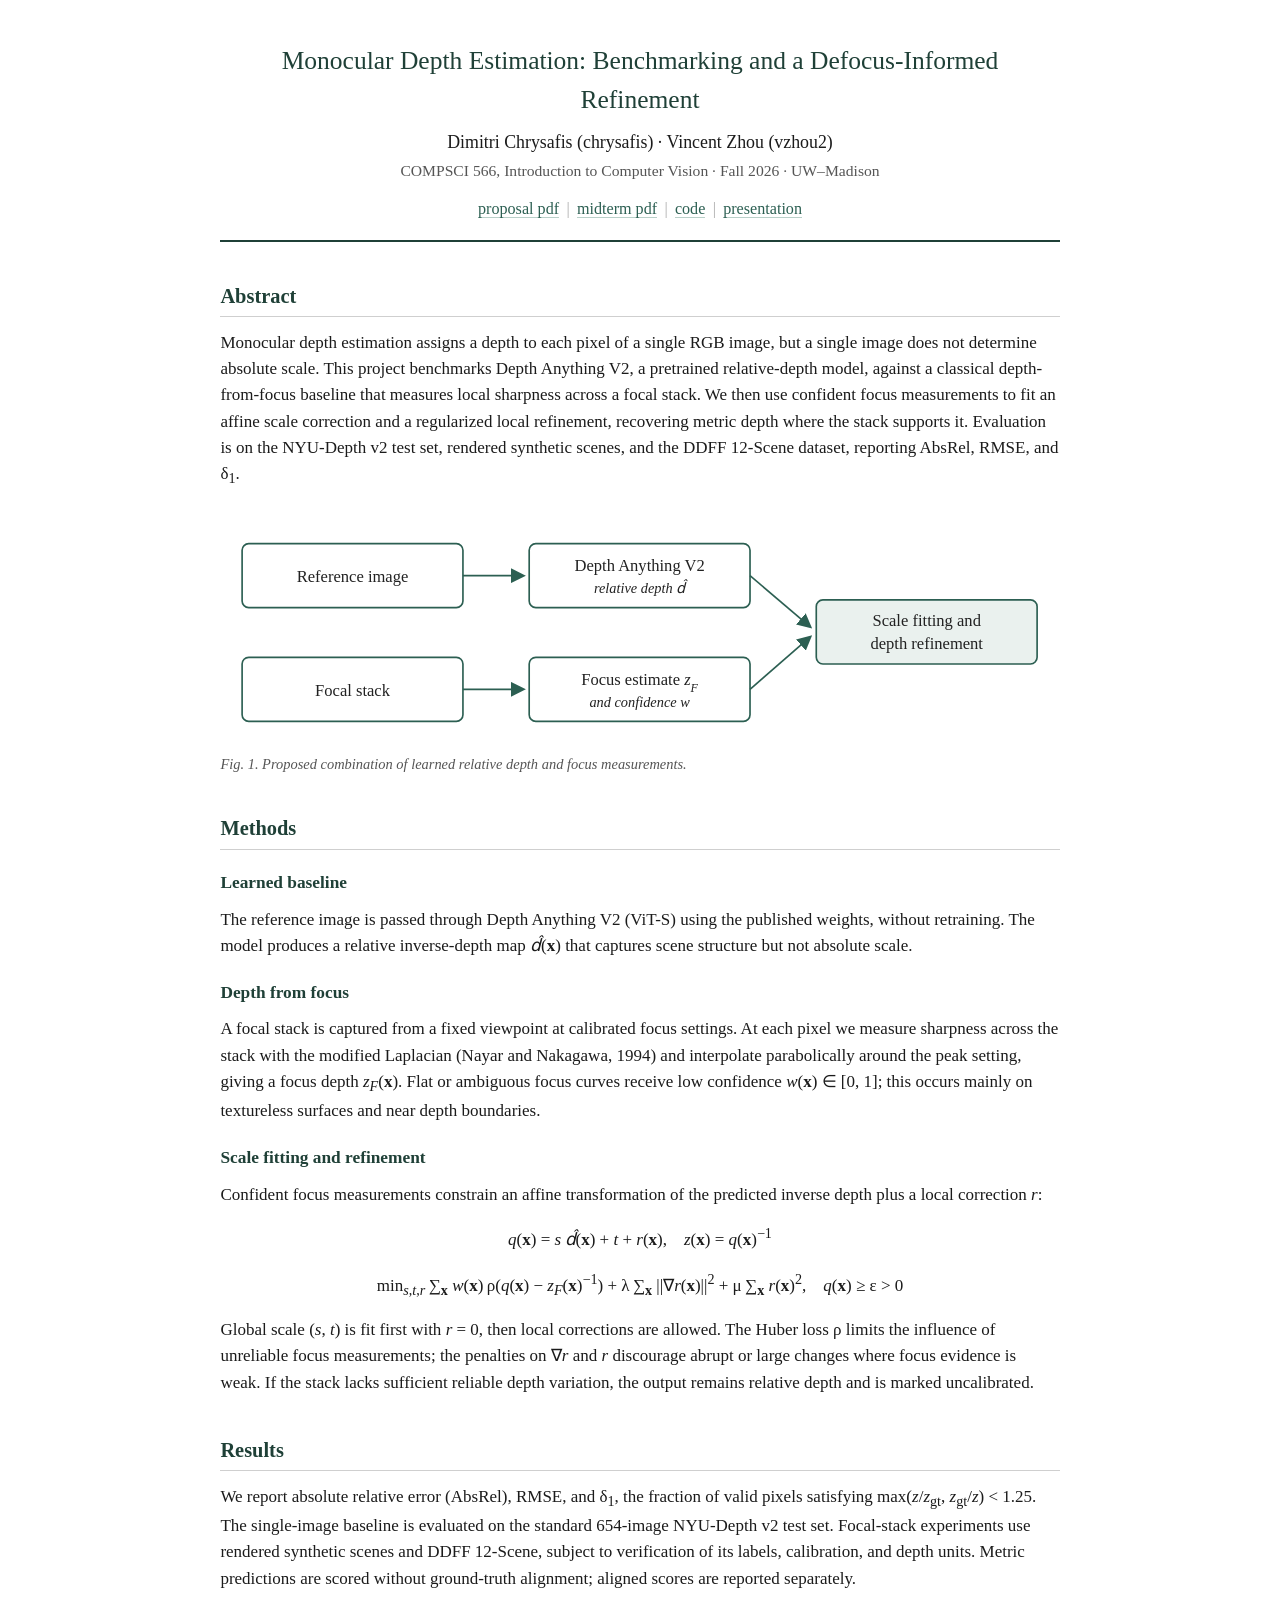
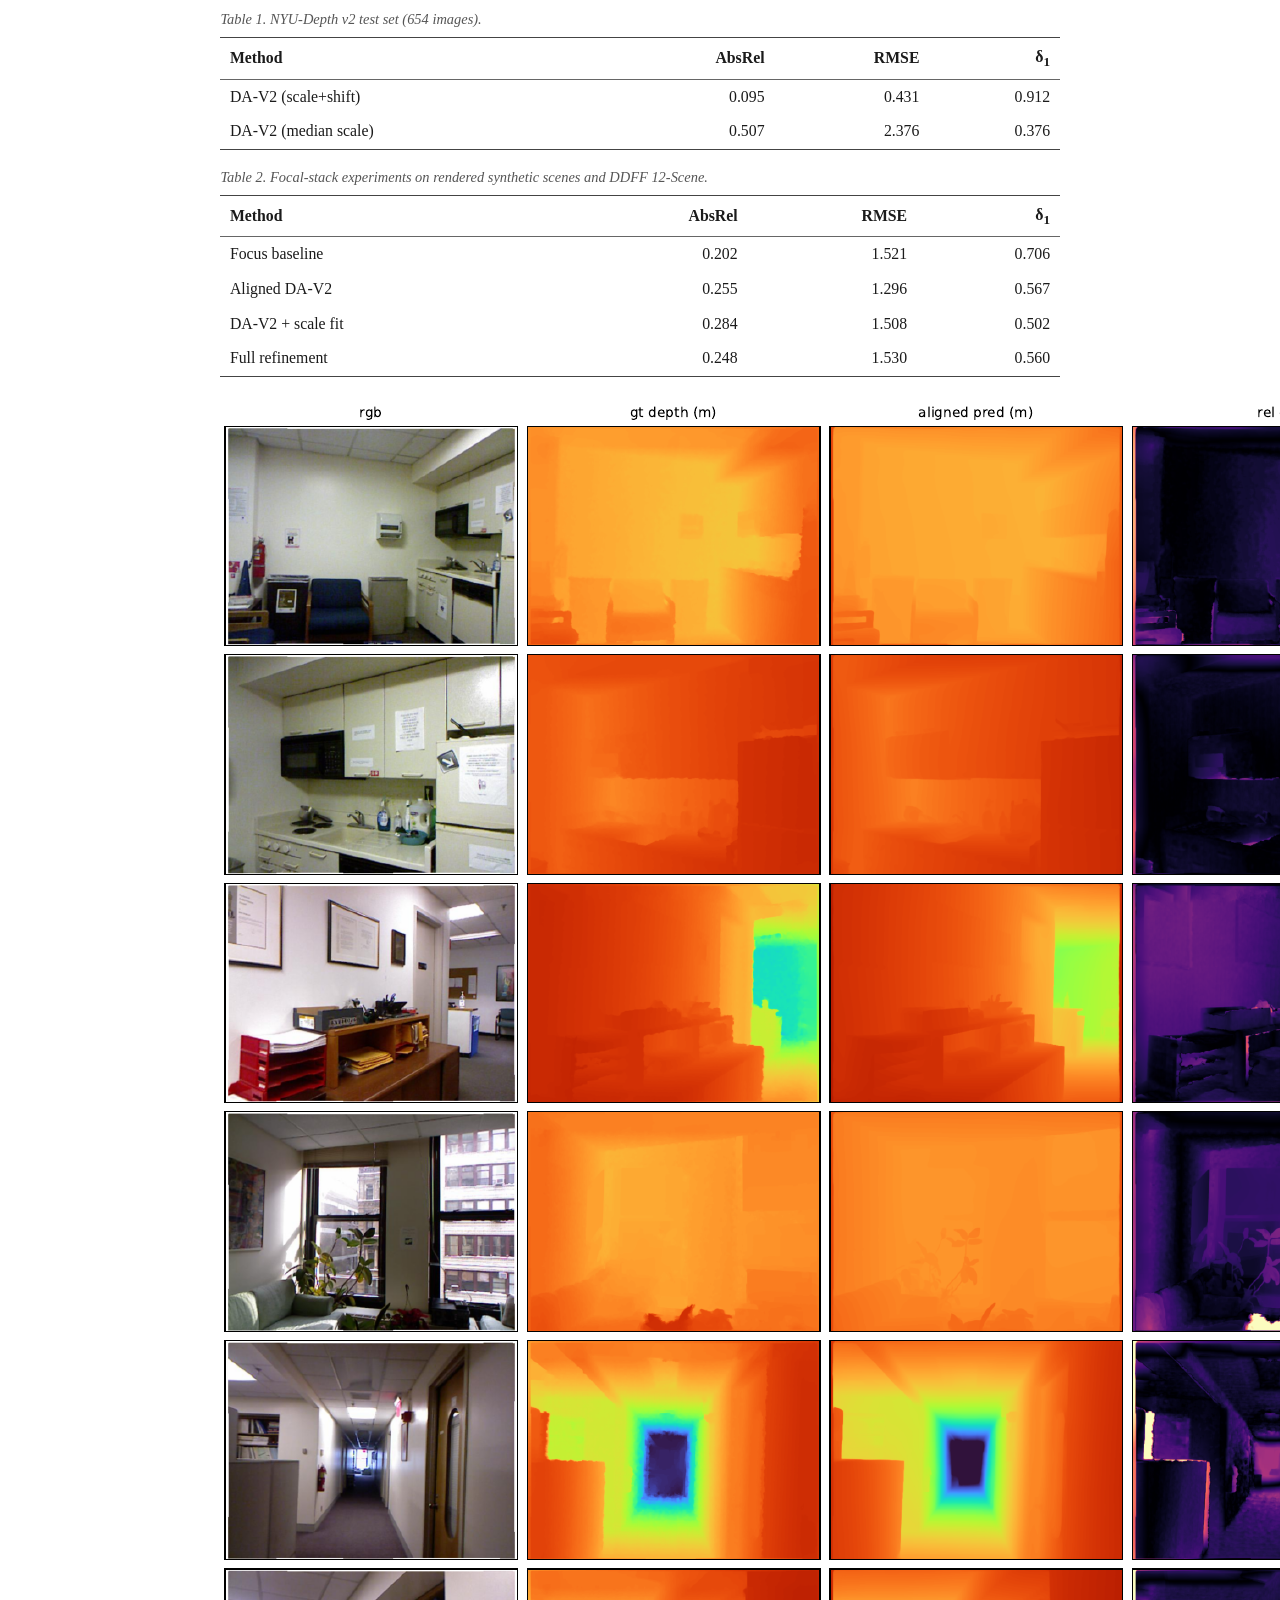
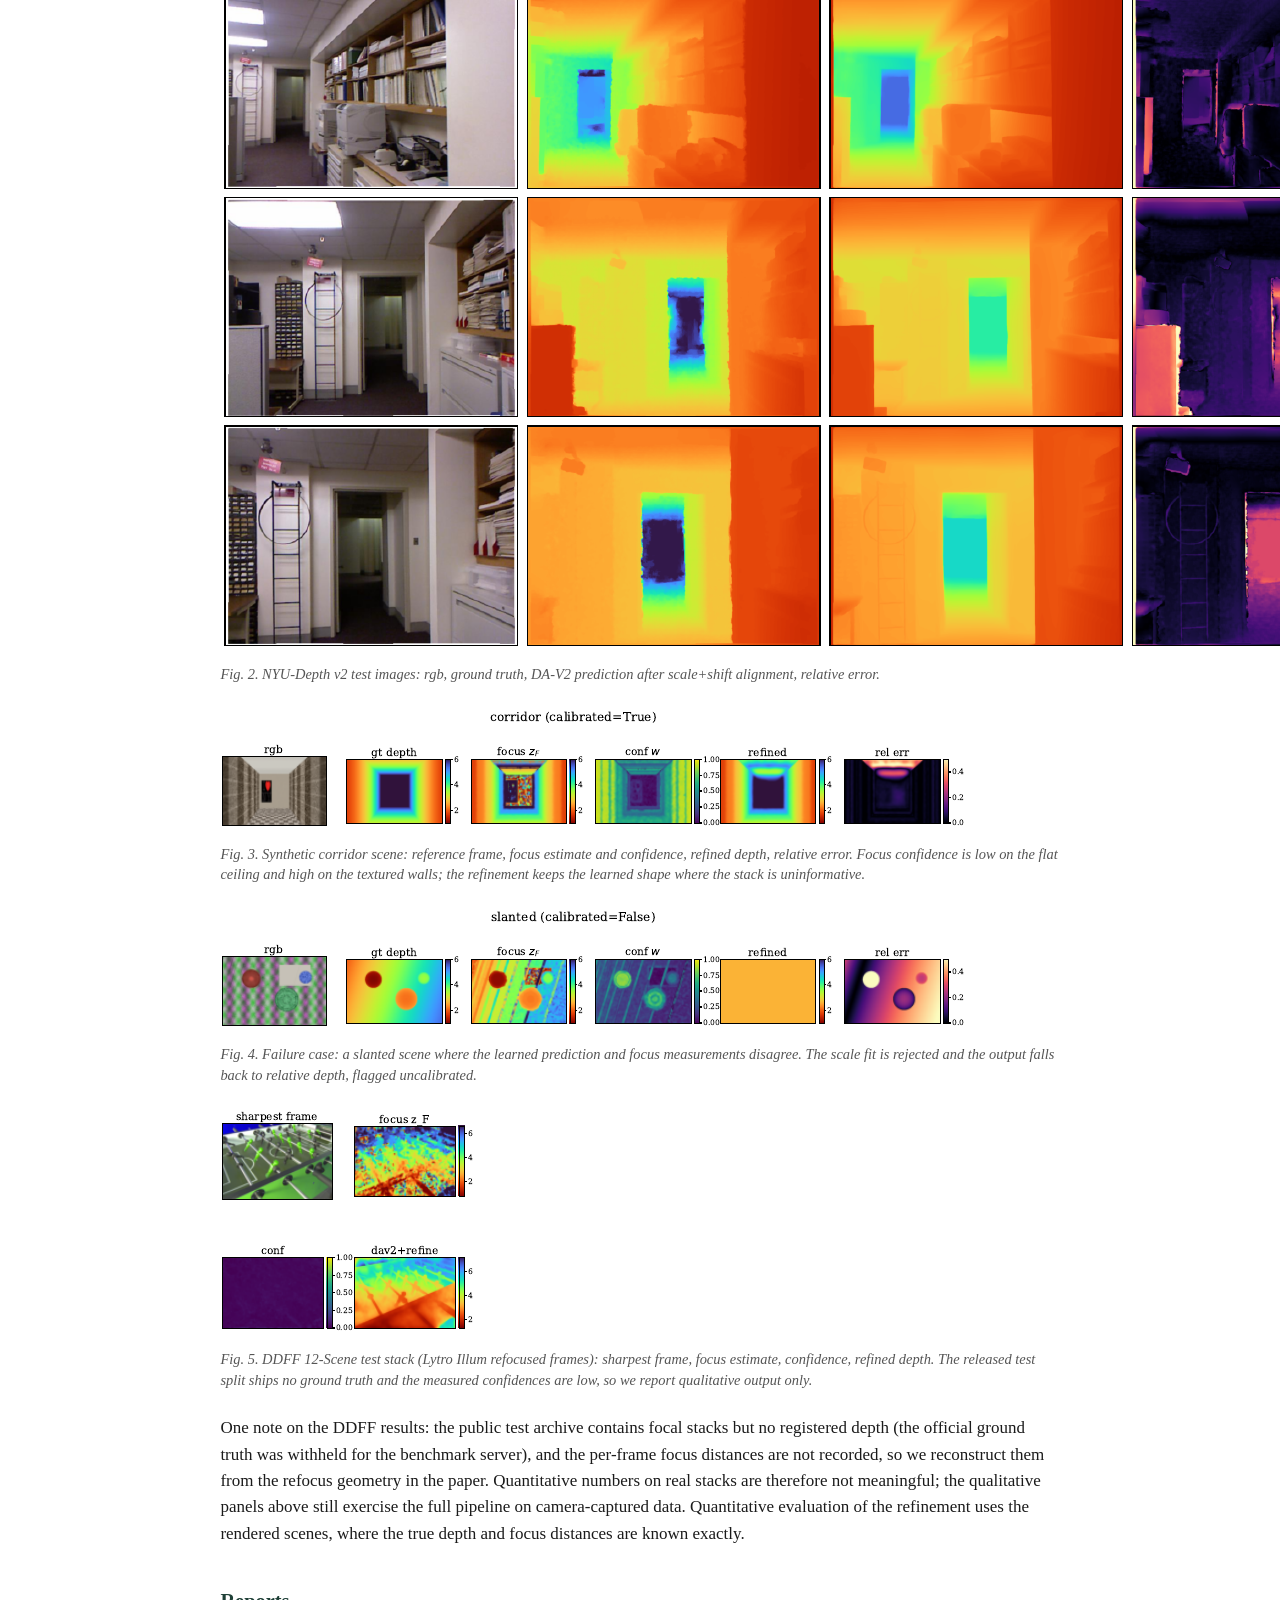
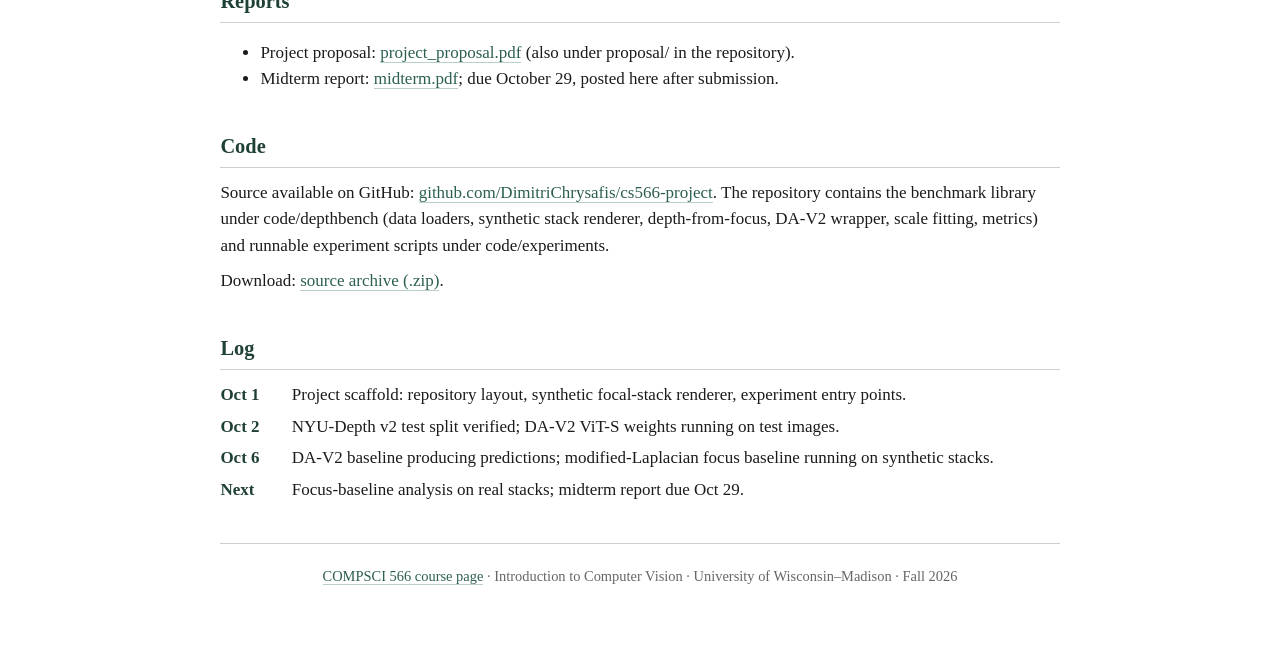
==== index.html @ 7e896501 "project webpage skeleton" ====
<!DOCTYPE html>
<html lang="en">
<head>
<meta charset="utf-8">
<meta name="viewport" content="width=device-width, initial-scale=1">
<title>Monocular Depth Estimation: Benchmarking and a Defocus-Informed Refinement</title>
<link rel="stylesheet" href="style.css">
</head>
<body>

<header>
<h1>Monocular Depth Estimation: Benchmarking and a Defocus-Informed Refinement</h1>
<p class="authors">Dimitri Chrysafis (chrysafis) &middot; Vincent Zhou (vzhou2)</p>
<p class="course">COMPSCI 566, Introduction to Computer Vision &middot; Fall 2026 &middot; UW&ndash;Madison</p>
<nav>
<a href="../proposal/project_proposal.pdf">proposal pdf</a><span class="sep">|</span><a href="assets/midterm.pdf">midterm pdf</a><span class="sep">|</span><a href="https://github.com/DimitriChrysafis/cs566-project">code</a><span class="sep">|</span><a href="assets/presentation.pdf">presentation</a>
</nav>
</header>

<main>

<h2>Abstract</h2>
<p>Monocular depth estimation assigns a depth to each pixel of a single RGB image, but a single image does not determine absolute scale. This project benchmarks Depth Anything V2, a pretrained relative-depth model, against a classical depth-from-focus baseline that measures local sharpness across a focal stack. We then use confident focus measurements to fit an affine scale correction and a regularized local refinement, recovering metric depth where the stack supports it. Evaluation is on the NYU-Depth v2 test set, rendered synthetic scenes, and the DDFF 12-Scene dataset, reporting AbsRel, RMSE, and &delta;<sub>1</sub>.</p>

<figure class="teaser">
<svg viewBox="0 0 760 210" xmlns="http://www.w3.org/2000/svg" role="img" aria-label="Pipeline: reference image feeds Depth Anything V2; focal stack feeds a focus estimate with confidence; both feed scale fitting and depth refinement">
<defs>
<marker id="arr" markerWidth="9" markerHeight="9" refX="7" refY="4.5" orient="auto"><path d="M0 0 L9 4.5 L0 9 z" fill="#2c5f52"/></marker>
</defs>
<g stroke="#2c5f52" stroke-width="1.5" fill="#ffffff">
<rect x="20" y="25" width="200" height="58" rx="6"/>
<rect x="280" y="25" width="200" height="58" rx="6"/>
<rect x="20" y="128" width="200" height="58" rx="6"/>
<rect x="280" y="128" width="200" height="58" rx="6"/>
<rect x="540" y="76" width="200" height="58" rx="6" fill="#eaf1ee"/>
</g>
<line x1="220" y1="54" x2="274" y2="54" stroke="#2c5f52" stroke-width="1.5" marker-end="url(#arr)"/>
<line x1="220" y1="157" x2="274" y2="157" stroke="#2c5f52" stroke-width="1.5" marker-end="url(#arr)"/>
<line x1="480" y1="54" x2="534" y2="100" stroke="#2c5f52" stroke-width="1.5" marker-end="url(#arr)"/>
<line x1="480" y1="157" x2="534" y2="110" stroke="#2c5f52" stroke-width="1.5" marker-end="url(#arr)"/>
<g text-anchor="middle" font-size="15" fill="#222222">
<text x="120" y="60">Reference image</text>
<text x="380" y="50">Depth Anything V2</text>
<text x="380" y="70" font-size="13" font-style="italic">relative depth d&#770;</text>
<text x="120" y="163">Focal stack</text>
<text x="380" y="153">Focus estimate <tspan font-style="italic">z</tspan><tspan baseline-shift="sub" font-size="11" font-style="italic">F</tspan></text>
<text x="380" y="173" font-size="13" font-style="italic">and confidence w</text>
<text x="640" y="100">Scale fitting and</text>
<text x="640" y="120">depth refinement</text>
</g>
</svg>
<figcaption>Fig. 1. Proposed combination of learned relative depth and focus measurements.</figcaption>
</figure>

<h2>Methods</h2>

<h3>Learned baseline</h3>
<p>The reference image is passed through Depth Anything V2 (ViT-S) using the published weights, without retraining. The model produces a relative inverse-depth map <i>d&#770;</i>(<b>x</b>) that captures scene structure but not absolute scale.</p>

<h3>Depth from focus</h3>
<p>A focal stack is captured from a fixed viewpoint at calibrated focus settings. At each pixel we measure sharpness across the stack with the modified Laplacian (Nayar and Nakagawa, 1994) and interpolate parabolically around the peak setting, giving a focus depth <i>z</i><sub><i>F</i></sub>(<b>x</b>). Flat or ambiguous focus curves receive low confidence <i>w</i>(<b>x</b>) &isin; [0, 1]; this occurs mainly on textureless surfaces and near depth boundaries.</p>

<h3>Scale fitting and refinement</h3>
<p>Confident focus measurements constrain an affine transformation of the predicted inverse depth plus a local correction <i>r</i>:</p>
<p class="eq"><i>q</i>(<b>x</b>) = <i>s</i>&thinsp;<i>d&#770;</i>(<b>x</b>) + <i>t</i> + <i>r</i>(<b>x</b>),&emsp;<i>z</i>(<b>x</b>) = <i>q</i>(<b>x</b>)<sup>&minus;1</sup></p>
<p class="eq">min<sub><i>s</i>,<i>t</i>,<i>r</i></sub>&thinsp;&sum;<sub><b>x</b></sub> <i>w</i>(<b>x</b>)&thinsp;&rho;(<i>q</i>(<b>x</b>) &minus; <i>z</i><sub><i>F</i></sub>(<b>x</b>)<sup>&minus;1</sup>) + &lambda;&thinsp;&sum;<sub><b>x</b></sub> ||&nabla;<i>r</i>(<b>x</b>)||<sup>2</sup> + &mu;&thinsp;&sum;<sub><b>x</b></sub> <i>r</i>(<b>x</b>)<sup>2</sup>,&emsp;<i>q</i>(<b>x</b>) &ge; &epsilon; &gt; 0</p>
<p>Global scale (<i>s</i>, <i>t</i>) is fit first with <i>r</i> = 0, then local corrections are allowed. The Huber loss &rho; limits the influence of unreliable focus measurements; the penalties on &nabla;<i>r</i> and <i>r</i> discourage abrupt or large changes where focus evidence is weak. If the stack lacks sufficient reliable depth variation, the output remains relative depth and is marked uncalibrated.</p>

<h2>Results</h2>

<p>We report absolute relative error (AbsRel), RMSE, and &delta;<sub>1</sub>, the fraction of valid pixels satisfying max(<i>z</i>/<i>z</i><sub>gt</sub>, <i>z</i><sub>gt</sub>/<i>z</i>) &lt; 1.25. The single-image baseline is evaluated on the standard 654-image NYU-Depth v2 test set. Focal-stack experiments use rendered synthetic scenes and DDFF 12-Scene, subject to verification of its labels, calibration, and depth units. Metric predictions are scored without ground-truth alignment; aligned scores are reported separately.</p>

<p class="tabcap">Table 1. NYU-Depth v2 test set (654 images).</p>
<table>
<thead><tr><th>Method</th><th class="num">AbsRel</th><th class="num">RMSE</th><th class="num">&delta;<sub>1</sub></th></tr></thead>
<tbody>
<!--RESULTS:NYU-->
<tr><td>DA-V2 (scale+shift)</td><td class="num">0.095</td><td class="num">0.431</td><td class="num">0.912</td></tr>
<tr><td>DA-V2 (median scale)</td><td class="num">0.507</td><td class="num">2.376</td><td class="num">0.376</td></tr>
<!--/RESULTS:NYU-->
</tbody>
</table>

<p class="tabcap">Table 2. Focal-stack experiments on rendered synthetic scenes and DDFF 12-Scene.</p>
<table>
<thead><tr><th>Method</th><th class="num">AbsRel</th><th class="num">RMSE</th><th class="num">&delta;<sub>1</sub></th></tr></thead>
<tbody>
<!--RESULTS:SYNTH-->
<tr><td>Focus baseline</td><td class="num">0.202</td><td class="num">1.521</td><td class="num">0.706</td></tr>
<tr><td>Aligned DA-V2</td><td class="num">0.255</td><td class="num">1.296</td><td class="num">0.567</td></tr>
<tr><td>DA-V2 + scale fit</td><td class="num">0.284</td><td class="num">1.508</td><td class="num">0.502</td></tr>
<tr><td>Full refinement</td><td class="num">0.248</td><td class="num">1.530</td><td class="num">0.560</td></tr>
<!--/RESULTS:SYNTH-->
</tbody>
</table>

<figure>
<img src="assets/nyu_qualitative.png" alt="NYUv2 qualitative comparison">
<figcaption>Fig. 2. NYU-Depth v2 test images: rgb, ground truth, DA-V2 prediction after scale+shift alignment, relative error.</figcaption>
</figure>

<figure>
<img src="assets/synth_refinement.png" alt="Synthetic focal-stack refinement">
<figcaption>Fig. 3. Synthetic corridor scene: reference frame, focus estimate and confidence, refined depth, relative error. Focus confidence is low on the flat ceiling and high on the textured walls; the refinement keeps the learned shape where the stack is uninformative.</figcaption>
</figure>

<figure>
<img src="assets/failure_cases.png" alt="Failure cases">
<figcaption>Fig. 4. Failure case: a slanted scene where the learned prediction and focus measurements disagree. The scale fit is rejected and the output falls back to relative depth, flagged uncalibrated.</figcaption>
</figure>

<figure>
<img src="assets/ddff_qualitative.png" alt="DDFF real focal stack result">
<figcaption>Fig. 5. DDFF 12-Scene test stack (Lytro Illum refocused frames): sharpest frame, focus estimate, confidence, refined depth. The released test split ships no ground truth and the measured confidences are low, so we report qualitative output only.</figcaption>
</figure>

<p>One note on the DDFF results: the public test archive contains focal stacks but no registered depth (the official ground truth was withheld for the benchmark server), and the per-frame focus distances are not recorded, so we reconstruct them from the refocus geometry in the paper. Quantitative numbers on real stacks are therefore not meaningful; the qualitative panels above still exercise the full pipeline on camera-captured data. Quantitative evaluation of the refinement uses the rendered scenes, where the true depth and focus distances are known exactly.</p>

<h2>Reports</h2>
<ul>
<li>Project proposal: <a href="../proposal/project_proposal.pdf">project_proposal.pdf</a> (also under proposal/ in the repository).</li>
<li>Midterm report: <a href="assets/midterm.pdf">midterm.pdf</a>; due October 29, posted here after submission.</li>
</ul>

<h2>Code</h2>
<p>Source available on GitHub: <a href="https://github.com/DimitriChrysafis/cs566-project">github.com/DimitriChrysafis/cs566-project</a>. The repository contains the benchmark library under code/depthbench (data loaders, synthetic stack renderer, depth-from-focus, DA-V2 wrapper, scale fitting, metrics) and runnable experiment scripts under code/experiments.</p>
<p>Download: <a href="https://github.com/DimitriChrysafis/cs566-project/archive/refs/heads/main.zip">source archive (.zip)</a>.</p>

<h2>Log</h2>
<ul class="log">
<li><span class="date">Oct 1</span>Project scaffold: repository layout, synthetic focal-stack renderer, experiment entry points.</li>
<li><span class="date">Oct 2</span>NYU-Depth v2 test split verified; DA-V2 ViT-S weights running on test images.</li>
<li><span class="date">Oct 6</span>DA-V2 baseline producing predictions; modified-Laplacian focus baseline running on synthetic stacks.</li>
<li><span class="date">Next</span>Focus-baseline analysis on real stacks; midterm report due Oct 29.</li>
</ul>

</main>

<footer>
<p><a href="https://pages.cs.wisc.edu/~mohitg/courses/CS566/">COMPSCI 566 course page</a> &middot; Introduction to Computer Vision &middot; University of Wisconsin&ndash;Madison &middot; Fall 2026</p>
</footer>

</body>
</html>
---- style.css ----
* {
  box-sizing: border-box;
}

body {
  max-width: 880px;
  margin: 0 auto;
  padding: 2.4em 1.2em 3em;
  font-family: Georgia, "Times New Roman", Times, serif;
  font-size: 17px;
  line-height: 1.55;
  color: #1b1b1b;
  background: #ffffff;
}

h1 {
  font-size: 1.5em;
  font-weight: normal;
  text-align: center;
  margin: 0 0 0.35em;
  color: #1f4037;
}

h2 {
  font-size: 1.2em;
  font-weight: 600;
  color: #1f4037;
  margin: 1.9em 0 0.6em;
  padding-bottom: 0.2em;
  border-bottom: 1px solid #cfcfcf;
}

h3 {
  font-size: 1.02em;
  color: #1f4037;
  margin: 1.2em 0 0.25em;
}

p {
  margin: 0.55em 0;
}

a {
  color: #2c5f52;
  text-decoration: none;
  border-bottom: 1px solid #b9d0c9;
}

a:hover {
  border-bottom-color: #2c5f52;
}

header {
  text-align: center;
  padding-bottom: 1.1em;
  margin-bottom: 1.6em;
  border-bottom: 2px solid #1f4037;
}

header .authors {
  font-size: 1.05em;
  margin: 0.15em 0;
}

header .course {
  color: #555555;
  font-size: 0.92em;
  margin: 0.15em 0;
}

header nav {
  margin-top: 0.8em;
  font-size: 0.95em;
}

header nav a {
  margin: 0 0.45em;
}

header nav .sep {
  color: #aaaaaa;
}

figure {
  margin: 1.5em 0;
}

figcaption,
.tabcap {
  font-size: 0.85em;
  font-style: italic;
  color: #555555;
  line-height: 1.4;
}

figcaption {
  margin-top: 0.4em;
}

.tabcap {
  margin: 1.2em 0 0.25em;
}

.teaser svg {
  display: block;
  width: 100%;
  height: auto;
}

img.placeholder {
  display: block;
  width: 100%;
  min-height: 260px;
  background: #eeeeee;
  border: 1px dashed #c2c2c2;
  color: #8a8a8a;
  font-size: 0.85em;
  font-style: italic;
}

table {
  width: 100%;
  border-collapse: collapse;
  margin: 0.5em 0 0.4em;
  border-top: 1.6px solid #444444;
  border-bottom: 1.6px solid #444444;
  font-size: 0.93em;
}

thead th {
  text-align: left;
  font-weight: 600;
  padding: 0.4em 0.6em;
  border-bottom: 1px solid #666666;
}

tbody td {
  padding: 0.32em 0.6em;
}

th.num,
td.num {
  text-align: right;
  font-variant-numeric: tabular-nums;
}

.eq {
  text-align: center;
  margin: 0.9em 0;
}

.log {
  list-style: none;
  padding: 0;
  margin: 0.5em 0;
}

.log li {
  margin: 0.3em 0;
}

.log .date {
  display: inline-block;
  min-width: 4.2em;
  font-weight: 600;
  color: #1f4037;
}

footer {
  margin-top: 2.8em;
  padding-top: 0.9em;
  border-top: 1px solid #cfcfcf;
  text-align: center;
  font-size: 0.85em;
  color: #666666;
}

@media (max-width: 640px) {
  body {
    font-size: 16px;
  }
}
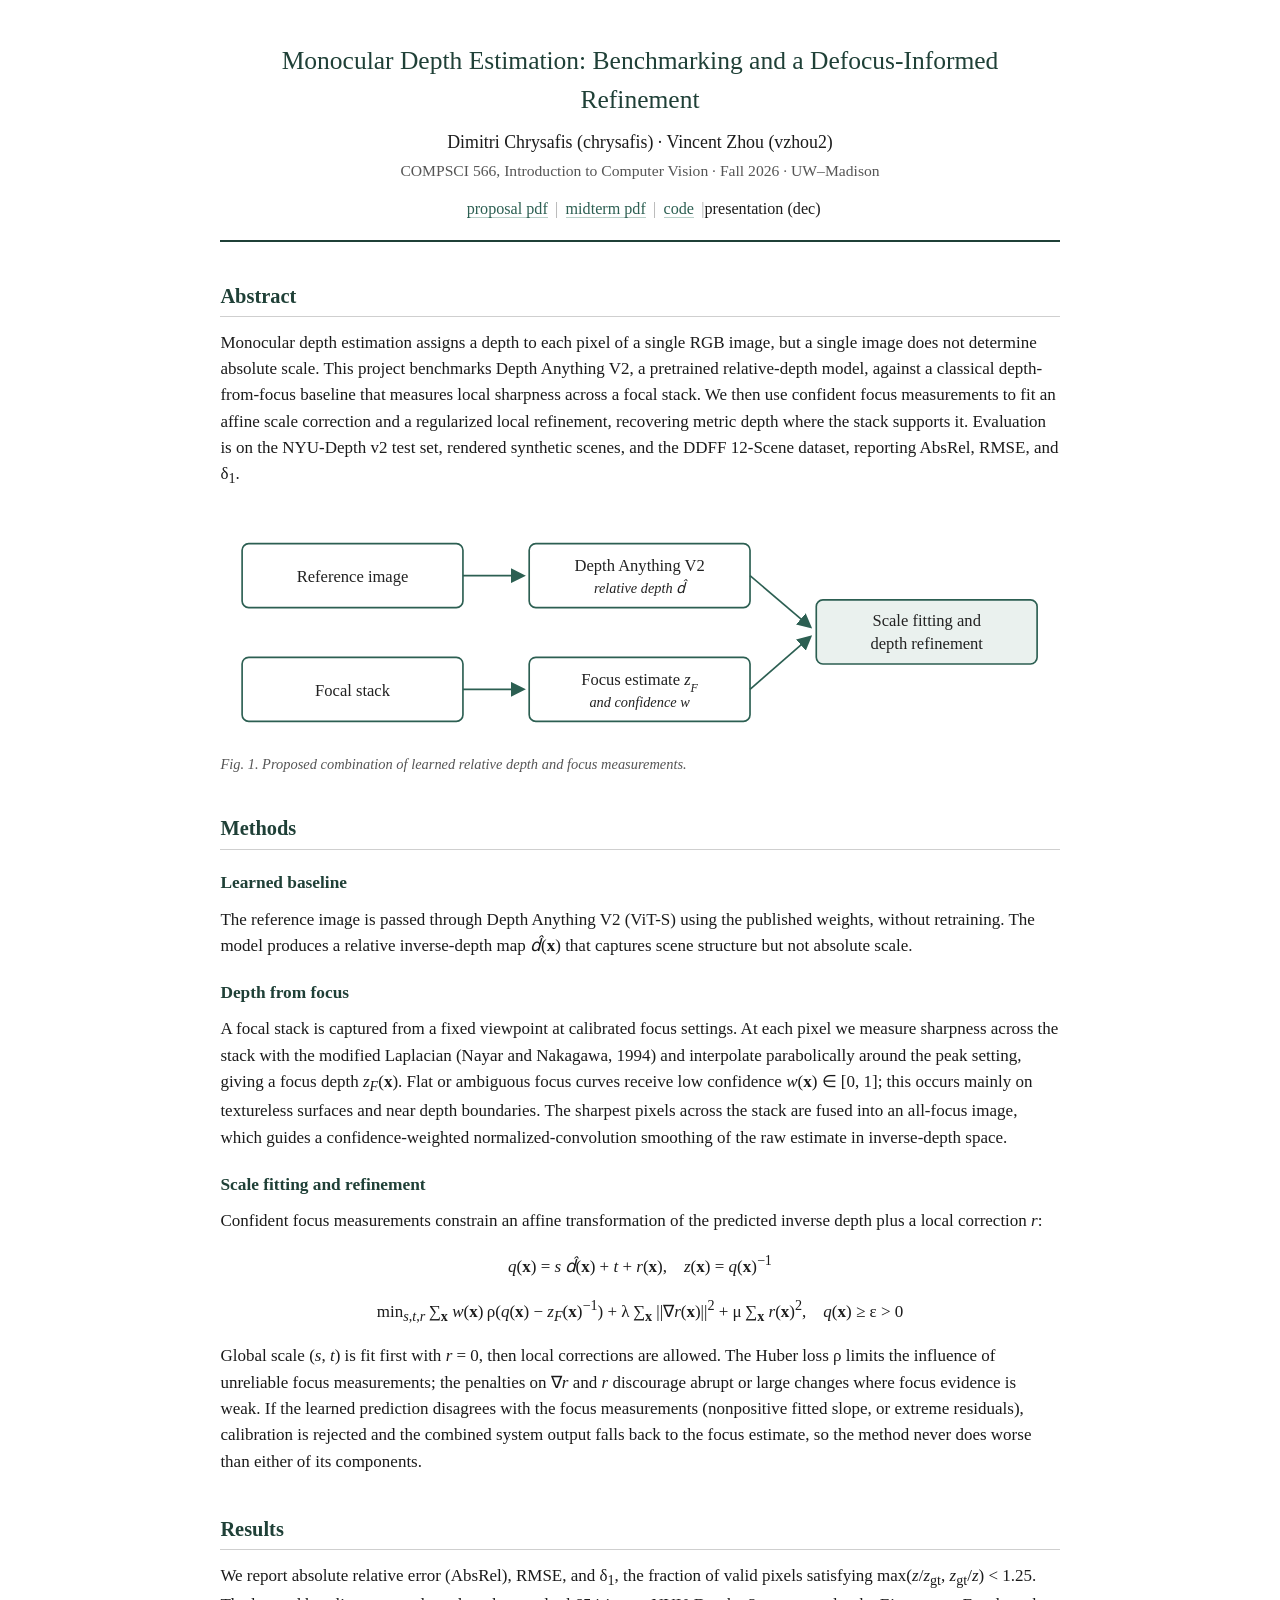
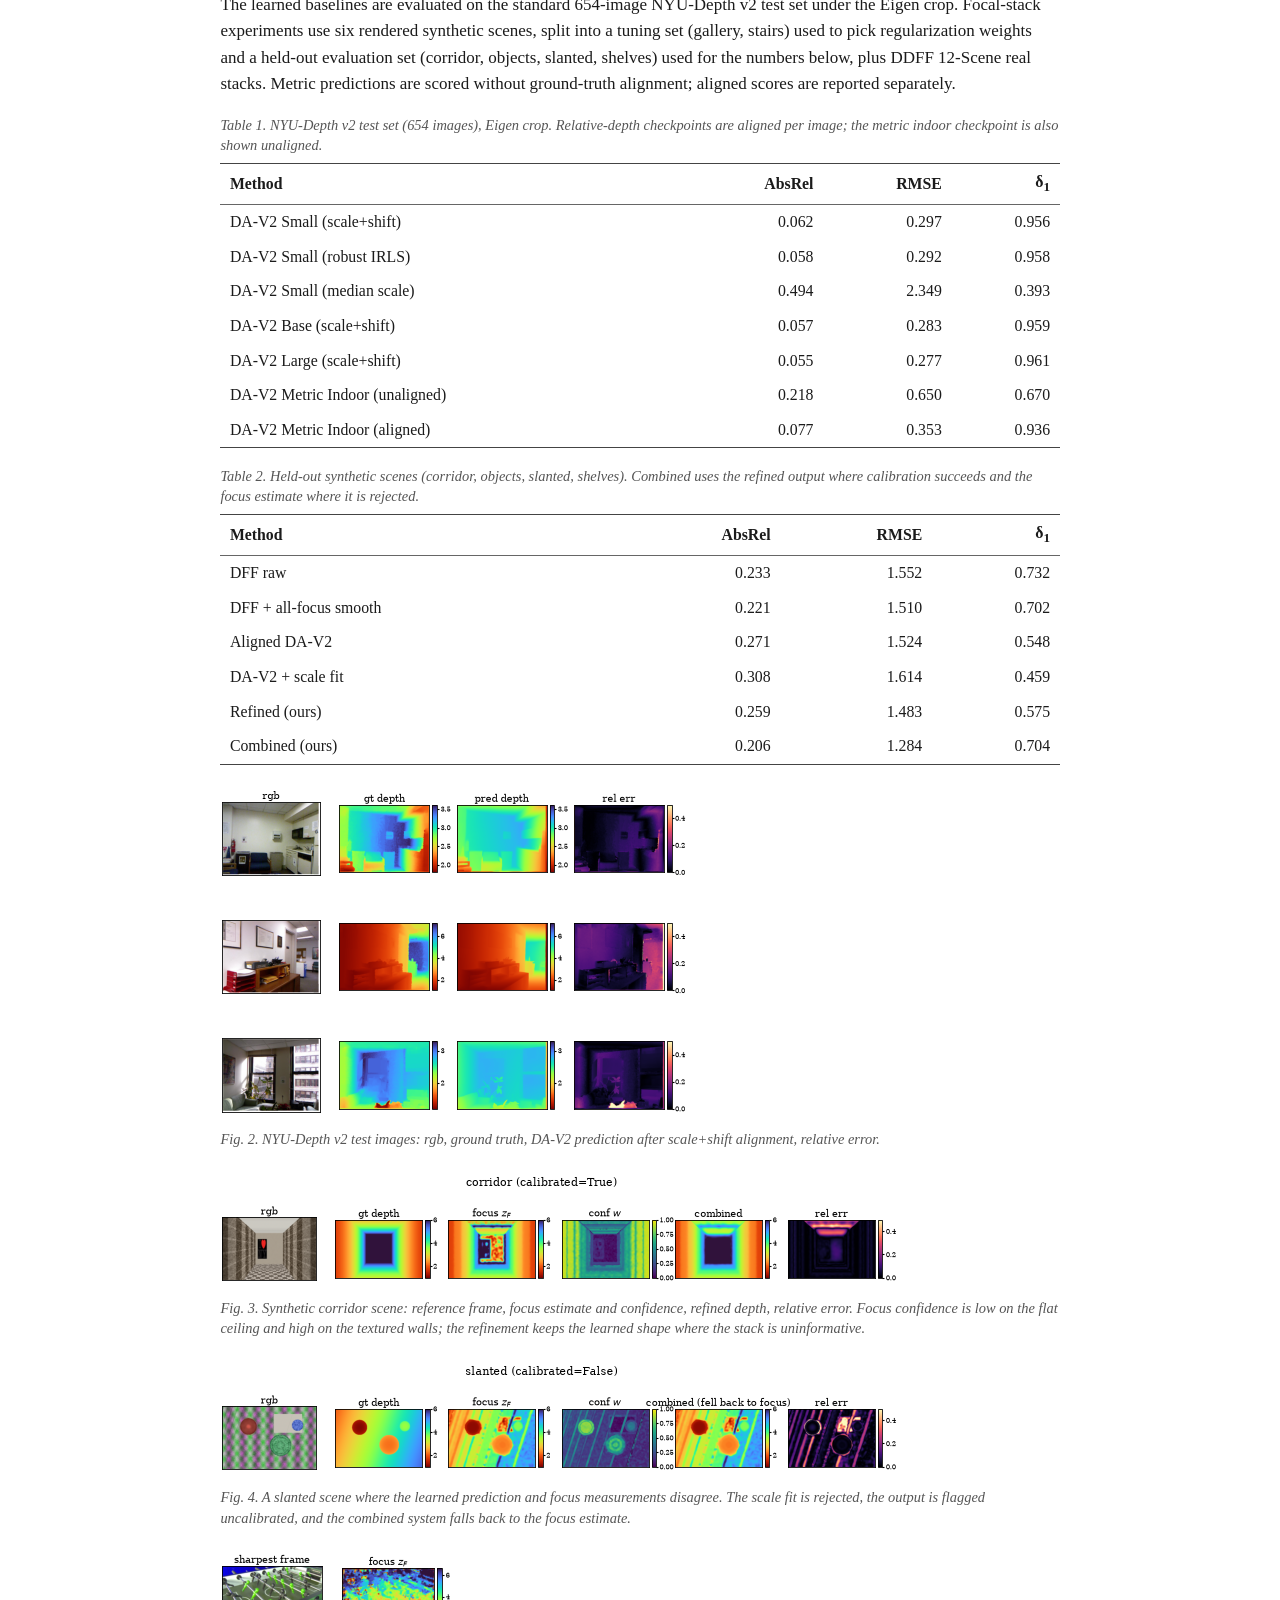
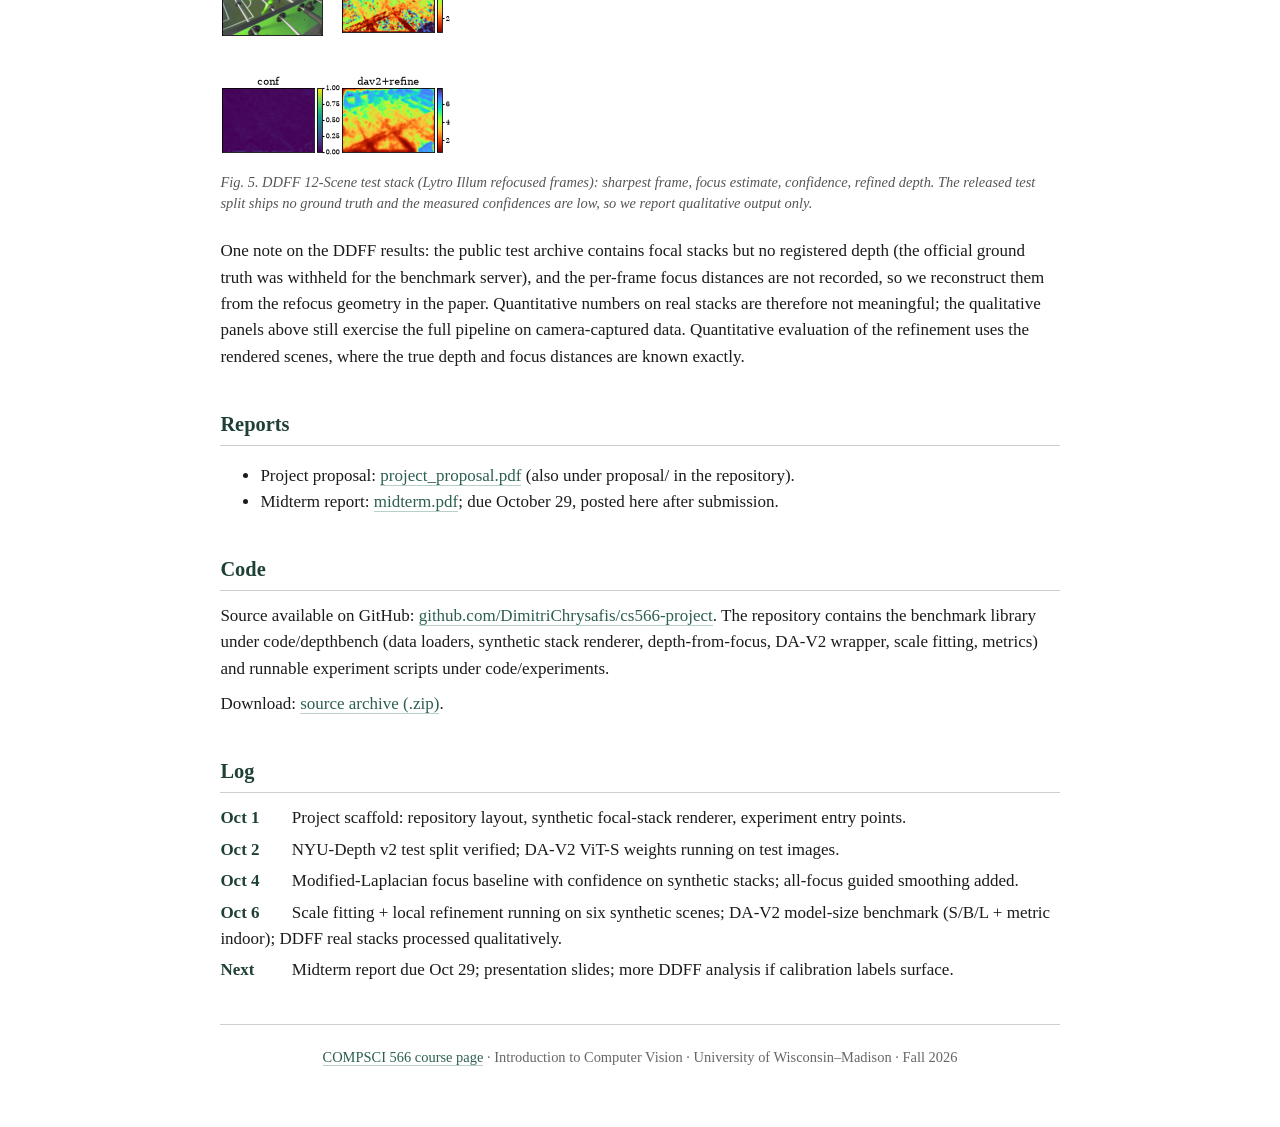
==== commit fa316f25: "site + midterm: real numbers, qualitative figs" ====
--- a/index.html
+++ b/index.html
@@ -13,7 +13,7 @@
 <p class="authors">Dimitri Chrysafis (chrysafis) &middot; Vincent Zhou (vzhou2)</p>
 <p class="course">COMPSCI 566, Introduction to Computer Vision &middot; Fall 2026 &middot; UW&ndash;Madison</p>
 <nav>
-<a href="../proposal/project_proposal.pdf">proposal pdf</a><span class="sep">|</span><a href="assets/midterm.pdf">midterm pdf</a><span class="sep">|</span><a href="https://github.com/DimitriChrysafis/cs566-project">code</a><span class="sep">|</span><a href="assets/presentation.pdf">presentation</a>
+<a href="../proposal/project_proposal.pdf">proposal pdf</a><span class="sep">|</span><a href="assets/midterm.pdf">midterm pdf</a><span class="sep">|</span><a href="https://github.com/DimitriChrysafis/cs566-project">code</a><span class="sep">|</span><span>presentation (dec)</span>
 </nav>
 </header>
 
@@ -58,38 +58,45 @@
 <p>The reference image is passed through Depth Anything V2 (ViT-S) using the published weights, without retraining. The model produces a relative inverse-depth map <i>d&#770;</i>(<b>x</b>) that captures scene structure but not absolute scale.</p>
 
 <h3>Depth from focus</h3>
-<p>A focal stack is captured from a fixed viewpoint at calibrated focus settings. At each pixel we measure sharpness across the stack with the modified Laplacian (Nayar and Nakagawa, 1994) and interpolate parabolically around the peak setting, giving a focus depth <i>z</i><sub><i>F</i></sub>(<b>x</b>). Flat or ambiguous focus curves receive low confidence <i>w</i>(<b>x</b>) &isin; [0, 1]; this occurs mainly on textureless surfaces and near depth boundaries.</p>
+<p>A focal stack is captured from a fixed viewpoint at calibrated focus settings. At each pixel we measure sharpness across the stack with the modified Laplacian (Nayar and Nakagawa, 1994) and interpolate parabolically around the peak setting, giving a focus depth <i>z</i><sub><i>F</i></sub>(<b>x</b>). Flat or ambiguous focus curves receive low confidence <i>w</i>(<b>x</b>) &isin; [0, 1]; this occurs mainly on textureless surfaces and near depth boundaries. The sharpest pixels across the stack are fused into an all-focus image, which guides a confidence-weighted normalized-convolution smoothing of the raw estimate in inverse-depth space.</p>
 
 <h3>Scale fitting and refinement</h3>
 <p>Confident focus measurements constrain an affine transformation of the predicted inverse depth plus a local correction <i>r</i>:</p>
 <p class="eq"><i>q</i>(<b>x</b>) = <i>s</i>&thinsp;<i>d&#770;</i>(<b>x</b>) + <i>t</i> + <i>r</i>(<b>x</b>),&emsp;<i>z</i>(<b>x</b>) = <i>q</i>(<b>x</b>)<sup>&minus;1</sup></p>
 <p class="eq">min<sub><i>s</i>,<i>t</i>,<i>r</i></sub>&thinsp;&sum;<sub><b>x</b></sub> <i>w</i>(<b>x</b>)&thinsp;&rho;(<i>q</i>(<b>x</b>) &minus; <i>z</i><sub><i>F</i></sub>(<b>x</b>)<sup>&minus;1</sup>) + &lambda;&thinsp;&sum;<sub><b>x</b></sub> ||&nabla;<i>r</i>(<b>x</b>)||<sup>2</sup> + &mu;&thinsp;&sum;<sub><b>x</b></sub> <i>r</i>(<b>x</b>)<sup>2</sup>,&emsp;<i>q</i>(<b>x</b>) &ge; &epsilon; &gt; 0</p>
-<p>Global scale (<i>s</i>, <i>t</i>) is fit first with <i>r</i> = 0, then local corrections are allowed. The Huber loss &rho; limits the influence of unreliable focus measurements; the penalties on &nabla;<i>r</i> and <i>r</i> discourage abrupt or large changes where focus evidence is weak. If the stack lacks sufficient reliable depth variation, the output remains relative depth and is marked uncalibrated.</p>
+<p>Global scale (<i>s</i>, <i>t</i>) is fit first with <i>r</i> = 0, then local corrections are allowed. The Huber loss &rho; limits the influence of unreliable focus measurements; the penalties on &nabla;<i>r</i> and <i>r</i> discourage abrupt or large changes where focus evidence is weak. If the learned prediction disagrees with the focus measurements (nonpositive fitted slope, or extreme residuals), calibration is rejected and the combined system output falls back to the focus estimate, so the method never does worse than either of its components.</p>
 
 <h2>Results</h2>
 
-<p>We report absolute relative error (AbsRel), RMSE, and &delta;<sub>1</sub>, the fraction of valid pixels satisfying max(<i>z</i>/<i>z</i><sub>gt</sub>, <i>z</i><sub>gt</sub>/<i>z</i>) &lt; 1.25. The single-image baseline is evaluated on the standard 654-image NYU-Depth v2 test set. Focal-stack experiments use rendered synthetic scenes and DDFF 12-Scene, subject to verification of its labels, calibration, and depth units. Metric predictions are scored without ground-truth alignment; aligned scores are reported separately.</p>
+<p>We report absolute relative error (AbsRel), RMSE, and &delta;<sub>1</sub>, the fraction of valid pixels satisfying max(<i>z</i>/<i>z</i><sub>gt</sub>, <i>z</i><sub>gt</sub>/<i>z</i>) &lt; 1.25. The learned baselines are evaluated on the standard 654-image NYU-Depth v2 test set under the Eigen crop. Focal-stack experiments use six rendered synthetic scenes, split into a tuning set (gallery, stairs) used to pick regularization weights and a held-out evaluation set (corridor, objects, slanted, shelves) used for the numbers below, plus DDFF 12-Scene real stacks. Metric predictions are scored without ground-truth alignment; aligned scores are reported separately.</p>
 
-<p class="tabcap">Table 1. NYU-Depth v2 test set (654 images).</p>
+<p class="tabcap">Table 1. NYU-Depth v2 test set (654 images), Eigen crop. Relative-depth checkpoints are aligned per image; the metric indoor checkpoint is also shown unaligned.</p>
 <table>
 <thead><tr><th>Method</th><th class="num">AbsRel</th><th class="num">RMSE</th><th class="num">&delta;<sub>1</sub></th></tr></thead>
 <tbody>
 <!--RESULTS:NYU-->
-<tr><td>DA-V2 (scale+shift)</td><td class="num">0.095</td><td class="num">0.431</td><td class="num">0.912</td></tr>
-<tr><td>DA-V2 (median scale)</td><td class="num">0.507</td><td class="num">2.376</td><td class="num">0.376</td></tr>
+<tr><td>DA-V2 Small (scale+shift)</td><td class="num">0.062</td><td class="num">0.297</td><td class="num">0.956</td></tr>
+<tr><td>DA-V2 Small (robust IRLS)</td><td class="num">0.058</td><td class="num">0.292</td><td class="num">0.958</td></tr>
+<tr><td>DA-V2 Small (median scale)</td><td class="num">0.494</td><td class="num">2.349</td><td class="num">0.393</td></tr>
+<tr><td>DA-V2 Base (scale+shift)</td><td class="num">0.057</td><td class="num">0.283</td><td class="num">0.959</td></tr>
+<tr><td>DA-V2 Large (scale+shift)</td><td class="num">0.055</td><td class="num">0.277</td><td class="num">0.961</td></tr>
+<tr><td>DA-V2 Metric Indoor (unaligned)</td><td class="num">0.218</td><td class="num">0.650</td><td class="num">0.670</td></tr>
+<tr><td>DA-V2 Metric Indoor (aligned)</td><td class="num">0.077</td><td class="num">0.353</td><td class="num">0.936</td></tr>
 <!--/RESULTS:NYU-->
 </tbody>
 </table>
 
-<p class="tabcap">Table 2. Focal-stack experiments on rendered synthetic scenes and DDFF 12-Scene.</p>
+<p class="tabcap">Table 2. Held-out synthetic scenes (corridor, objects, slanted, shelves). <i>Combined</i> uses the refined output where calibration succeeds and the focus estimate where it is rejected.</p>
 <table>
 <thead><tr><th>Method</th><th class="num">AbsRel</th><th class="num">RMSE</th><th class="num">&delta;<sub>1</sub></th></tr></thead>
 <tbody>
 <!--RESULTS:SYNTH-->
-<tr><td>Focus baseline</td><td class="num">0.202</td><td class="num">1.521</td><td class="num">0.706</td></tr>
-<tr><td>Aligned DA-V2</td><td class="num">0.255</td><td class="num">1.296</td><td class="num">0.567</td></tr>
-<tr><td>DA-V2 + scale fit</td><td class="num">0.284</td><td class="num">1.508</td><td class="num">0.502</td></tr>
-<tr><td>Full refinement</td><td class="num">0.248</td><td class="num">1.530</td><td class="num">0.560</td></tr>
+<tr><td>DFF raw</td><td class="num">0.233</td><td class="num">1.552</td><td class="num">0.732</td></tr>
+<tr><td>DFF + all-focus smooth</td><td class="num">0.221</td><td class="num">1.510</td><td class="num">0.702</td></tr>
+<tr><td>Aligned DA-V2</td><td class="num">0.271</td><td class="num">1.524</td><td class="num">0.548</td></tr>
+<tr><td>DA-V2 + scale fit</td><td class="num">0.308</td><td class="num">1.614</td><td class="num">0.459</td></tr>
+<tr><td>Refined (ours)</td><td class="num">0.259</td><td class="num">1.483</td><td class="num">0.575</td></tr>
+<tr><td>Combined (ours)</td><td class="num">0.206</td><td class="num">1.284</td><td class="num">0.704</td></tr>
 <!--/RESULTS:SYNTH-->
 </tbody>
 </table>
@@ -106,7 +113,7 @@
 
 <figure>
 <img src="assets/failure_cases.png" alt="Failure cases">
-<figcaption>Fig. 4. Failure case: a slanted scene where the learned prediction and focus measurements disagree. The scale fit is rejected and the output falls back to relative depth, flagged uncalibrated.</figcaption>
+<figcaption>Fig. 4. A slanted scene where the learned prediction and focus measurements disagree. The scale fit is rejected, the output is flagged uncalibrated, and the combined system falls back to the focus estimate.</figcaption>
 </figure>
 
 <figure>
@@ -130,8 +137,9 @@
 <ul class="log">
 <li><span class="date">Oct 1</span>Project scaffold: repository layout, synthetic focal-stack renderer, experiment entry points.</li>
 <li><span class="date">Oct 2</span>NYU-Depth v2 test split verified; DA-V2 ViT-S weights running on test images.</li>
-<li><span class="date">Oct 6</span>DA-V2 baseline producing predictions; modified-Laplacian focus baseline running on synthetic stacks.</li>
-<li><span class="date">Next</span>Focus-baseline analysis on real stacks; midterm report due Oct 29.</li>
+<li><span class="date">Oct 4</span>Modified-Laplacian focus baseline with confidence on synthetic stacks; all-focus guided smoothing added.</li>
+<li><span class="date">Oct 6</span>Scale fitting + local refinement running on six synthetic scenes; DA-V2 model-size benchmark (S/B/L + metric indoor); DDFF real stacks processed qualitatively.</li>
+<li><span class="date">Next</span>Midterm report due Oct 29; presentation slides; more DDFF analysis if calibration labels surface.</li>
 </ul>
 
 </main>
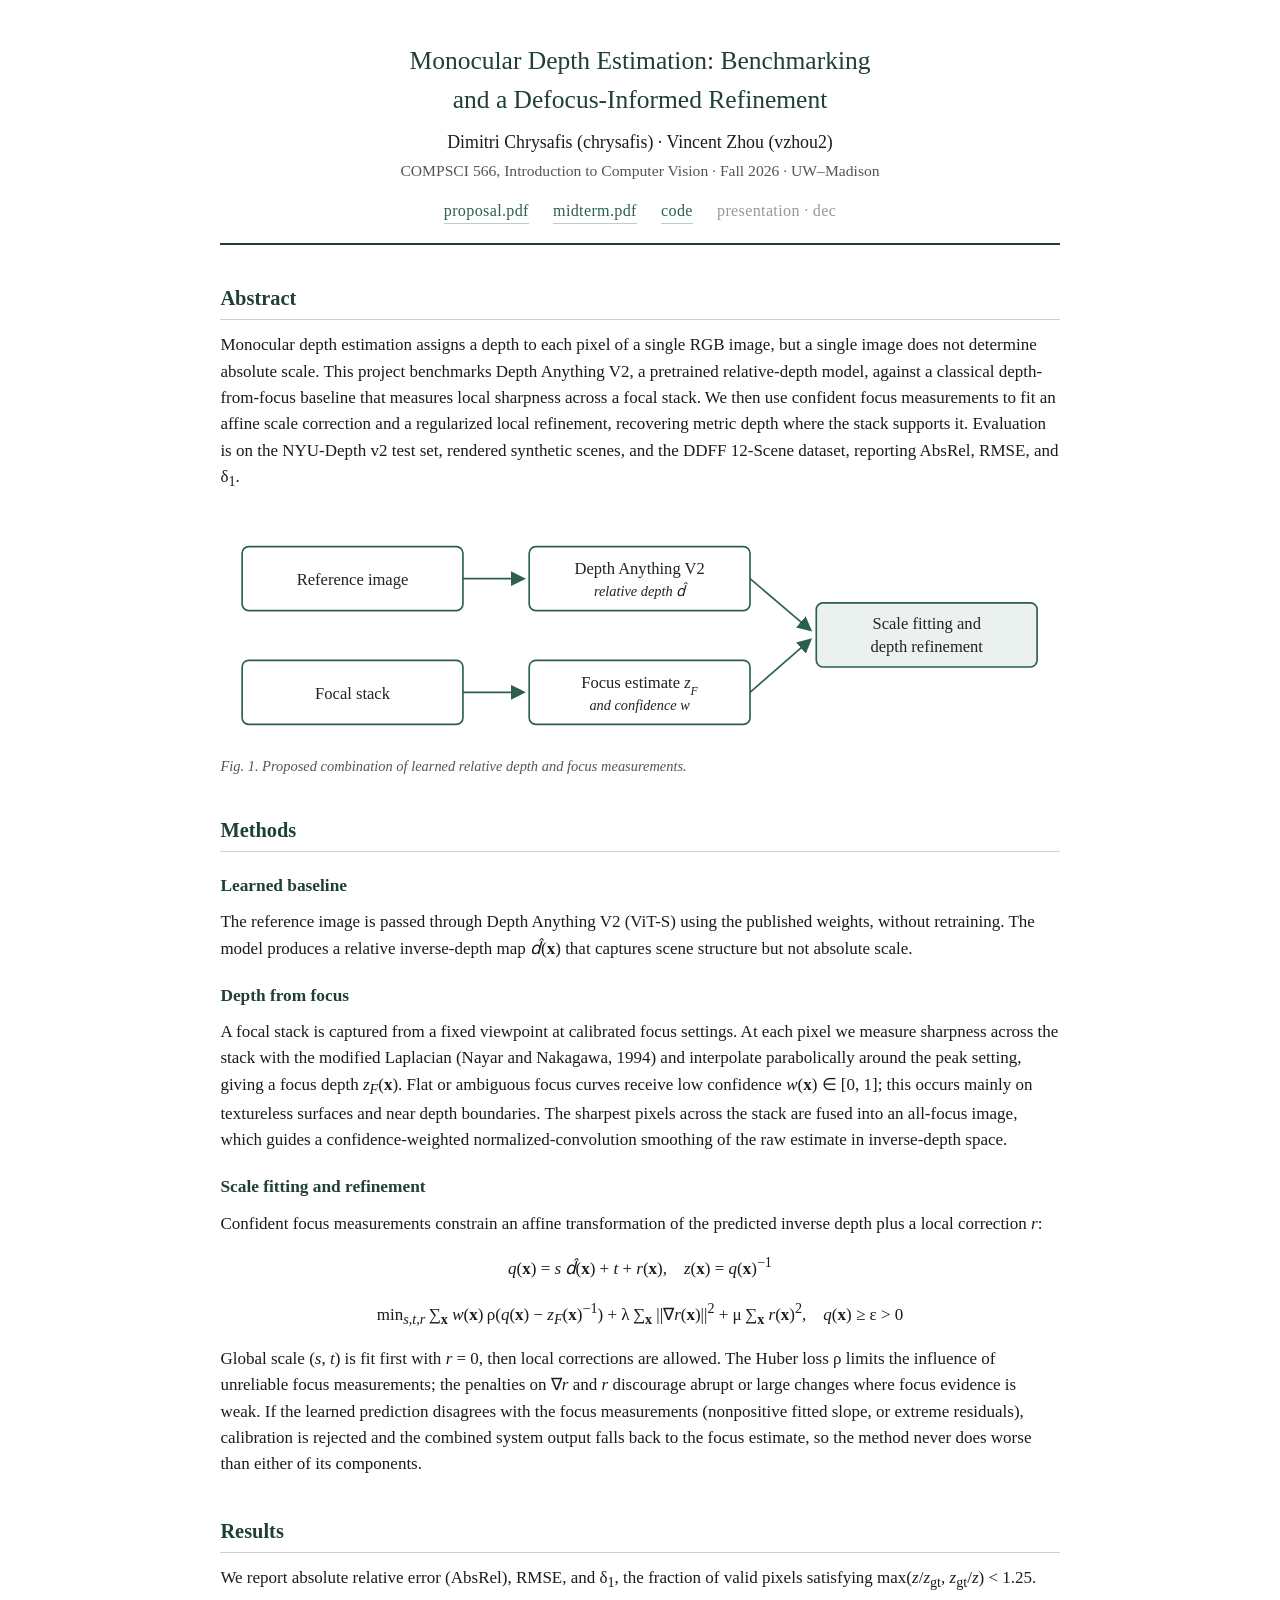
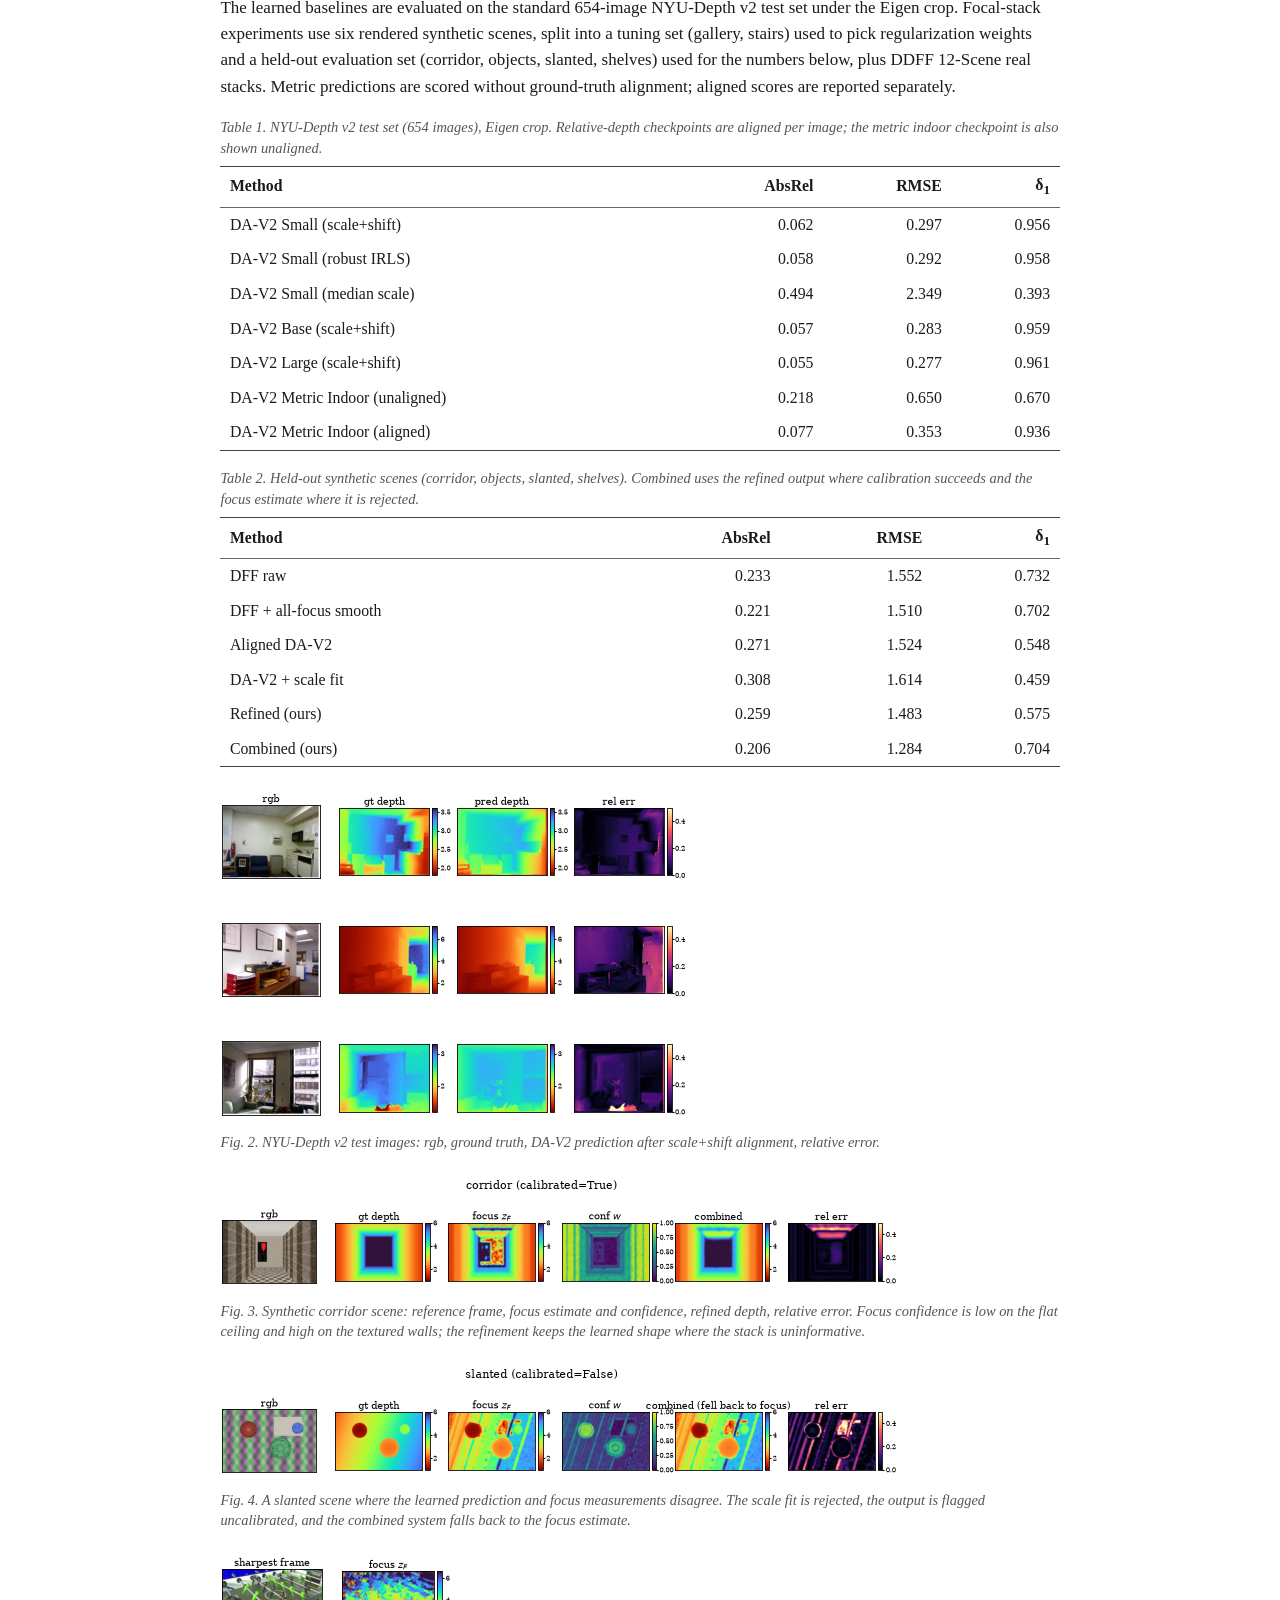
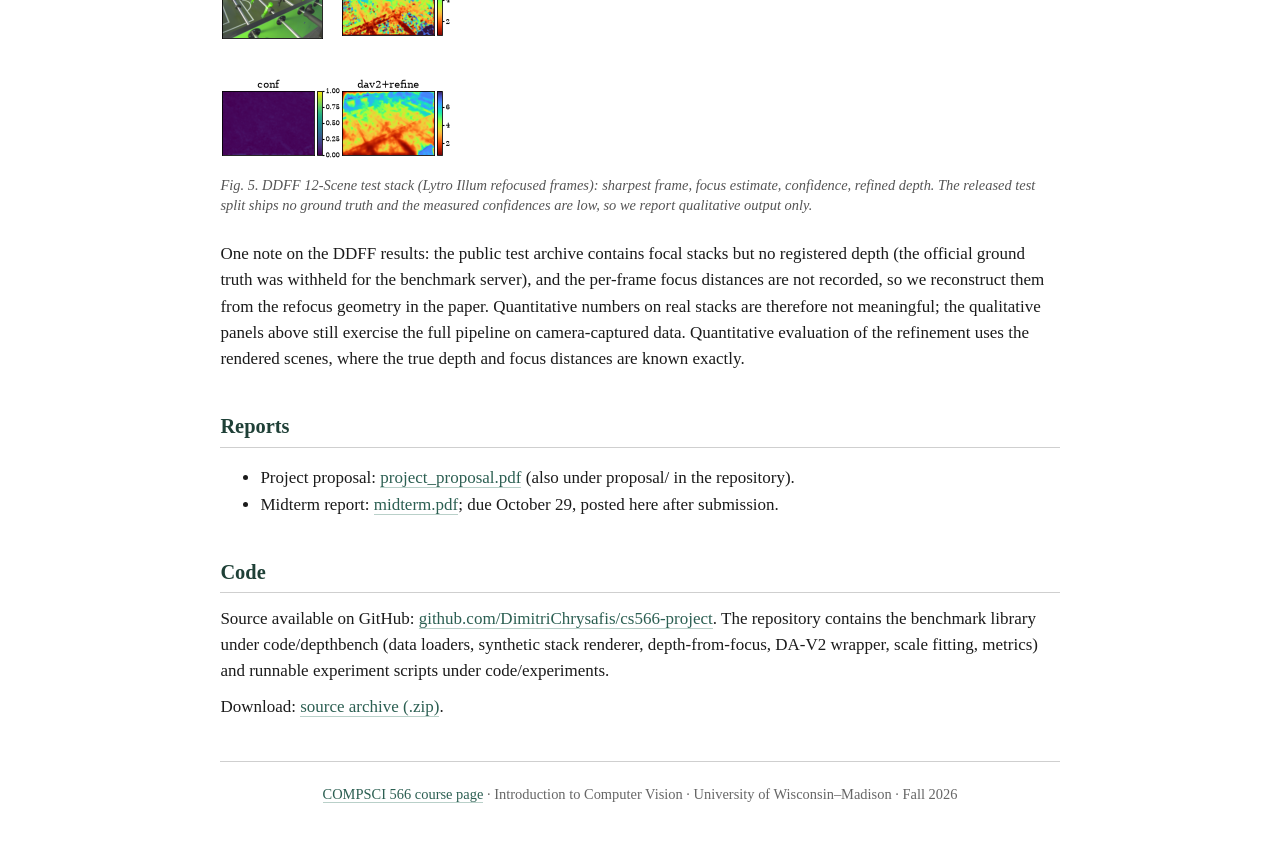
==== commit 6d440be1: "site: drop dev log, space out header nav" ====
--- a/index.html
+++ b/index.html
@@ -13,7 +13,10 @@
 <p class="authors">Dimitri Chrysafis (chrysafis) &middot; Vincent Zhou (vzhou2)</p>
 <p class="course">COMPSCI 566, Introduction to Computer Vision &middot; Fall 2026 &middot; UW&ndash;Madison</p>
 <nav>
-<a href="../proposal/project_proposal.pdf">proposal pdf</a><span class="sep">|</span><a href="assets/midterm.pdf">midterm pdf</a><span class="sep">|</span><a href="https://github.com/DimitriChrysafis/cs566-project">code</a><span class="sep">|</span><span>presentation (dec)</span>
+<a href="../proposal/project_proposal.pdf">proposal.pdf</a>
+<a href="assets/midterm.pdf">midterm.pdf</a>
+<a href="https://github.com/DimitriChrysafis/cs566-project">code</a>
+<span class="soon">presentation &middot; dec</span>
 </nav>
 </header>
 
@@ -133,15 +136,6 @@
 <p>Source available on GitHub: <a href="https://github.com/DimitriChrysafis/cs566-project">github.com/DimitriChrysafis/cs566-project</a>. The repository contains the benchmark library under code/depthbench (data loaders, synthetic stack renderer, depth-from-focus, DA-V2 wrapper, scale fitting, metrics) and runnable experiment scripts under code/experiments.</p>
 <p>Download: <a href="https://github.com/DimitriChrysafis/cs566-project/archive/refs/heads/main.zip">source archive (.zip)</a>.</p>
 
-<h2>Log</h2>
-<ul class="log">
-<li><span class="date">Oct 1</span>Project scaffold: repository layout, synthetic focal-stack renderer, experiment entry points.</li>
-<li><span class="date">Oct 2</span>NYU-Depth v2 test split verified; DA-V2 ViT-S weights running on test images.</li>
-<li><span class="date">Oct 4</span>Modified-Laplacian focus baseline with confidence on synthetic stacks; all-focus guided smoothing added.</li>
-<li><span class="date">Oct 6</span>Scale fitting + local refinement running on six synthetic scenes; DA-V2 model-size benchmark (S/B/L + metric indoor); DDFF real stacks processed qualitatively.</li>
-<li><span class="date">Next</span>Midterm report due Oct 29; presentation slides; more DDFF analysis if calibration labels surface.</li>
-</ul>
-
 </main>
 
 <footer>
--- a/style.css
+++ b/style.css
@@ -17,6 +17,7 @@
   font-size: 1.5em;
   font-weight: normal;
   text-align: center;
+  text-wrap: balance;
   margin: 0 0 0.35em;
   color: #1f4037;
 }
@@ -69,16 +70,17 @@
 }
 
 header nav {
-  margin-top: 0.8em;
+  margin-top: 0.9em;
+  display: flex;
+  justify-content: center;
+  flex-wrap: wrap;
+  gap: 0.4em 1.5em;
   font-size: 0.95em;
+  letter-spacing: 0.02em;
 }
 
-header nav a {
-  margin: 0 0.45em;
-}
-
-header nav .sep {
-  color: #aaaaaa;
+header nav .soon {
+  color: #999999;
 }
 
 figure {
@@ -149,22 +151,6 @@
   margin: 0.9em 0;
 }
 
-.log {
-  list-style: none;
-  padding: 0;
-  margin: 0.5em 0;
-}
-
-.log li {
-  margin: 0.3em 0;
-}
-
-.log .date {
-  display: inline-block;
-  min-width: 4.2em;
-  font-weight: 600;
-  color: #1f4037;
-}
 
 footer {
   margin-top: 2.8em;
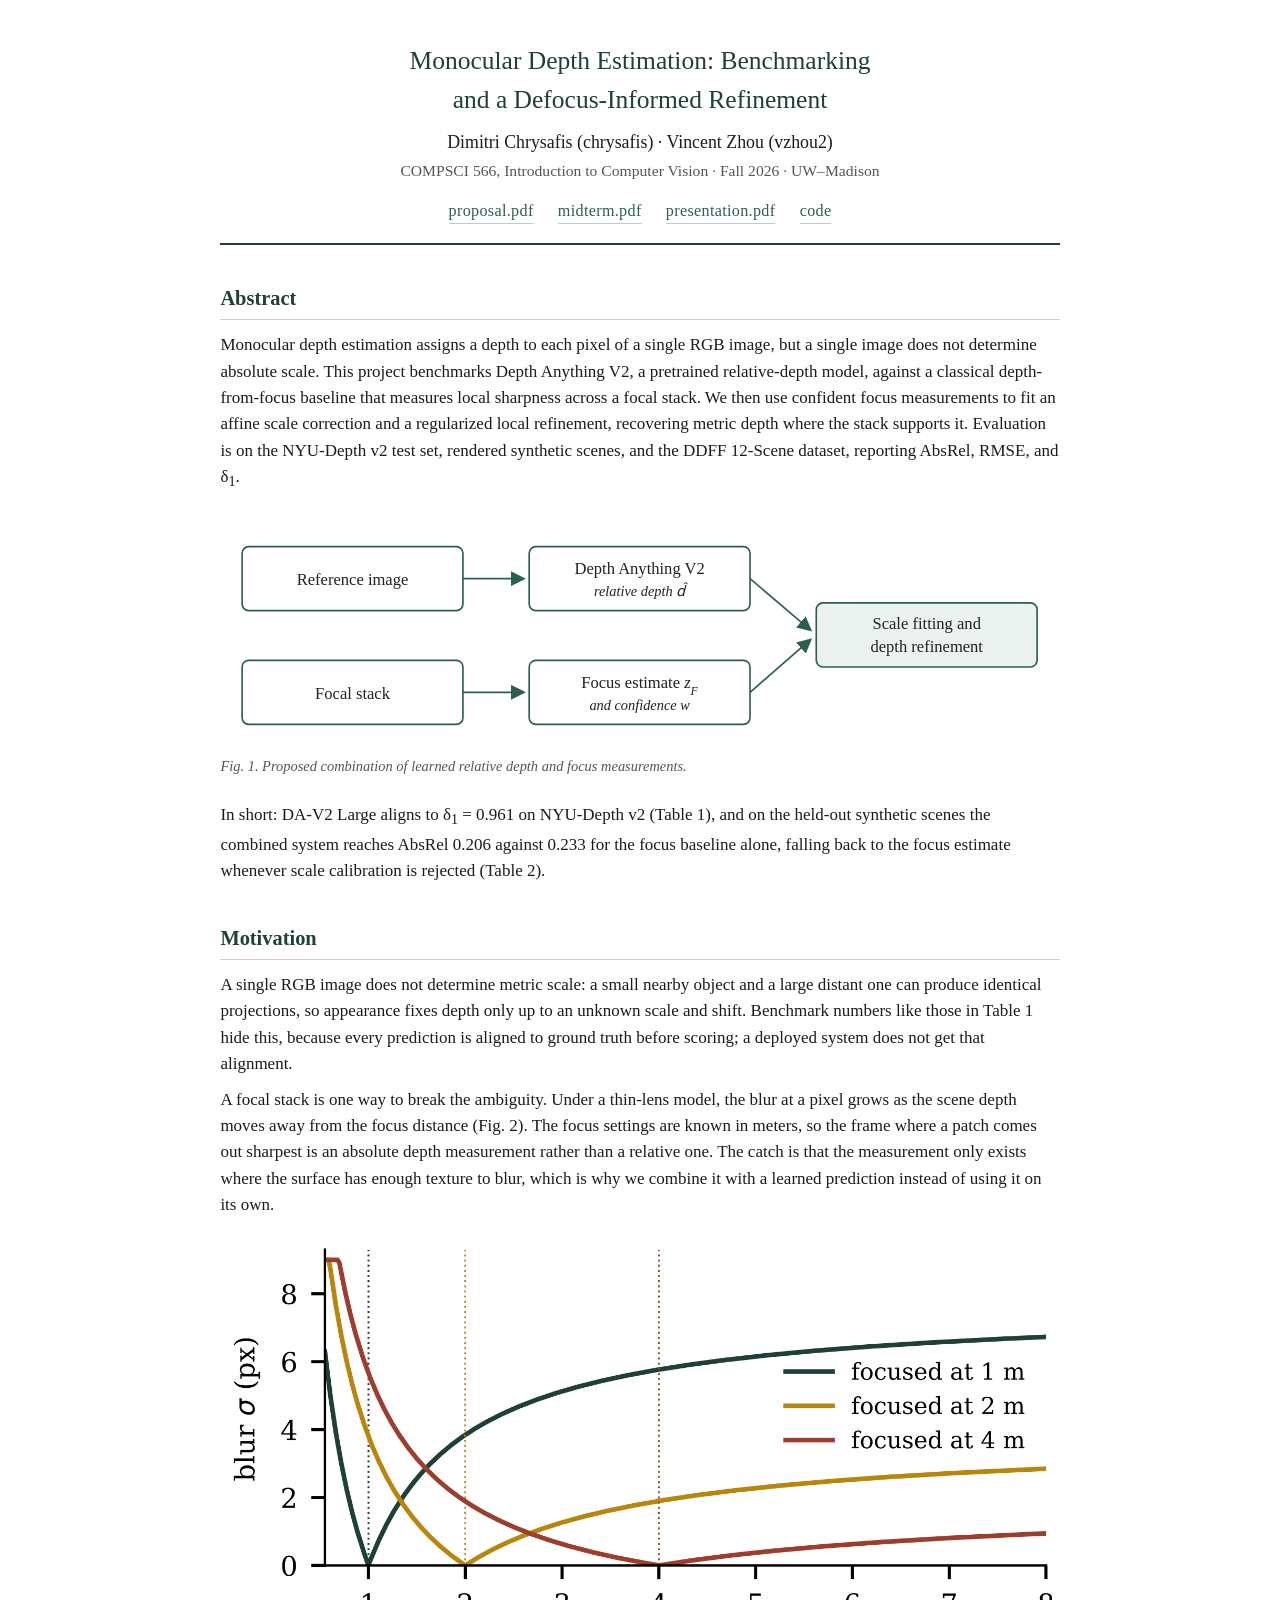
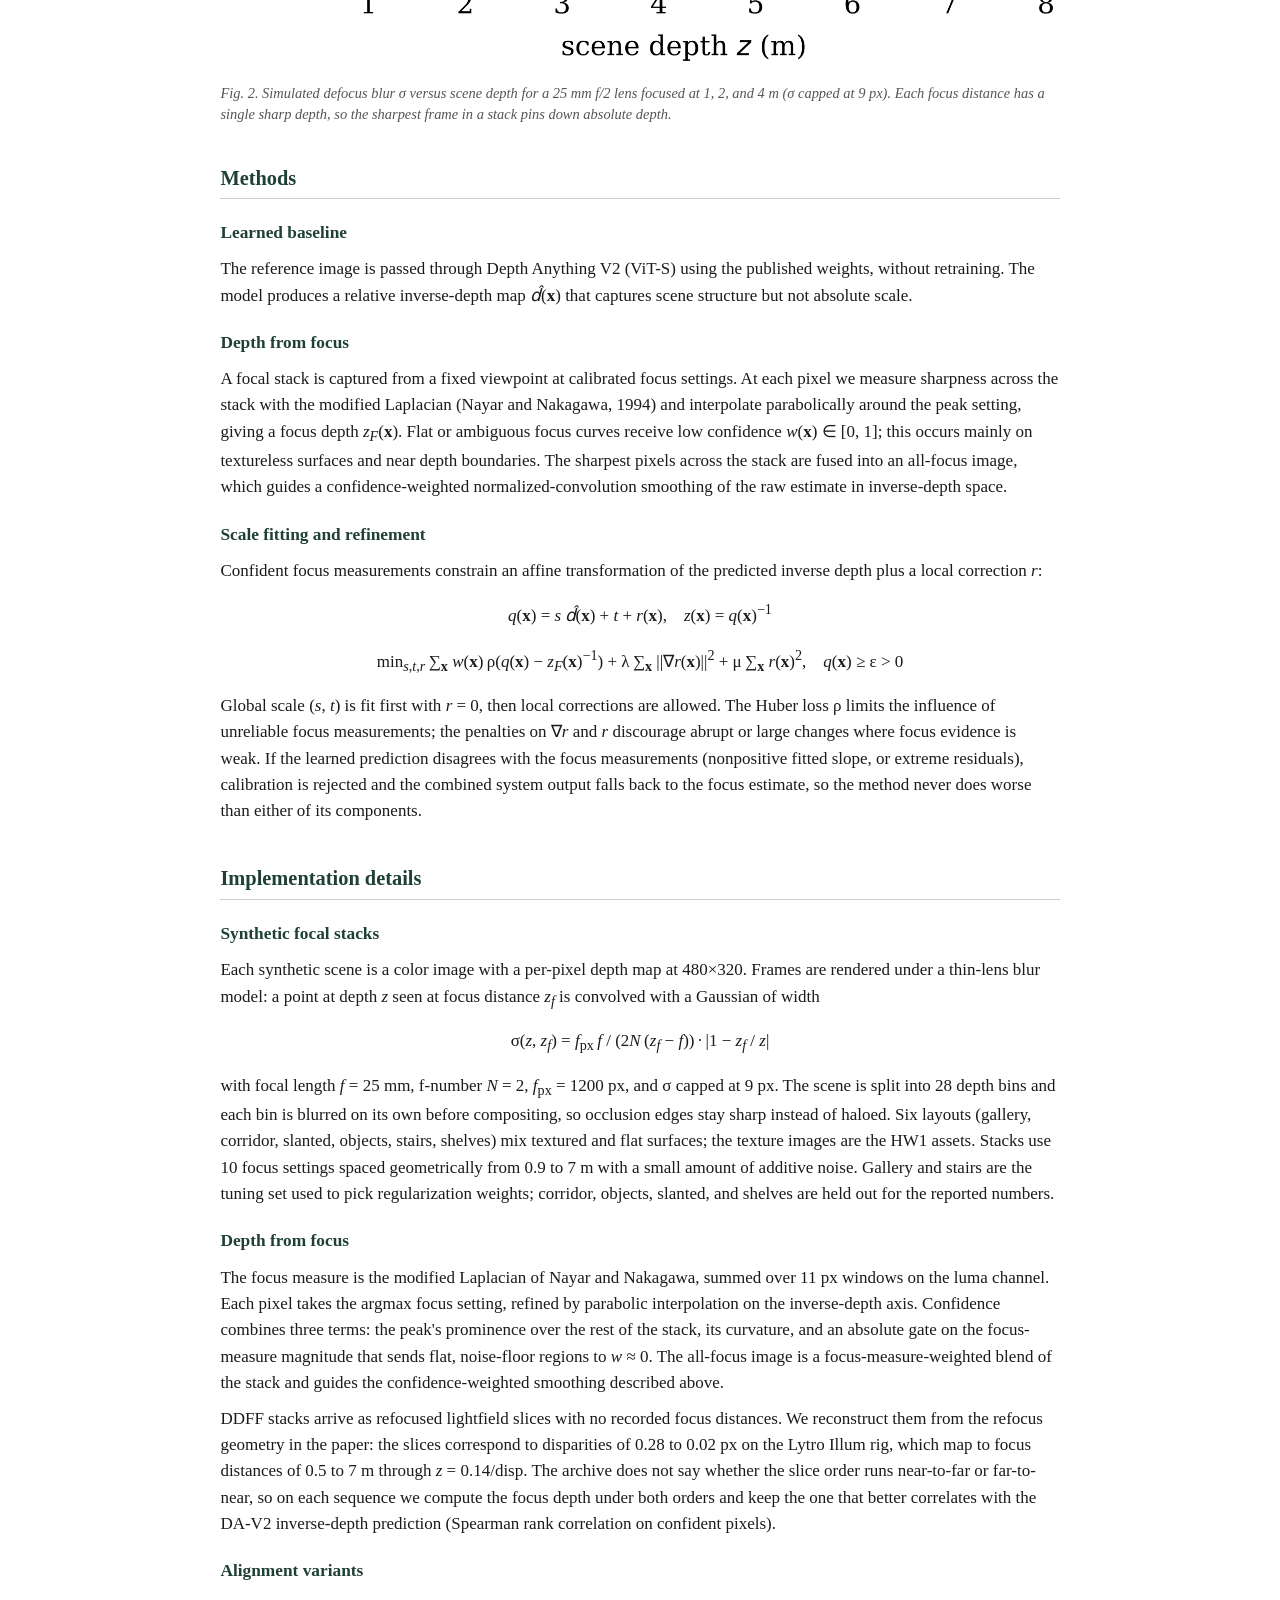
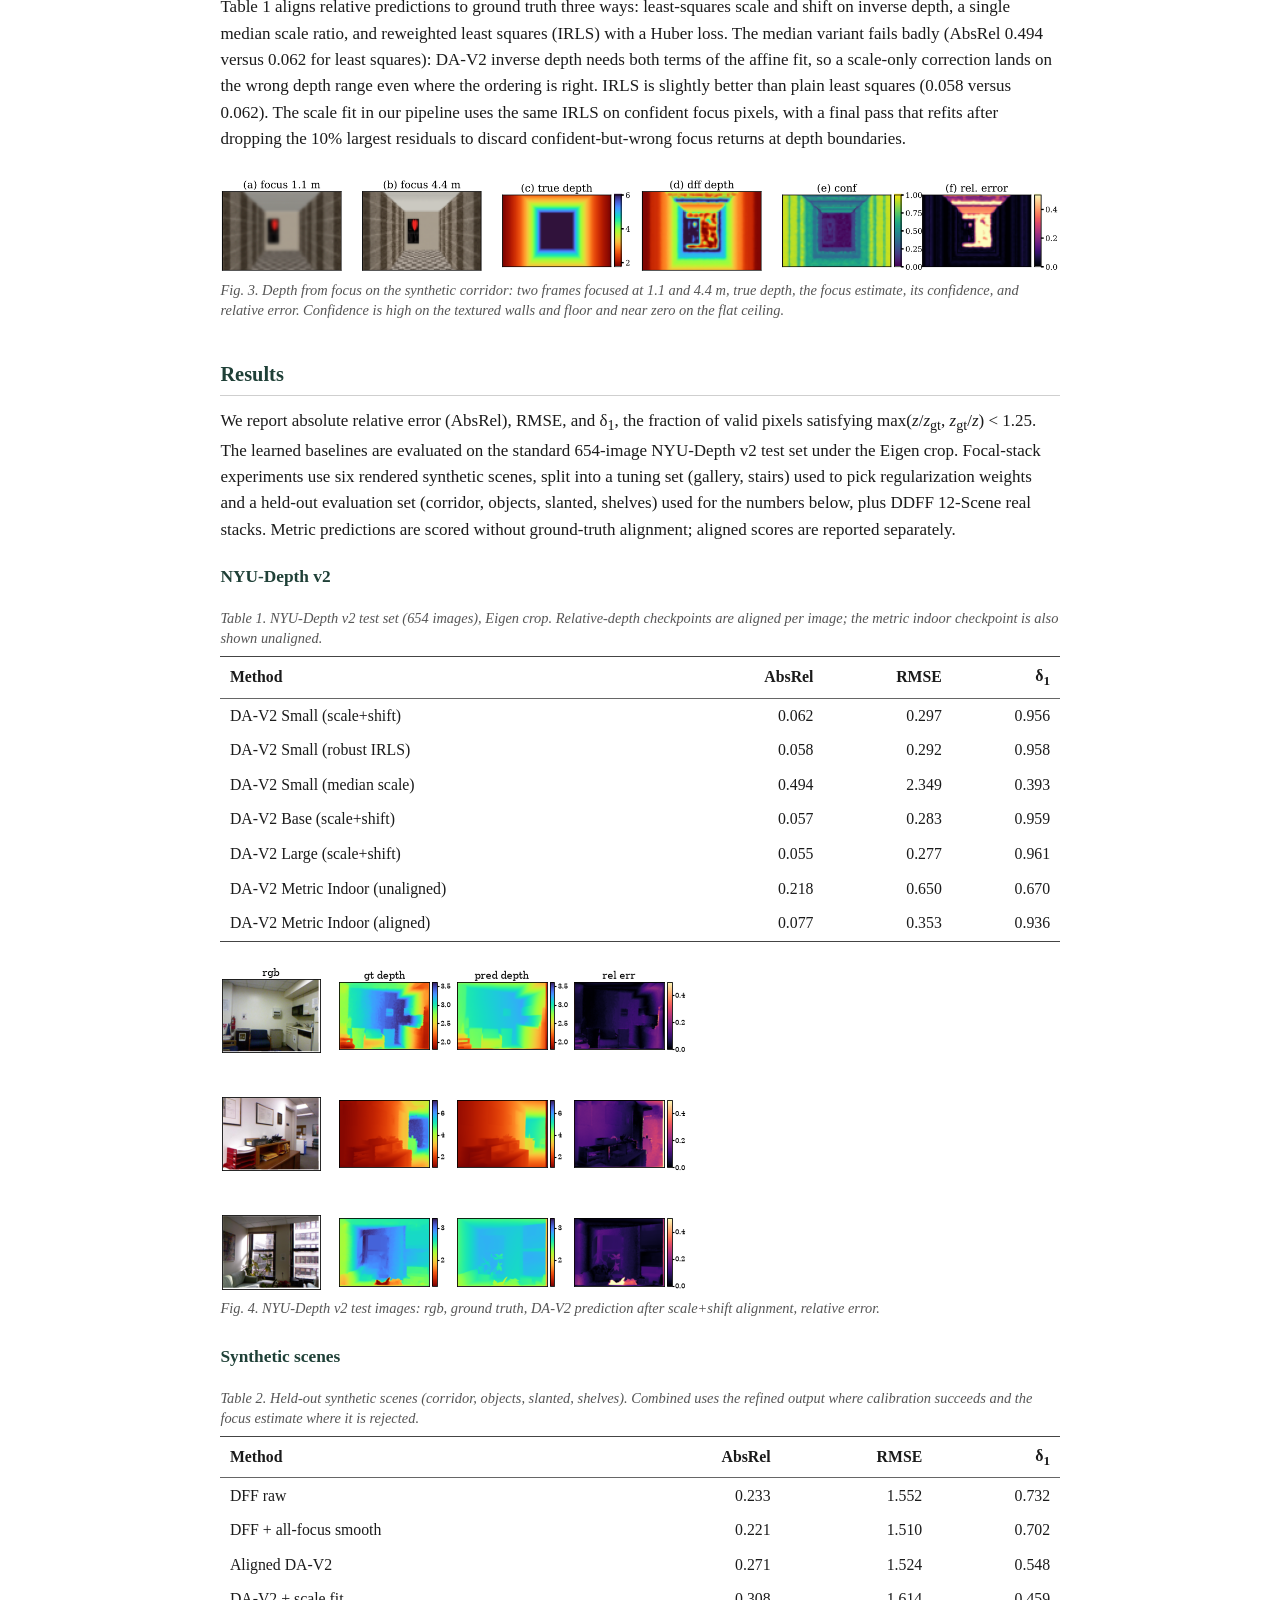
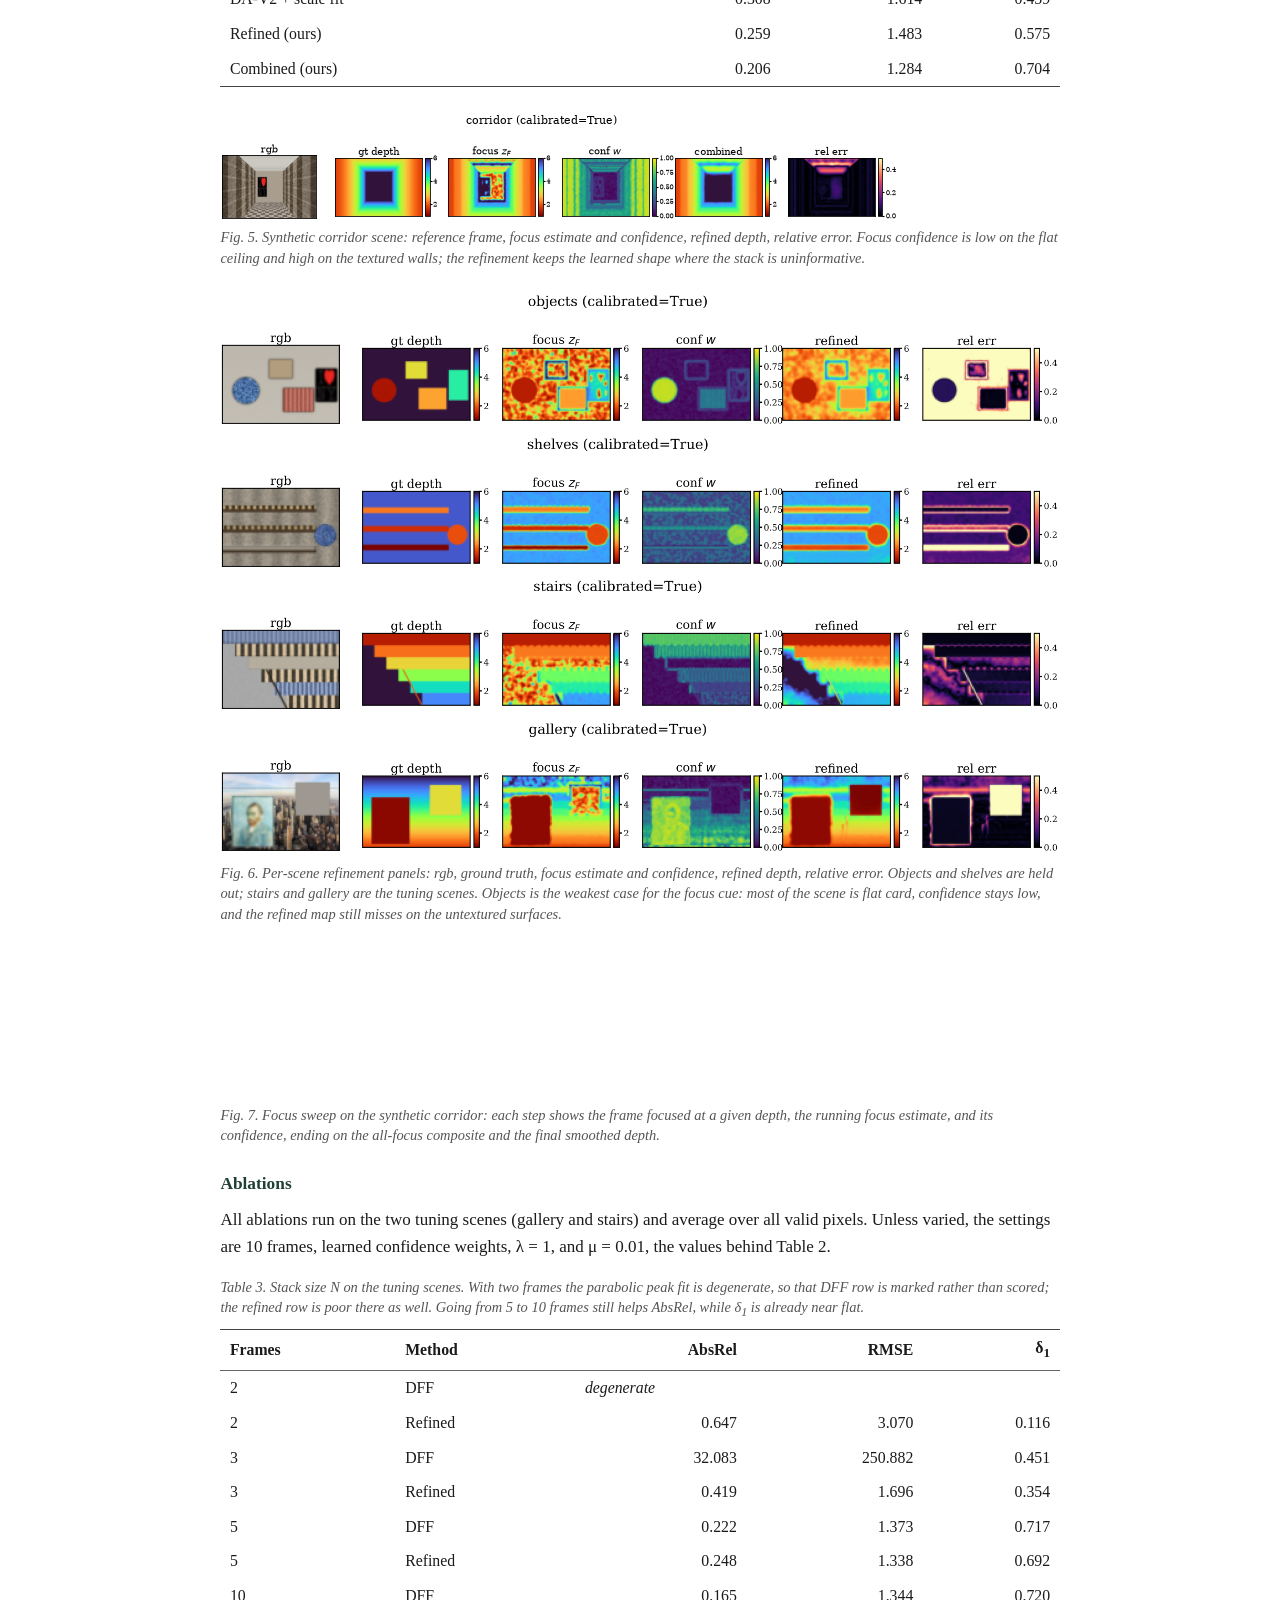
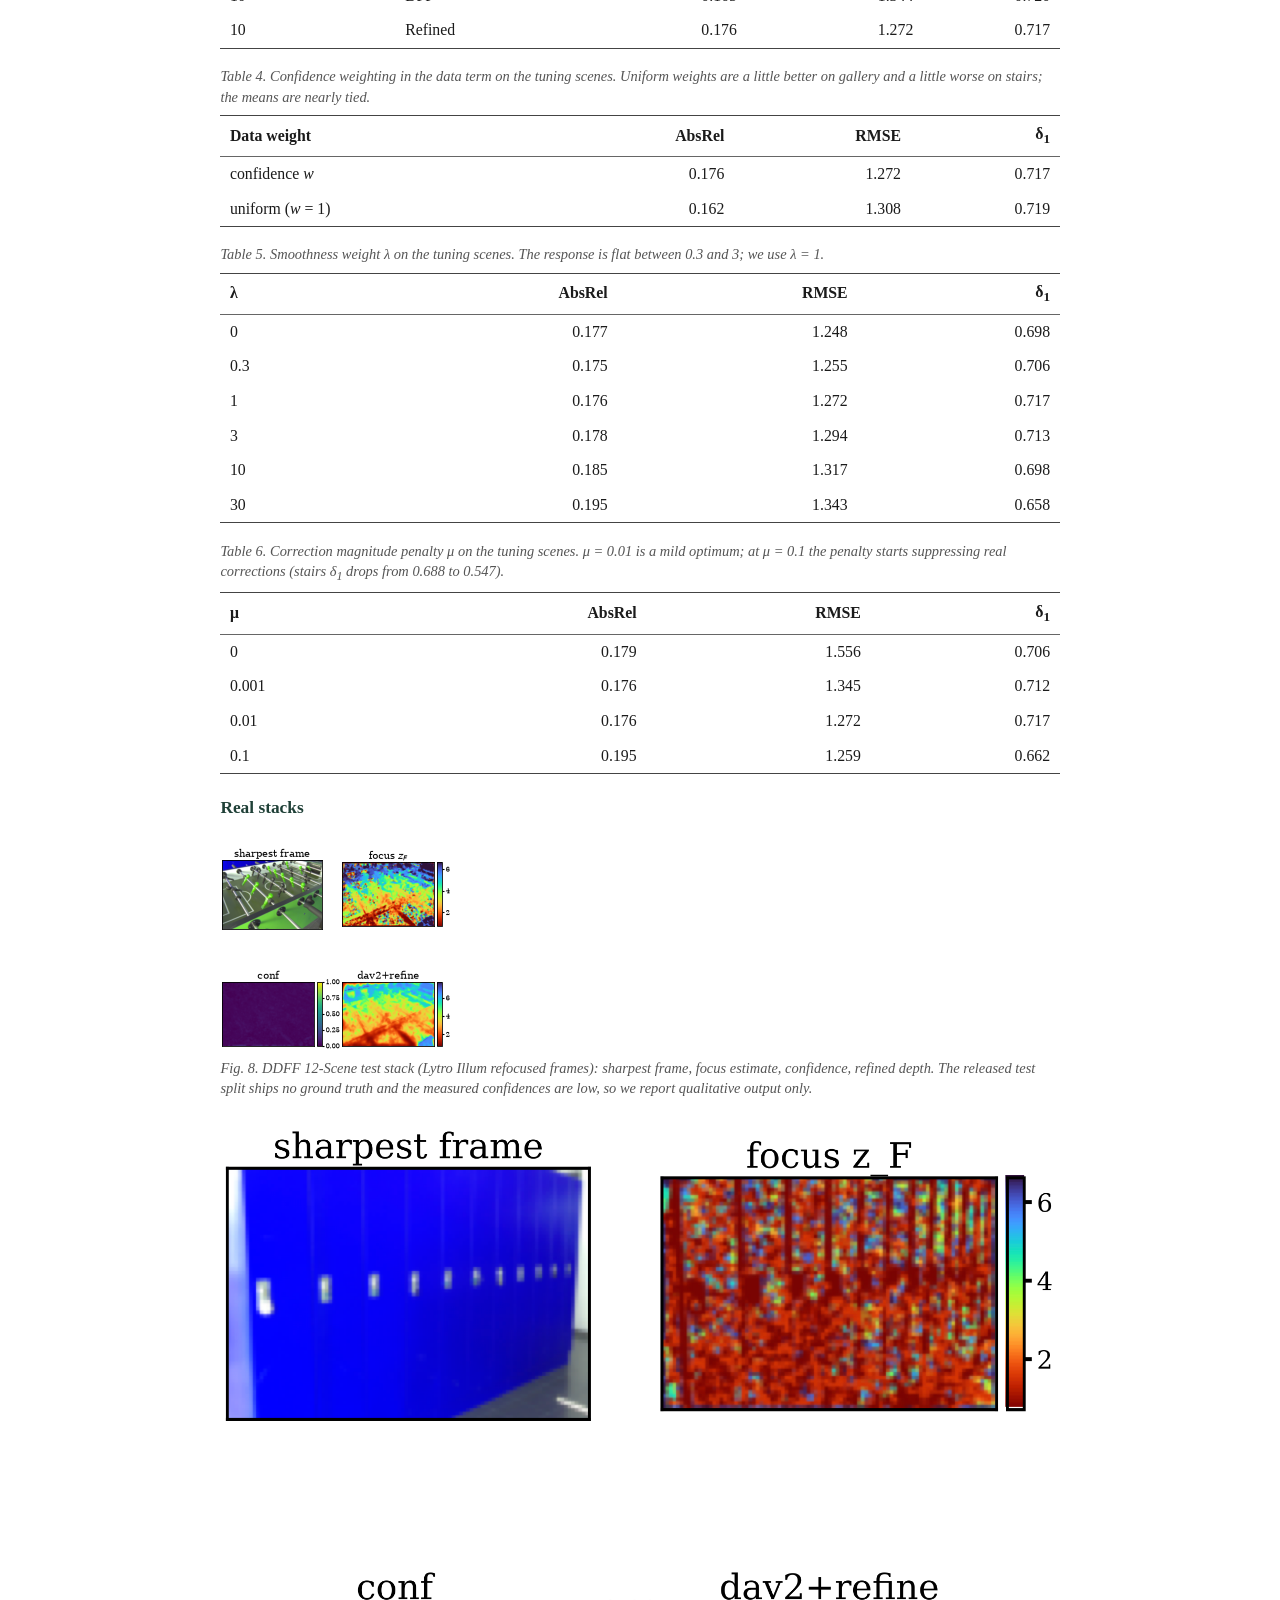
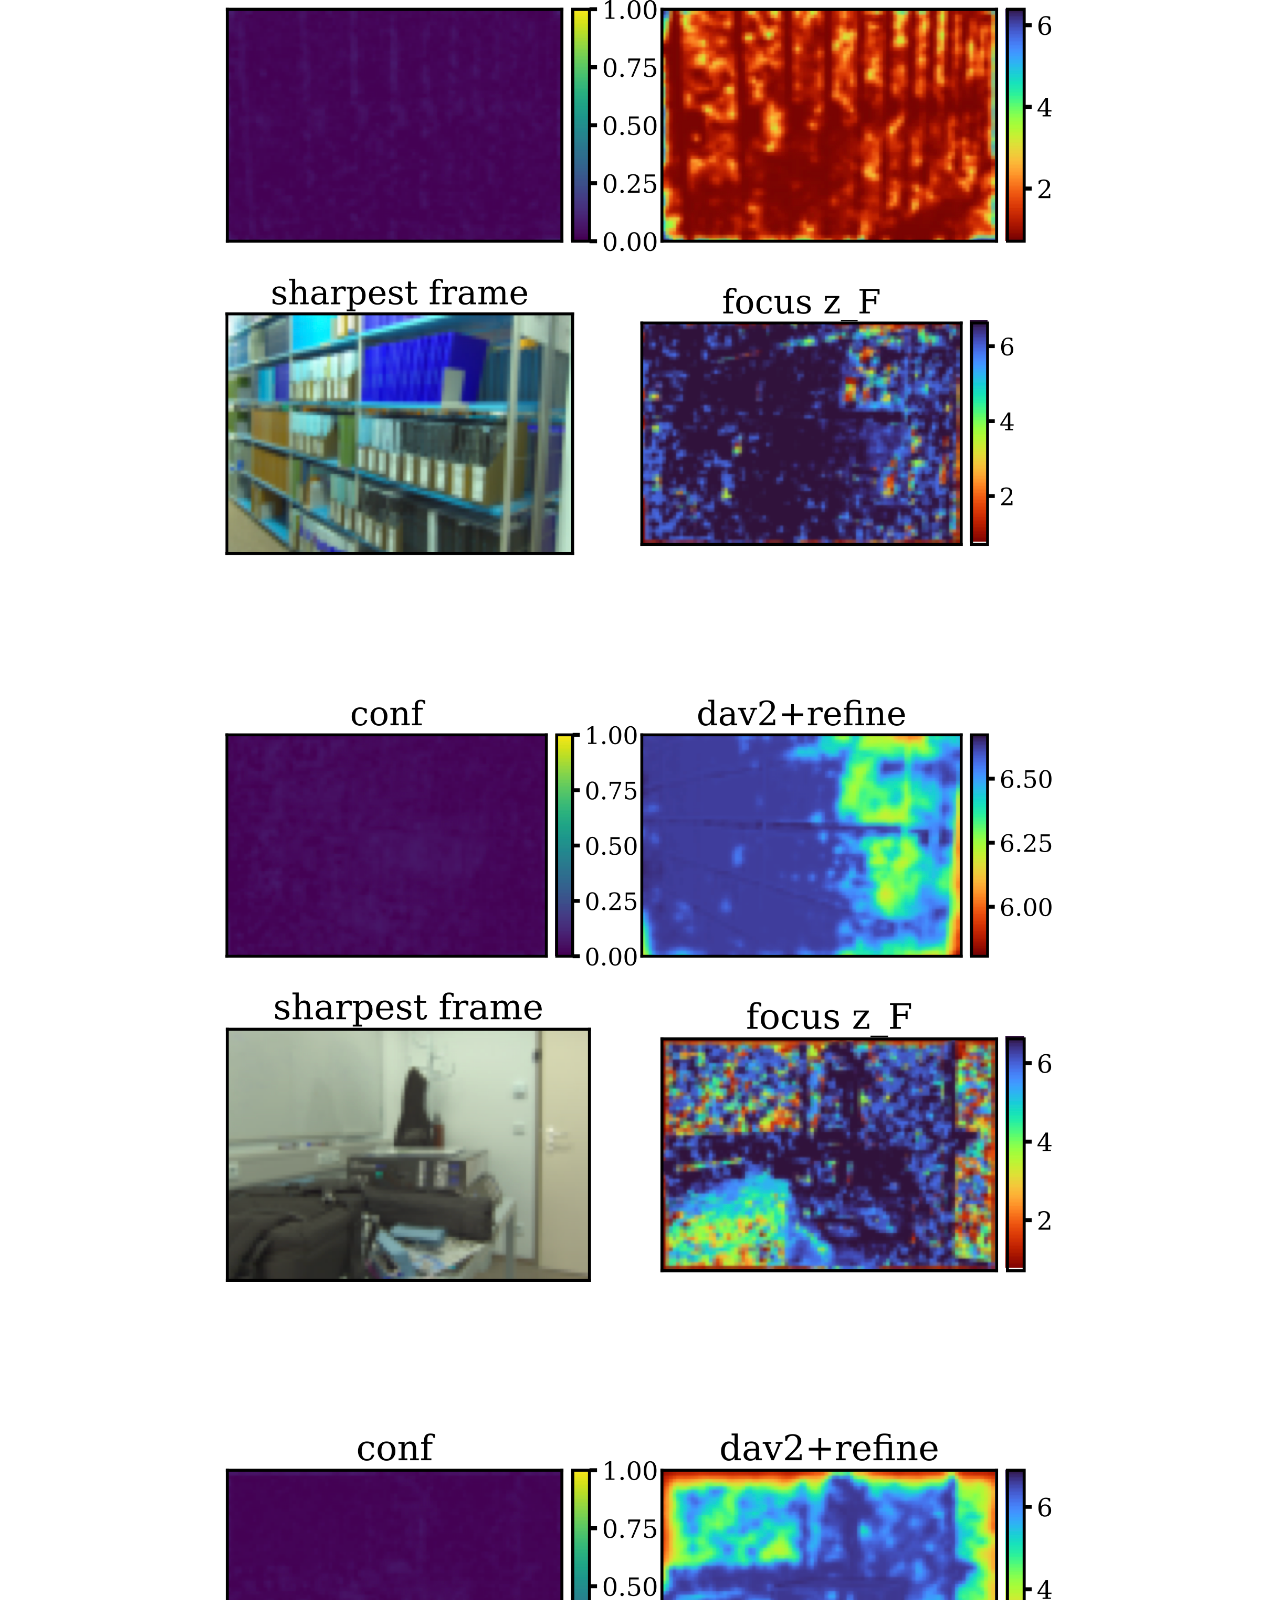
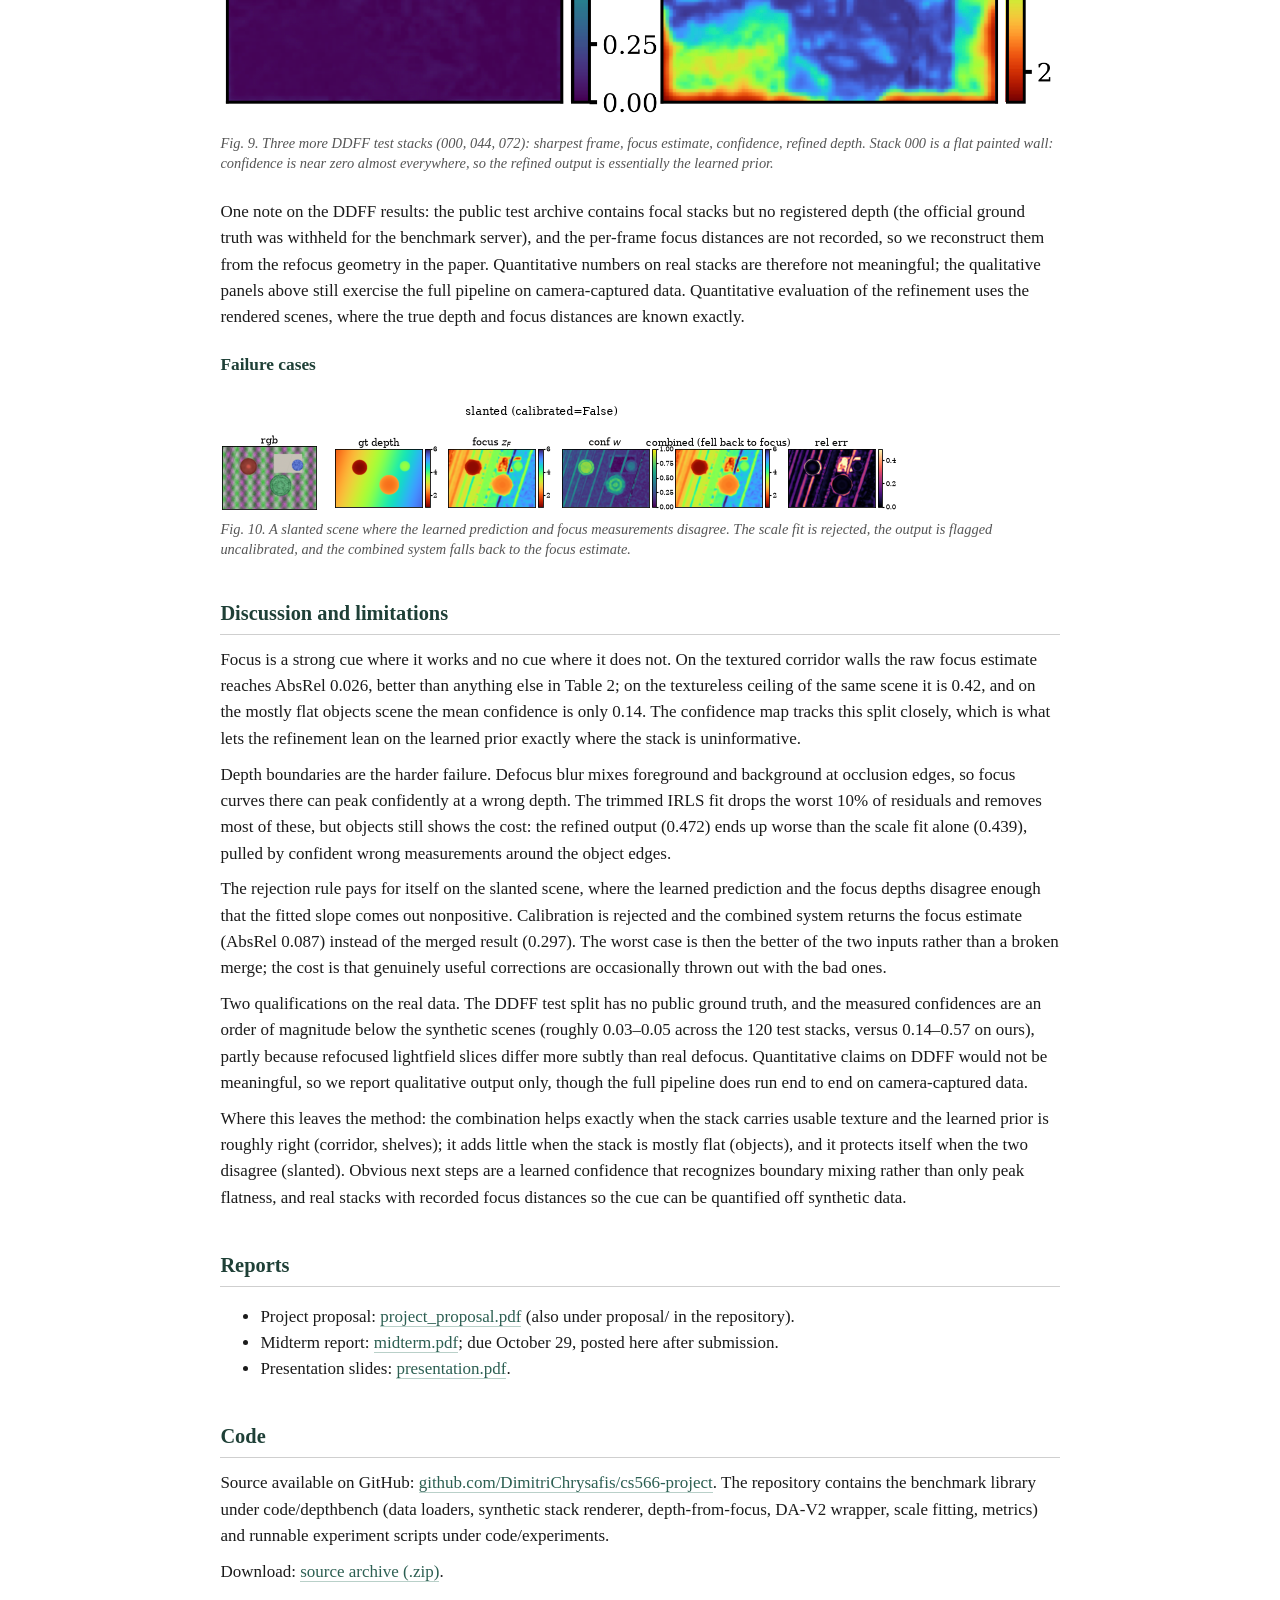
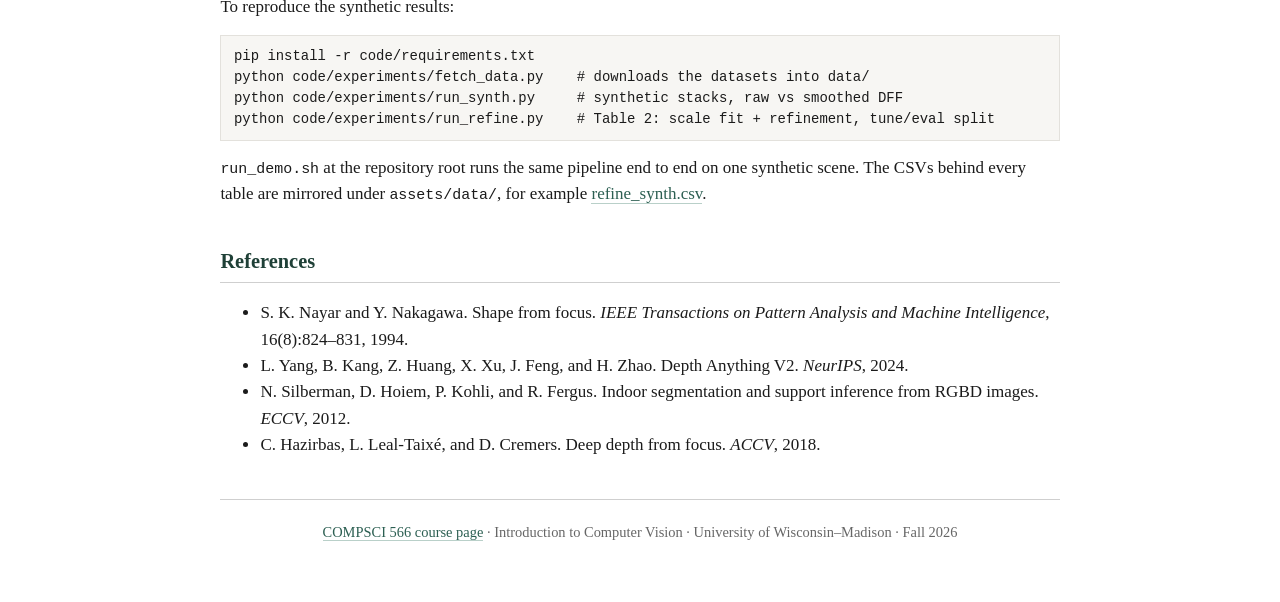
==== commit 3049db33: "site: motivation, implementation, ablations, video, discussion, refs" ====
--- a/index.html
+++ b/index.html
@@ -13,10 +13,10 @@
 <p class="authors">Dimitri Chrysafis (chrysafis) &middot; Vincent Zhou (vzhou2)</p>
 <p class="course">COMPSCI 566, Introduction to Computer Vision &middot; Fall 2026 &middot; UW&ndash;Madison</p>
 <nav>
-<a href="../proposal/project_proposal.pdf">proposal.pdf</a>
+<a href="assets/proposal.pdf">proposal.pdf</a>
 <a href="assets/midterm.pdf">midterm.pdf</a>
+<a href="assets/presentation.pdf">presentation.pdf</a>
 <a href="https://github.com/DimitriChrysafis/cs566-project">code</a>
-<span class="soon">presentation &middot; dec</span>
 </nav>
 </header>
 
@@ -55,6 +55,17 @@
 <figcaption>Fig. 1. Proposed combination of learned relative depth and focus measurements.</figcaption>
 </figure>
 
+<p>In short: DA-V2 Large aligns to &delta;<sub>1</sub> = 0.961 on NYU-Depth v2 (Table 1), and on the held-out synthetic scenes the combined system reaches AbsRel 0.206 against 0.233 for the focus baseline alone, falling back to the focus estimate whenever scale calibration is rejected (Table 2).</p>
+
+<h2>Motivation</h2>
+<p>A single RGB image does not determine metric scale: a small nearby object and a large distant one can produce identical projections, so appearance fixes depth only up to an unknown scale and shift. Benchmark numbers like those in Table 1 hide this, because every prediction is aligned to ground truth before scoring; a deployed system does not get that alignment.</p>
+<p>A focal stack is one way to break the ambiguity. Under a thin-lens model, the blur at a pixel grows as the scene depth moves away from the focus distance (Fig. 2). The focus settings are known in meters, so the frame where a patch comes out sharpest is an absolute depth measurement rather than a relative one. The catch is that the measurement only exists where the surface has enough texture to blur, which is why we combine it with a learned prediction instead of using it on its own.</p>
+
+<figure>
+<img src="assets/blur_curve.png" alt="Simulated blur versus scene depth for three focus distances">
+<figcaption>Fig. 2. Simulated defocus blur &sigma; versus scene depth for a 25 mm f/2 lens focused at 1, 2, and 4 m (&sigma; capped at 9 px). Each focus distance has a single sharp depth, so the sharpest frame in a stack pins down absolute depth.</figcaption>
+</figure>
+
 <h2>Methods</h2>
 
 <h3>Learned baseline</h3>
@@ -69,10 +80,30 @@
 <p class="eq">min<sub><i>s</i>,<i>t</i>,<i>r</i></sub>&thinsp;&sum;<sub><b>x</b></sub> <i>w</i>(<b>x</b>)&thinsp;&rho;(<i>q</i>(<b>x</b>) &minus; <i>z</i><sub><i>F</i></sub>(<b>x</b>)<sup>&minus;1</sup>) + &lambda;&thinsp;&sum;<sub><b>x</b></sub> ||&nabla;<i>r</i>(<b>x</b>)||<sup>2</sup> + &mu;&thinsp;&sum;<sub><b>x</b></sub> <i>r</i>(<b>x</b>)<sup>2</sup>,&emsp;<i>q</i>(<b>x</b>) &ge; &epsilon; &gt; 0</p>
 <p>Global scale (<i>s</i>, <i>t</i>) is fit first with <i>r</i> = 0, then local corrections are allowed. The Huber loss &rho; limits the influence of unreliable focus measurements; the penalties on &nabla;<i>r</i> and <i>r</i> discourage abrupt or large changes where focus evidence is weak. If the learned prediction disagrees with the focus measurements (nonpositive fitted slope, or extreme residuals), calibration is rejected and the combined system output falls back to the focus estimate, so the method never does worse than either of its components.</p>
 
+<h2>Implementation details</h2>
+
+<h3>Synthetic focal stacks</h3>
+<p>Each synthetic scene is a color image with a per-pixel depth map at 480&times;320. Frames are rendered under a thin-lens blur model: a point at depth <i>z</i> seen at focus distance <i>z</i><sub><i>f</i></sub> is convolved with a Gaussian of width</p>
+<p class="eq">&sigma;(<i>z</i>, <i>z</i><sub><i>f</i></sub>) = <i>f</i><sub>px</sub>&thinsp;<i>f</i> / (2<i>N</i>&thinsp;(<i>z</i><sub><i>f</i></sub> &minus; <i>f</i>))&thinsp;&middot;&thinsp;|1 &minus; <i>z</i><sub><i>f</i></sub> / <i>z</i>|</p>
+<p>with focal length <i>f</i> = 25 mm, f-number <i>N</i> = 2, <i>f</i><sub>px</sub> = 1200 px, and &sigma; capped at 9 px. The scene is split into 28 depth bins and each bin is blurred on its own before compositing, so occlusion edges stay sharp instead of haloed. Six layouts (gallery, corridor, slanted, objects, stairs, shelves) mix textured and flat surfaces; the texture images are the HW1 assets. Stacks use 10 focus settings spaced geometrically from 0.9 to 7 m with a small amount of additive noise. Gallery and stairs are the tuning set used to pick regularization weights; corridor, objects, slanted, and shelves are held out for the reported numbers.</p>
+
+<h3>Depth from focus</h3>
+<p>The focus measure is the modified Laplacian of Nayar and Nakagawa, summed over 11 px windows on the luma channel. Each pixel takes the argmax focus setting, refined by parabolic interpolation on the inverse-depth axis. Confidence combines three terms: the peak's prominence over the rest of the stack, its curvature, and an absolute gate on the focus-measure magnitude that sends flat, noise-floor regions to <i>w</i> &asymp; 0. The all-focus image is a focus-measure-weighted blend of the stack and guides the confidence-weighted smoothing described above.</p>
+<p>DDFF stacks arrive as refocused lightfield slices with no recorded focus distances. We reconstruct them from the refocus geometry in the paper: the slices correspond to disparities of 0.28 to 0.02 px on the Lytro Illum rig, which map to focus distances of 0.5 to 7 m through <i>z</i> = 0.14/disp. The archive does not say whether the slice order runs near-to-far or far-to-near, so on each sequence we compute the focus depth under both orders and keep the one that better correlates with the DA-V2 inverse-depth prediction (Spearman rank correlation on confident pixels).</p>
+
+<h3>Alignment variants</h3>
+<p>Table 1 aligns relative predictions to ground truth three ways: least-squares scale and shift on inverse depth, a single median scale ratio, and reweighted least squares (IRLS) with a Huber loss. The median variant fails badly (AbsRel 0.494 versus 0.062 for least squares): DA-V2 inverse depth needs both terms of the affine fit, so a scale-only correction lands on the wrong depth range even where the ordering is right. IRLS is slightly better than plain least squares (0.058 versus 0.062). The scale fit in our pipeline uses the same IRLS on confident focus pixels, with a final pass that refits after dropping the 10% largest residuals to discard confident-but-wrong focus returns at depth boundaries.</p>
+
+<figure>
+<img src="assets/synth_dff_corridor.png" alt="Depth from focus stages on the synthetic corridor">
+<figcaption>Fig. 3. Depth from focus on the synthetic corridor: two frames focused at 1.1 and 4.4 m, true depth, the focus estimate, its confidence, and relative error. Confidence is high on the textured walls and floor and near zero on the flat ceiling.</figcaption>
+</figure>
+
 <h2>Results</h2>
 
 <p>We report absolute relative error (AbsRel), RMSE, and &delta;<sub>1</sub>, the fraction of valid pixels satisfying max(<i>z</i>/<i>z</i><sub>gt</sub>, <i>z</i><sub>gt</sub>/<i>z</i>) &lt; 1.25. The learned baselines are evaluated on the standard 654-image NYU-Depth v2 test set under the Eigen crop. Focal-stack experiments use six rendered synthetic scenes, split into a tuning set (gallery, stairs) used to pick regularization weights and a held-out evaluation set (corridor, objects, slanted, shelves) used for the numbers below, plus DDFF 12-Scene real stacks. Metric predictions are scored without ground-truth alignment; aligned scores are reported separately.</p>
 
+<h3>NYU-Depth v2</h3>
 <p class="tabcap">Table 1. NYU-Depth v2 test set (654 images), Eigen crop. Relative-depth checkpoints are aligned per image; the metric indoor checkpoint is also shown unaligned.</p>
 <table>
 <thead><tr><th>Method</th><th class="num">AbsRel</th><th class="num">RMSE</th><th class="num">&delta;<sub>1</sub></th></tr></thead>
@@ -89,6 +120,12 @@
 </tbody>
 </table>
 
+<figure>
+<img src="assets/nyu_qualitative.png" alt="NYUv2 qualitative comparison">
+<figcaption>Fig. 4. NYU-Depth v2 test images: rgb, ground truth, DA-V2 prediction after scale+shift alignment, relative error.</figcaption>
+</figure>
+
+<h3>Synthetic scenes</h3>
 <p class="tabcap">Table 2. Held-out synthetic scenes (corridor, objects, slanted, shelves). <i>Combined</i> uses the refined output where calibration succeeds and the focus estimate where it is rejected.</p>
 <table>
 <thead><tr><th>Method</th><th class="num">AbsRel</th><th class="num">RMSE</th><th class="num">&delta;<sub>1</sub></th></tr></thead>
@@ -105,36 +142,134 @@
 </table>
 
 <figure>
-<img src="assets/nyu_qualitative.png" alt="NYUv2 qualitative comparison">
-<figcaption>Fig. 2. NYU-Depth v2 test images: rgb, ground truth, DA-V2 prediction after scale+shift alignment, relative error.</figcaption>
-</figure>
-
-<figure>
 <img src="assets/synth_refinement.png" alt="Synthetic focal-stack refinement">
-<figcaption>Fig. 3. Synthetic corridor scene: reference frame, focus estimate and confidence, refined depth, relative error. Focus confidence is low on the flat ceiling and high on the textured walls; the refinement keeps the learned shape where the stack is uninformative.</figcaption>
-</figure>
-
+<figcaption>Fig. 5. Synthetic corridor scene: reference frame, focus estimate and confidence, refined depth, relative error. Focus confidence is low on the flat ceiling and high on the textured walls; the refinement keeps the learned shape where the stack is uninformative.</figcaption>
+</figure>
+
+<figure class="stack">
+<img src="assets/refine_objects.png" alt="Refinement panels for the objects scene">
+<img src="assets/refine_shelves.png" alt="Refinement panels for the shelves scene">
+<img src="assets/refine_stairs.png" alt="Refinement panels for the stairs scene">
+<img src="assets/refine_gallery.png" alt="Refinement panels for the gallery scene">
+<figcaption>Fig. 6. Per-scene refinement panels: rgb, ground truth, focus estimate and confidence, refined depth, relative error. Objects and shelves are held out; stairs and gallery are the tuning scenes. Objects is the weakest case for the focus cue: most of the scene is flat card, confidence stays low, and the refined map still misses on the untextured surfaces.</figcaption>
+</figure>
+
+<figure>
+<video src="assets/stack_step.mp4" poster="assets/stack_step_poster.png" autoplay muted loop playsinline></video>
+<figcaption>Fig. 7. Focus sweep on the synthetic corridor: each step shows the frame focused at a given depth, the running focus estimate, and its confidence, ending on the all-focus composite and the final smoothed depth.</figcaption>
+</figure>
+
+<h3>Ablations</h3>
+<p>All ablations run on the two tuning scenes (gallery and stairs) and average over all valid pixels. Unless varied, the settings are 10 frames, learned confidence weights, &lambda; = 1, and &mu; = 0.01, the values behind Table 2.</p>
+
+<p class="tabcap">Table 3. Stack size <i>N</i> on the tuning scenes. With two frames the parabolic peak fit is degenerate, so that DFF row is marked rather than scored; the refined row is poor there as well. Going from 5 to 10 frames still helps AbsRel, while &delta;<sub>1</sub> is already near flat.</p>
+<table>
+<thead><tr><th>Frames</th><th>Method</th><th class="num">AbsRel</th><th class="num">RMSE</th><th class="num">&delta;<sub>1</sub></th></tr></thead>
+<tbody>
+<!--RESULTS:ABL_STACKSIZE-->
+<tr><td>2</td><td>DFF</td><td colspan="3"><i>degenerate</i></td></tr>
+<tr><td>2</td><td>Refined</td><td class="num">0.647</td><td class="num">3.070</td><td class="num">0.116</td></tr>
+<tr><td>3</td><td>DFF</td><td class="num">32.083</td><td class="num">250.882</td><td class="num">0.451</td></tr>
+<tr><td>3</td><td>Refined</td><td class="num">0.419</td><td class="num">1.696</td><td class="num">0.354</td></tr>
+<tr><td>5</td><td>DFF</td><td class="num">0.222</td><td class="num">1.373</td><td class="num">0.717</td></tr>
+<tr><td>5</td><td>Refined</td><td class="num">0.248</td><td class="num">1.338</td><td class="num">0.692</td></tr>
+<tr><td>10</td><td>DFF</td><td class="num">0.165</td><td class="num">1.344</td><td class="num">0.720</td></tr>
+<tr><td>10</td><td>Refined</td><td class="num">0.176</td><td class="num">1.272</td><td class="num">0.717</td></tr>
+<!--/RESULTS:ABL_STACKSIZE-->
+</tbody>
+</table>
+
+<p class="tabcap">Table 4. Confidence weighting in the data term on the tuning scenes. Uniform weights are a little better on gallery and a little worse on stairs; the means are nearly tied.</p>
+<table>
+<thead><tr><th>Data weight</th><th class="num">AbsRel</th><th class="num">RMSE</th><th class="num">&delta;<sub>1</sub></th></tr></thead>
+<tbody>
+<!--RESULTS:ABL_CONF-->
+<tr><td>confidence <i>w</i></td><td class="num">0.176</td><td class="num">1.272</td><td class="num">0.717</td></tr>
+<tr><td>uniform (<i>w</i> = 1)</td><td class="num">0.162</td><td class="num">1.308</td><td class="num">0.719</td></tr>
+<!--/RESULTS:ABL_CONF-->
+</tbody>
+</table>
+
+<p class="tabcap">Table 5. Smoothness weight &lambda; on the tuning scenes. The response is flat between 0.3 and 3; we use &lambda; = 1.</p>
+<table>
+<thead><tr><th>&lambda;</th><th class="num">AbsRel</th><th class="num">RMSE</th><th class="num">&delta;<sub>1</sub></th></tr></thead>
+<tbody>
+<!--RESULTS:ABL_LAM-->
+<tr><td>0</td><td class="num">0.177</td><td class="num">1.248</td><td class="num">0.698</td></tr>
+<tr><td>0.3</td><td class="num">0.175</td><td class="num">1.255</td><td class="num">0.706</td></tr>
+<tr><td>1</td><td class="num">0.176</td><td class="num">1.272</td><td class="num">0.717</td></tr>
+<tr><td>3</td><td class="num">0.178</td><td class="num">1.294</td><td class="num">0.713</td></tr>
+<tr><td>10</td><td class="num">0.185</td><td class="num">1.317</td><td class="num">0.698</td></tr>
+<tr><td>30</td><td class="num">0.195</td><td class="num">1.343</td><td class="num">0.658</td></tr>
+<!--/RESULTS:ABL_LAM-->
+</tbody>
+</table>
+
+<p class="tabcap">Table 6. Correction magnitude penalty &mu; on the tuning scenes. &mu; = 0.01 is a mild optimum; at &mu; = 0.1 the penalty starts suppressing real corrections (stairs &delta;<sub>1</sub> drops from 0.688 to 0.547).</p>
+<table>
+<thead><tr><th>&mu;</th><th class="num">AbsRel</th><th class="num">RMSE</th><th class="num">&delta;<sub>1</sub></th></tr></thead>
+<tbody>
+<!--RESULTS:ABL_MU-->
+<tr><td>0</td><td class="num">0.179</td><td class="num">1.556</td><td class="num">0.706</td></tr>
+<tr><td>0.001</td><td class="num">0.176</td><td class="num">1.345</td><td class="num">0.712</td></tr>
+<tr><td>0.01</td><td class="num">0.176</td><td class="num">1.272</td><td class="num">0.717</td></tr>
+<tr><td>0.1</td><td class="num">0.195</td><td class="num">1.259</td><td class="num">0.662</td></tr>
+<!--/RESULTS:ABL_MU-->
+</tbody>
+</table>
+
+<h3>Real stacks</h3>
+<figure>
+<img src="assets/ddff_qualitative.png" alt="DDFF real focal stack result">
+<figcaption>Fig. 8. DDFF 12-Scene test stack (Lytro Illum refocused frames): sharpest frame, focus estimate, confidence, refined depth. The released test split ships no ground truth and the measured confidences are low, so we report qualitative output only.</figcaption>
+</figure>
+
+<figure class="stack">
+<img src="assets/ddff_000.png" alt="DDFF test stack 000 pipeline output">
+<img src="assets/ddff_044.png" alt="DDFF test stack 044 pipeline output">
+<img src="assets/ddff_072.png" alt="DDFF test stack 072 pipeline output">
+<figcaption>Fig. 9. Three more DDFF test stacks (000, 044, 072): sharpest frame, focus estimate, confidence, refined depth. Stack 000 is a flat painted wall: confidence is near zero almost everywhere, so the refined output is essentially the learned prior.</figcaption>
+</figure>
+
+<p>One note on the DDFF results: the public test archive contains focal stacks but no registered depth (the official ground truth was withheld for the benchmark server), and the per-frame focus distances are not recorded, so we reconstruct them from the refocus geometry in the paper. Quantitative numbers on real stacks are therefore not meaningful; the qualitative panels above still exercise the full pipeline on camera-captured data. Quantitative evaluation of the refinement uses the rendered scenes, where the true depth and focus distances are known exactly.</p>
+
+<h3>Failure cases</h3>
 <figure>
 <img src="assets/failure_cases.png" alt="Failure cases">
-<figcaption>Fig. 4. A slanted scene where the learned prediction and focus measurements disagree. The scale fit is rejected, the output is flagged uncalibrated, and the combined system falls back to the focus estimate.</figcaption>
-</figure>
-
-<figure>
-<img src="assets/ddff_qualitative.png" alt="DDFF real focal stack result">
-<figcaption>Fig. 5. DDFF 12-Scene test stack (Lytro Illum refocused frames): sharpest frame, focus estimate, confidence, refined depth. The released test split ships no ground truth and the measured confidences are low, so we report qualitative output only.</figcaption>
-</figure>
-
-<p>One note on the DDFF results: the public test archive contains focal stacks but no registered depth (the official ground truth was withheld for the benchmark server), and the per-frame focus distances are not recorded, so we reconstruct them from the refocus geometry in the paper. Quantitative numbers on real stacks are therefore not meaningful; the qualitative panels above still exercise the full pipeline on camera-captured data. Quantitative evaluation of the refinement uses the rendered scenes, where the true depth and focus distances are known exactly.</p>
+<figcaption>Fig. 10. A slanted scene where the learned prediction and focus measurements disagree. The scale fit is rejected, the output is flagged uncalibrated, and the combined system falls back to the focus estimate.</figcaption>
+</figure>
+
+<h2>Discussion and limitations</h2>
+<p>Focus is a strong cue where it works and no cue where it does not. On the textured corridor walls the raw focus estimate reaches AbsRel 0.026, better than anything else in Table 2; on the textureless ceiling of the same scene it is 0.42, and on the mostly flat objects scene the mean confidence is only 0.14. The confidence map tracks this split closely, which is what lets the refinement lean on the learned prior exactly where the stack is uninformative.</p>
+<p>Depth boundaries are the harder failure. Defocus blur mixes foreground and background at occlusion edges, so focus curves there can peak confidently at a wrong depth. The trimmed IRLS fit drops the worst 10% of residuals and removes most of these, but objects still shows the cost: the refined output (0.472) ends up worse than the scale fit alone (0.439), pulled by confident wrong measurements around the object edges.</p>
+<p>The rejection rule pays for itself on the slanted scene, where the learned prediction and the focus depths disagree enough that the fitted slope comes out nonpositive. Calibration is rejected and the combined system returns the focus estimate (AbsRel 0.087) instead of the merged result (0.297). The worst case is then the better of the two inputs rather than a broken merge; the cost is that genuinely useful corrections are occasionally thrown out with the bad ones.</p>
+<p>Two qualifications on the real data. The DDFF test split has no public ground truth, and the measured confidences are an order of magnitude below the synthetic scenes (roughly 0.03&ndash;0.05 across the 120 test stacks, versus 0.14&ndash;0.57 on ours), partly because refocused lightfield slices differ more subtly than real defocus. Quantitative claims on DDFF would not be meaningful, so we report qualitative output only, though the full pipeline does run end to end on camera-captured data.</p>
+<p>Where this leaves the method: the combination helps exactly when the stack carries usable texture and the learned prior is roughly right (corridor, shelves); it adds little when the stack is mostly flat (objects), and it protects itself when the two disagree (slanted). Obvious next steps are a learned confidence that recognizes boundary mixing rather than only peak flatness, and real stacks with recorded focus distances so the cue can be quantified off synthetic data.</p>
 
 <h2>Reports</h2>
 <ul>
-<li>Project proposal: <a href="../proposal/project_proposal.pdf">project_proposal.pdf</a> (also under proposal/ in the repository).</li>
+<li>Project proposal: <a href="assets/proposal.pdf">project_proposal.pdf</a> (also under proposal/ in the repository).</li>
 <li>Midterm report: <a href="assets/midterm.pdf">midterm.pdf</a>; due October 29, posted here after submission.</li>
+<li>Presentation slides: <a href="assets/presentation.pdf">presentation.pdf</a>.</li>
 </ul>
 
 <h2>Code</h2>
 <p>Source available on GitHub: <a href="https://github.com/DimitriChrysafis/cs566-project">github.com/DimitriChrysafis/cs566-project</a>. The repository contains the benchmark library under code/depthbench (data loaders, synthetic stack renderer, depth-from-focus, DA-V2 wrapper, scale fitting, metrics) and runnable experiment scripts under code/experiments.</p>
 <p>Download: <a href="https://github.com/DimitriChrysafis/cs566-project/archive/refs/heads/main.zip">source archive (.zip)</a>.</p>
+<p>To reproduce the synthetic results:</p>
+<pre>pip install -r code/requirements.txt
+python code/experiments/fetch_data.py    # downloads the datasets into data/
+python code/experiments/run_synth.py     # synthetic stacks, raw vs smoothed DFF
+python code/experiments/run_refine.py    # Table 2: scale fit + refinement, tune/eval split</pre>
+<p><code>run_demo.sh</code> at the repository root runs the same pipeline end to end on one synthetic scene. The CSVs behind every table are mirrored under <code>assets/data/</code>, for example <a href="assets/data/refine_synth.csv">refine_synth.csv</a>.</p>
+
+<h2>References</h2>
+<ul>
+<li>S. K. Nayar and Y. Nakagawa. Shape from focus. <i>IEEE Transactions on Pattern Analysis and Machine Intelligence</i>, 16(8):824&ndash;831, 1994.</li>
+<li>L. Yang, B. Kang, Z. Huang, X. Xu, J. Feng, and H. Zhao. Depth Anything V2. <i>NeurIPS</i>, 2024.</li>
+<li>N. Silberman, D. Hoiem, P. Kohli, and R. Fergus. Indoor segmentation and support inference from RGBD images. <i>ECCV</i>, 2012.</li>
+<li>C. Hazirbas, L. Leal-Taix&eacute;, and D. Cremers. Deep depth from focus. <i>ACCV</i>, 2018.</li>
+</ul>
 
 </main>
 
--- a/style.css
+++ b/style.css
@@ -109,6 +109,36 @@
   height: auto;
 }
 
+figure img,
+figure video {
+  display: block;
+  max-width: 100%;
+  height: auto;
+}
+
+figure.stack img {
+  width: 100%;
+  margin-bottom: 0.45em;
+}
+
+figure.stack img:last-child {
+  margin-bottom: 0;
+}
+
+pre {
+  background: #f7f6f3;
+  border: 1px solid #e3e1dc;
+  padding: 0.75em 0.9em;
+  font-size: 0.82em;
+  line-height: 1.5;
+  overflow-x: auto;
+}
+
+code {
+  font-family: Menlo, Consolas, "Courier New", monospace;
+  font-size: 0.88em;
+}
+
 img.placeholder {
   display: block;
   width: 100%;
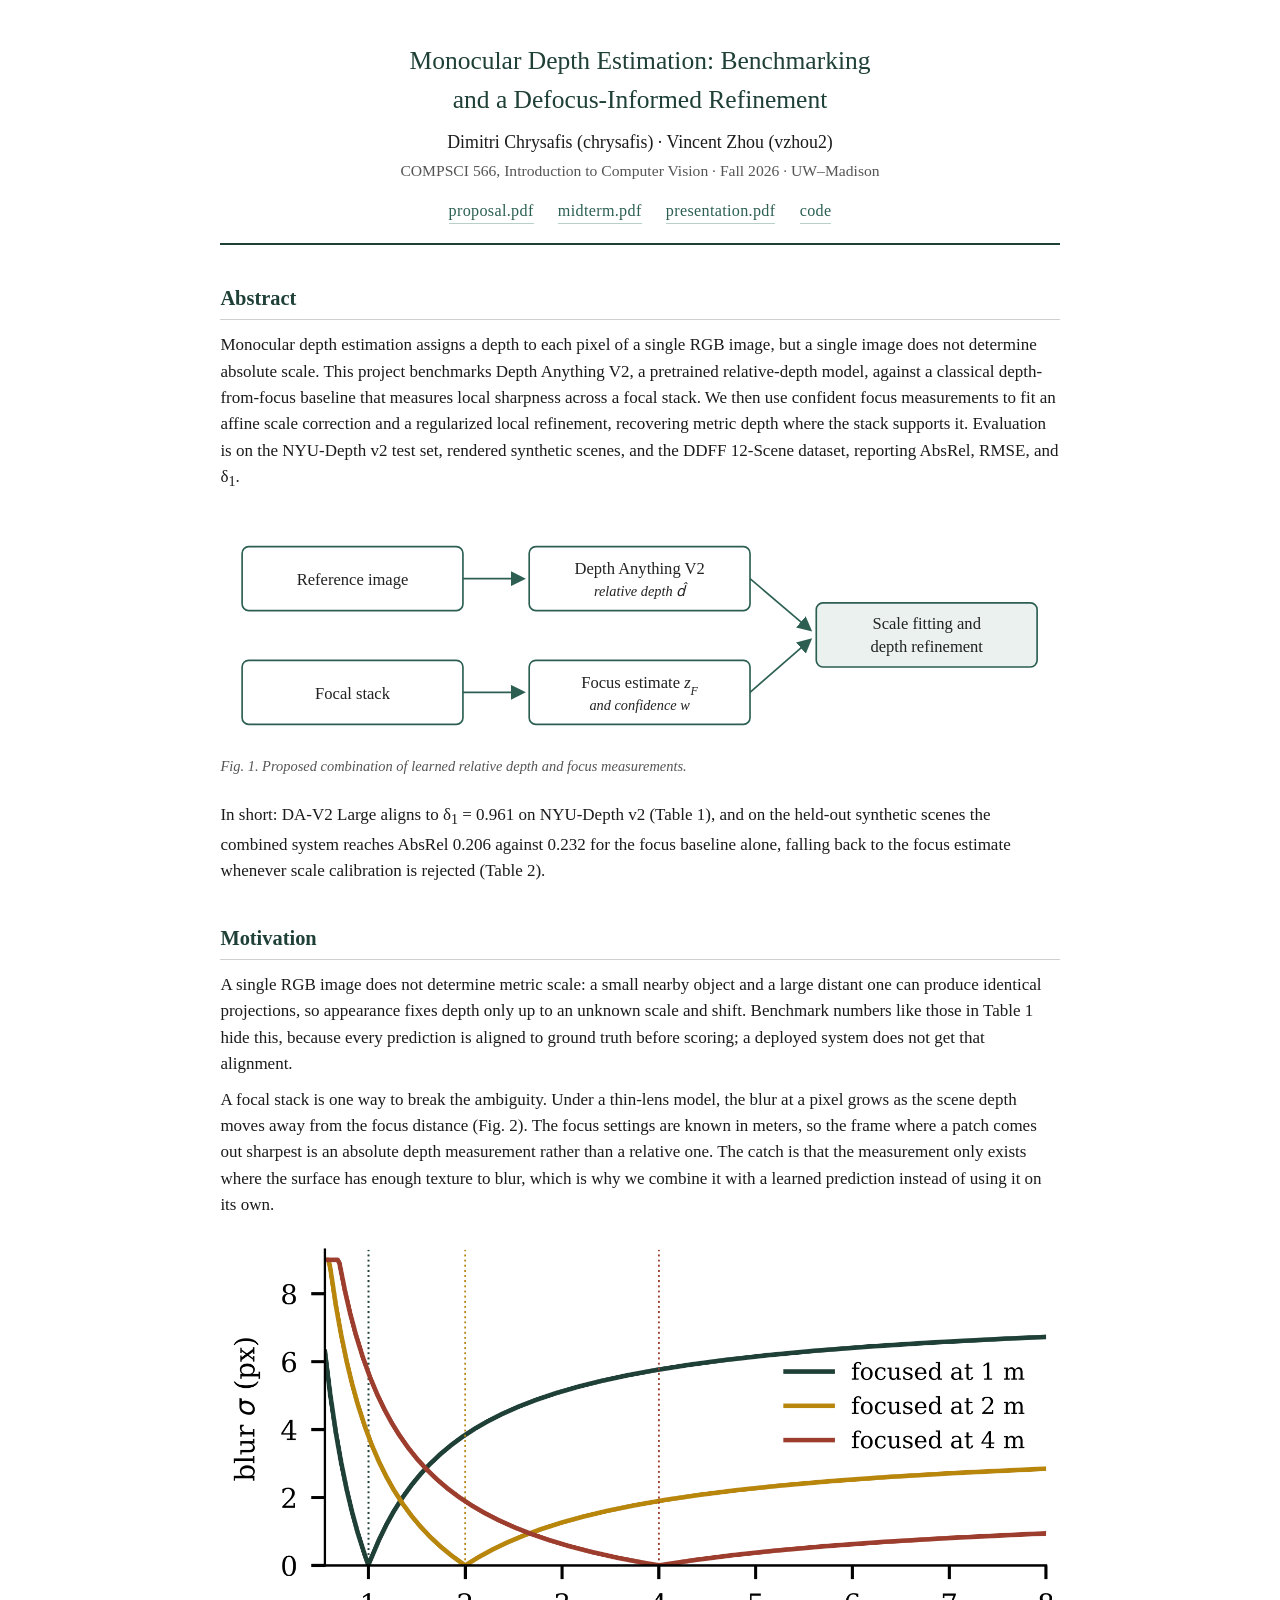
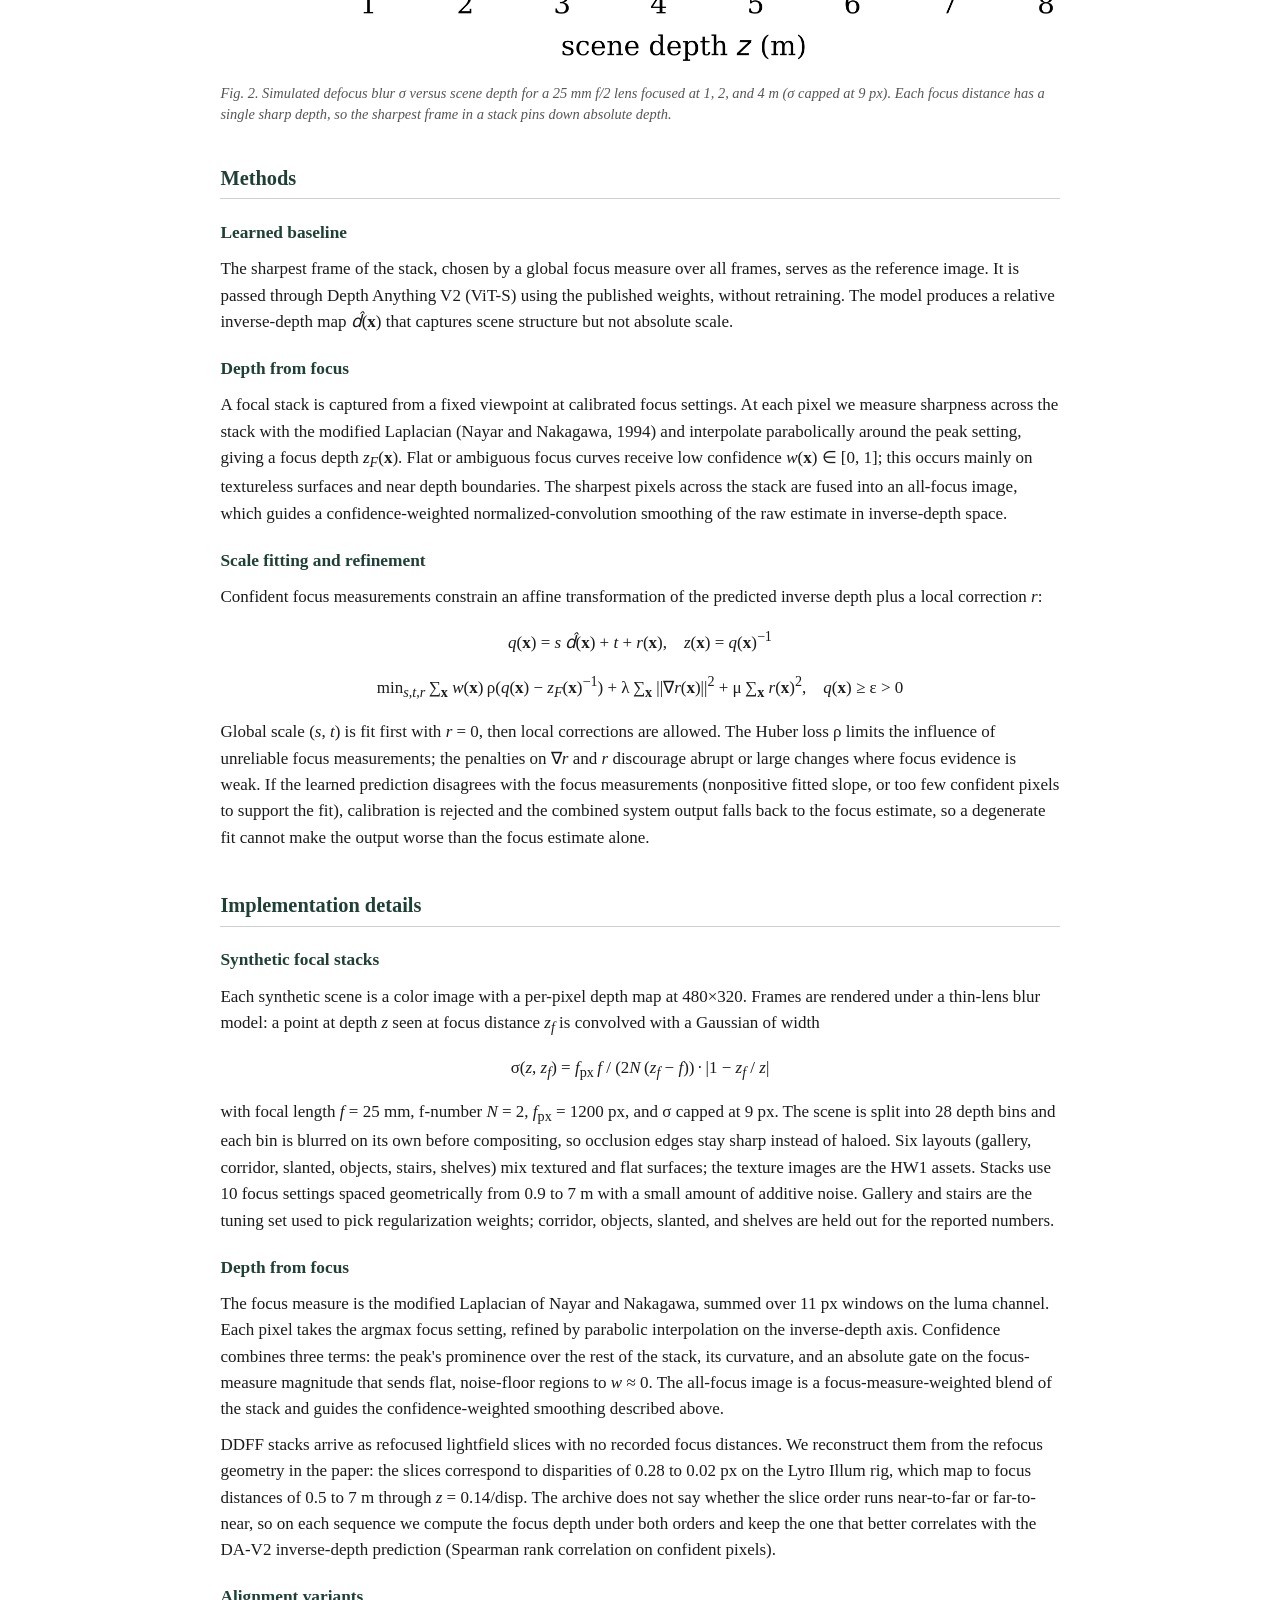
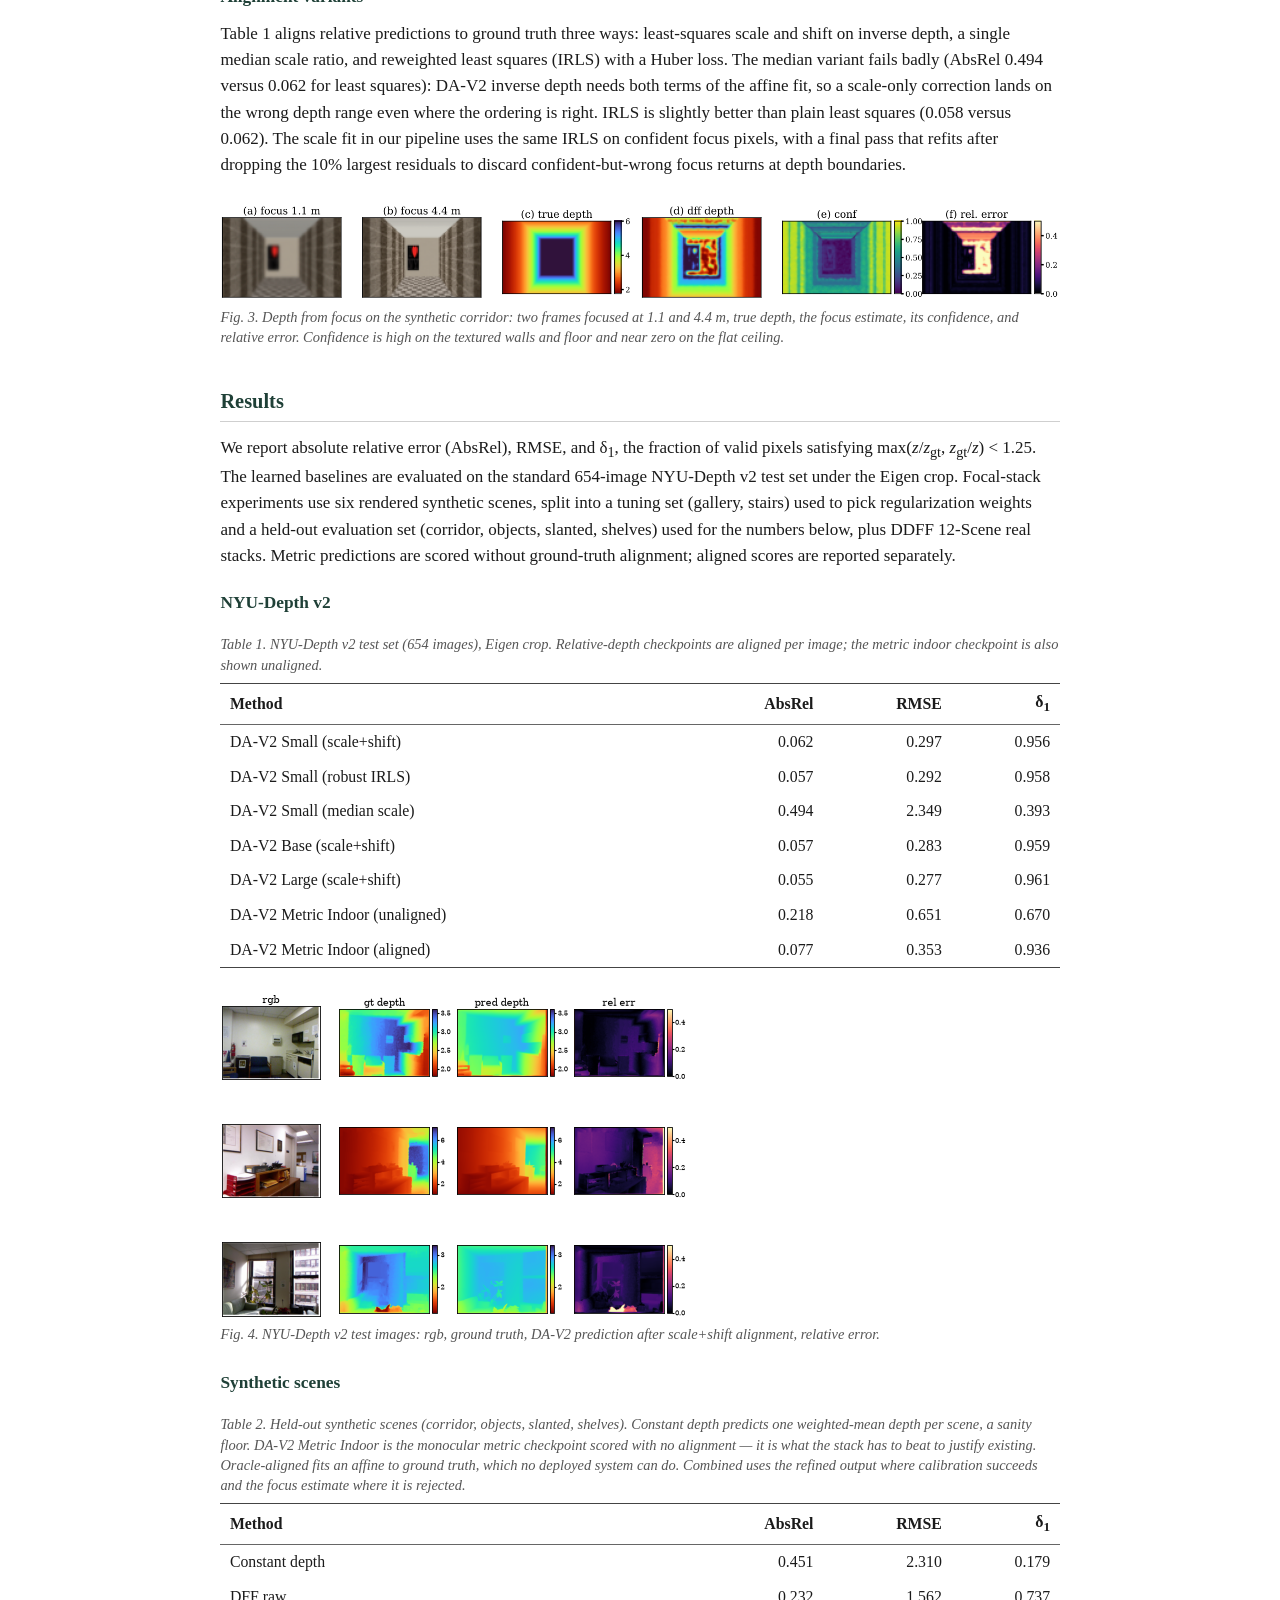
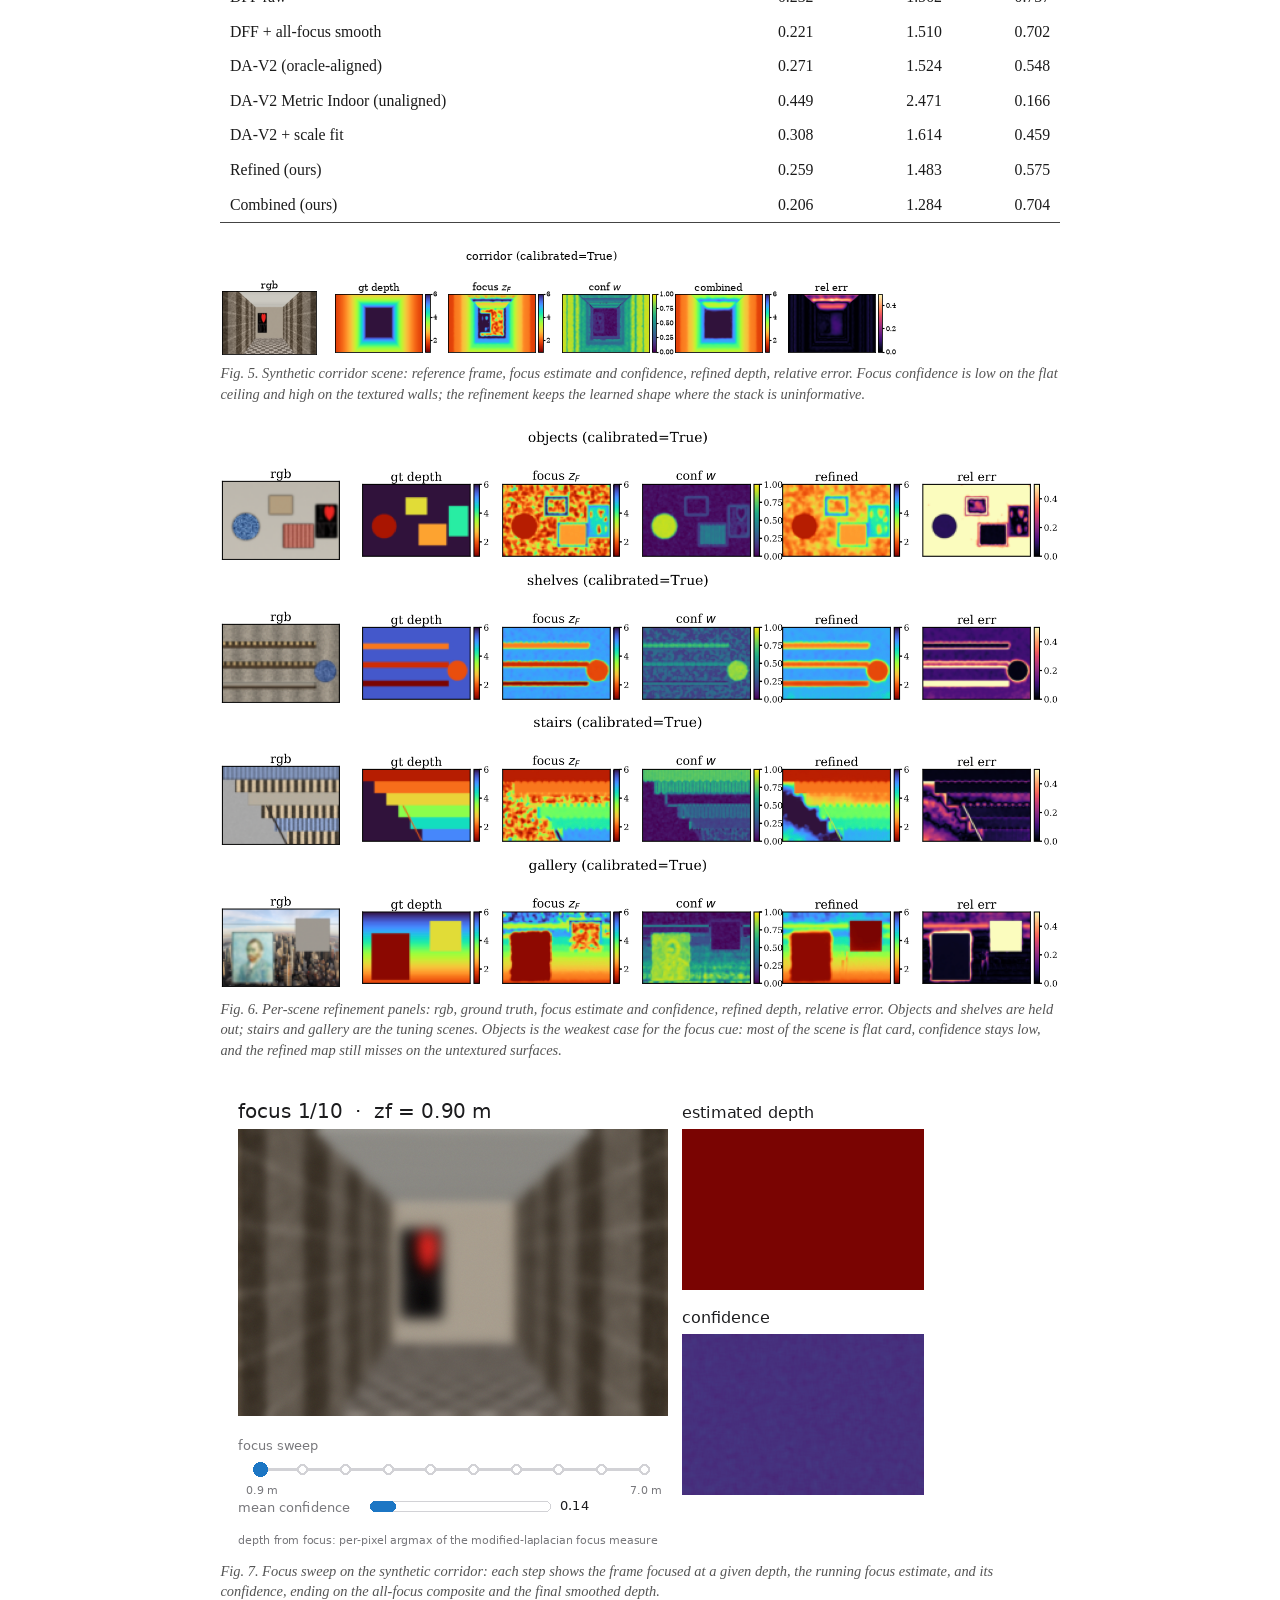
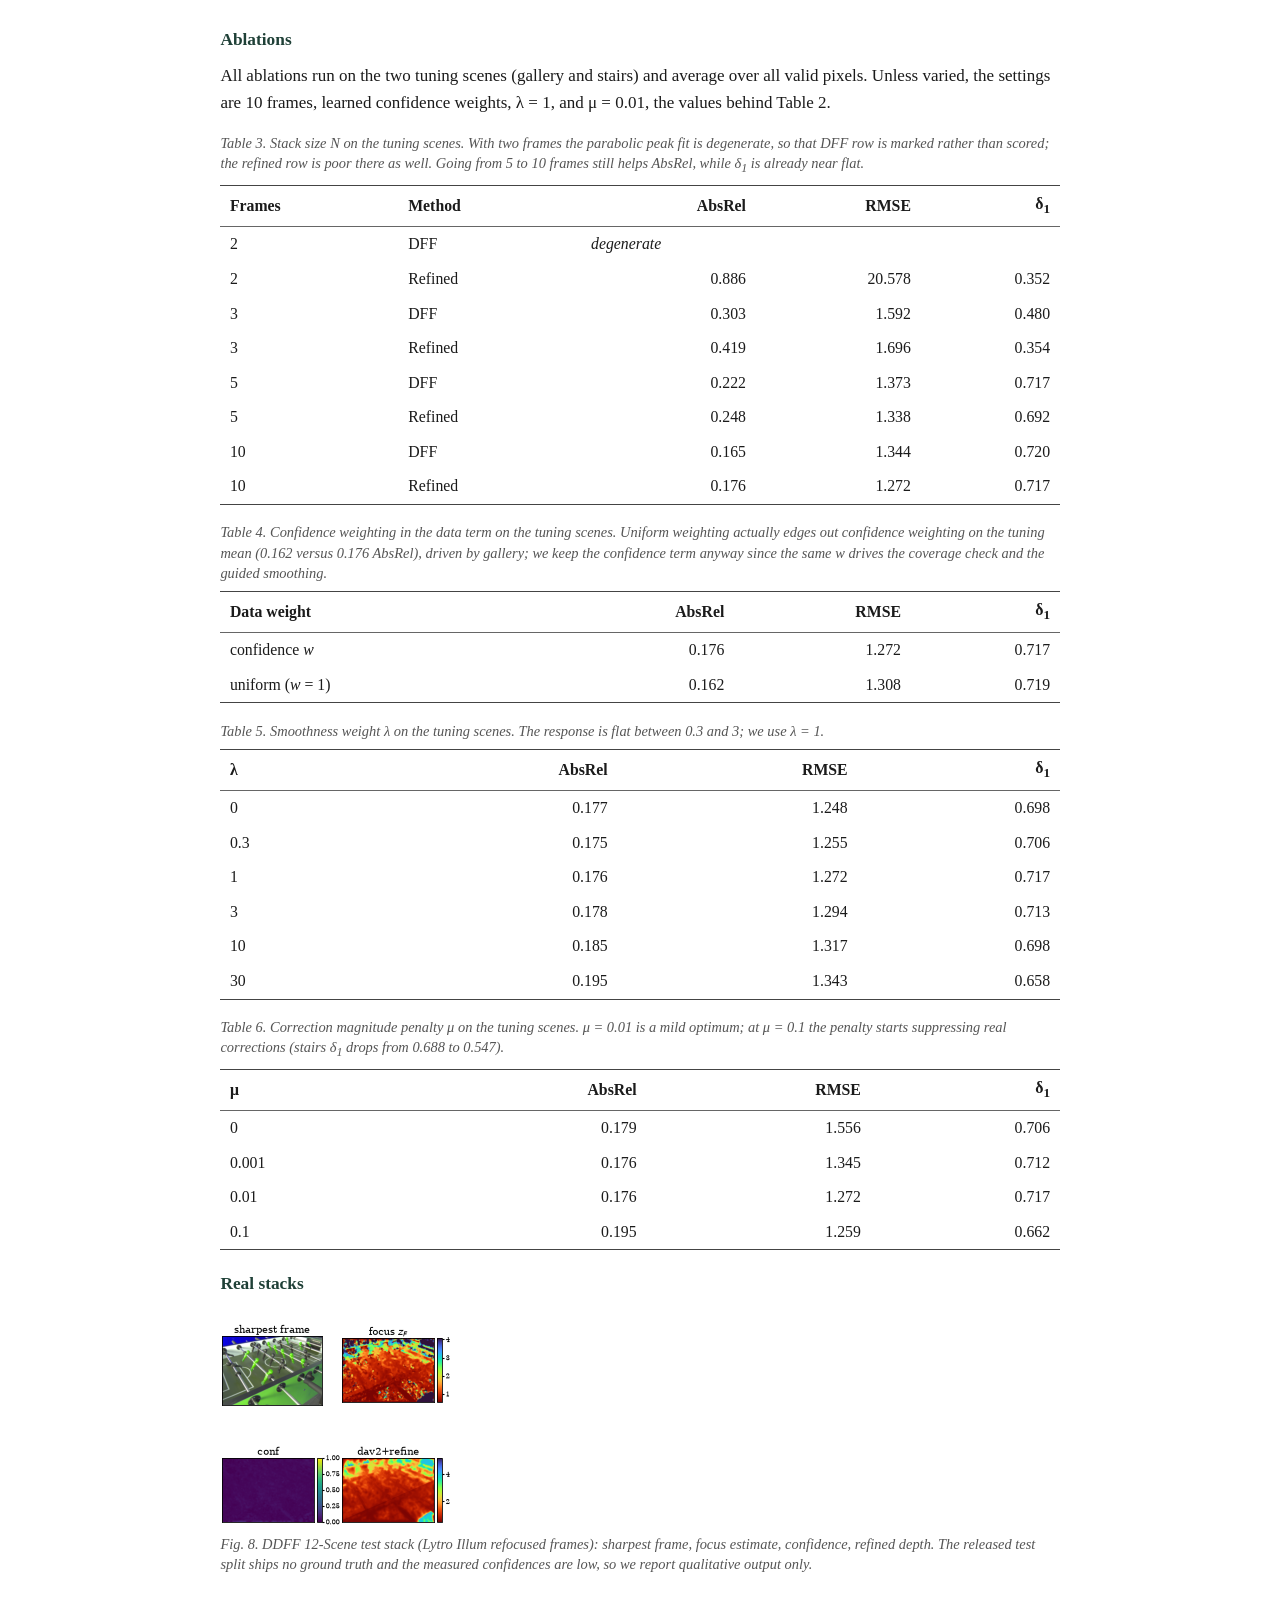
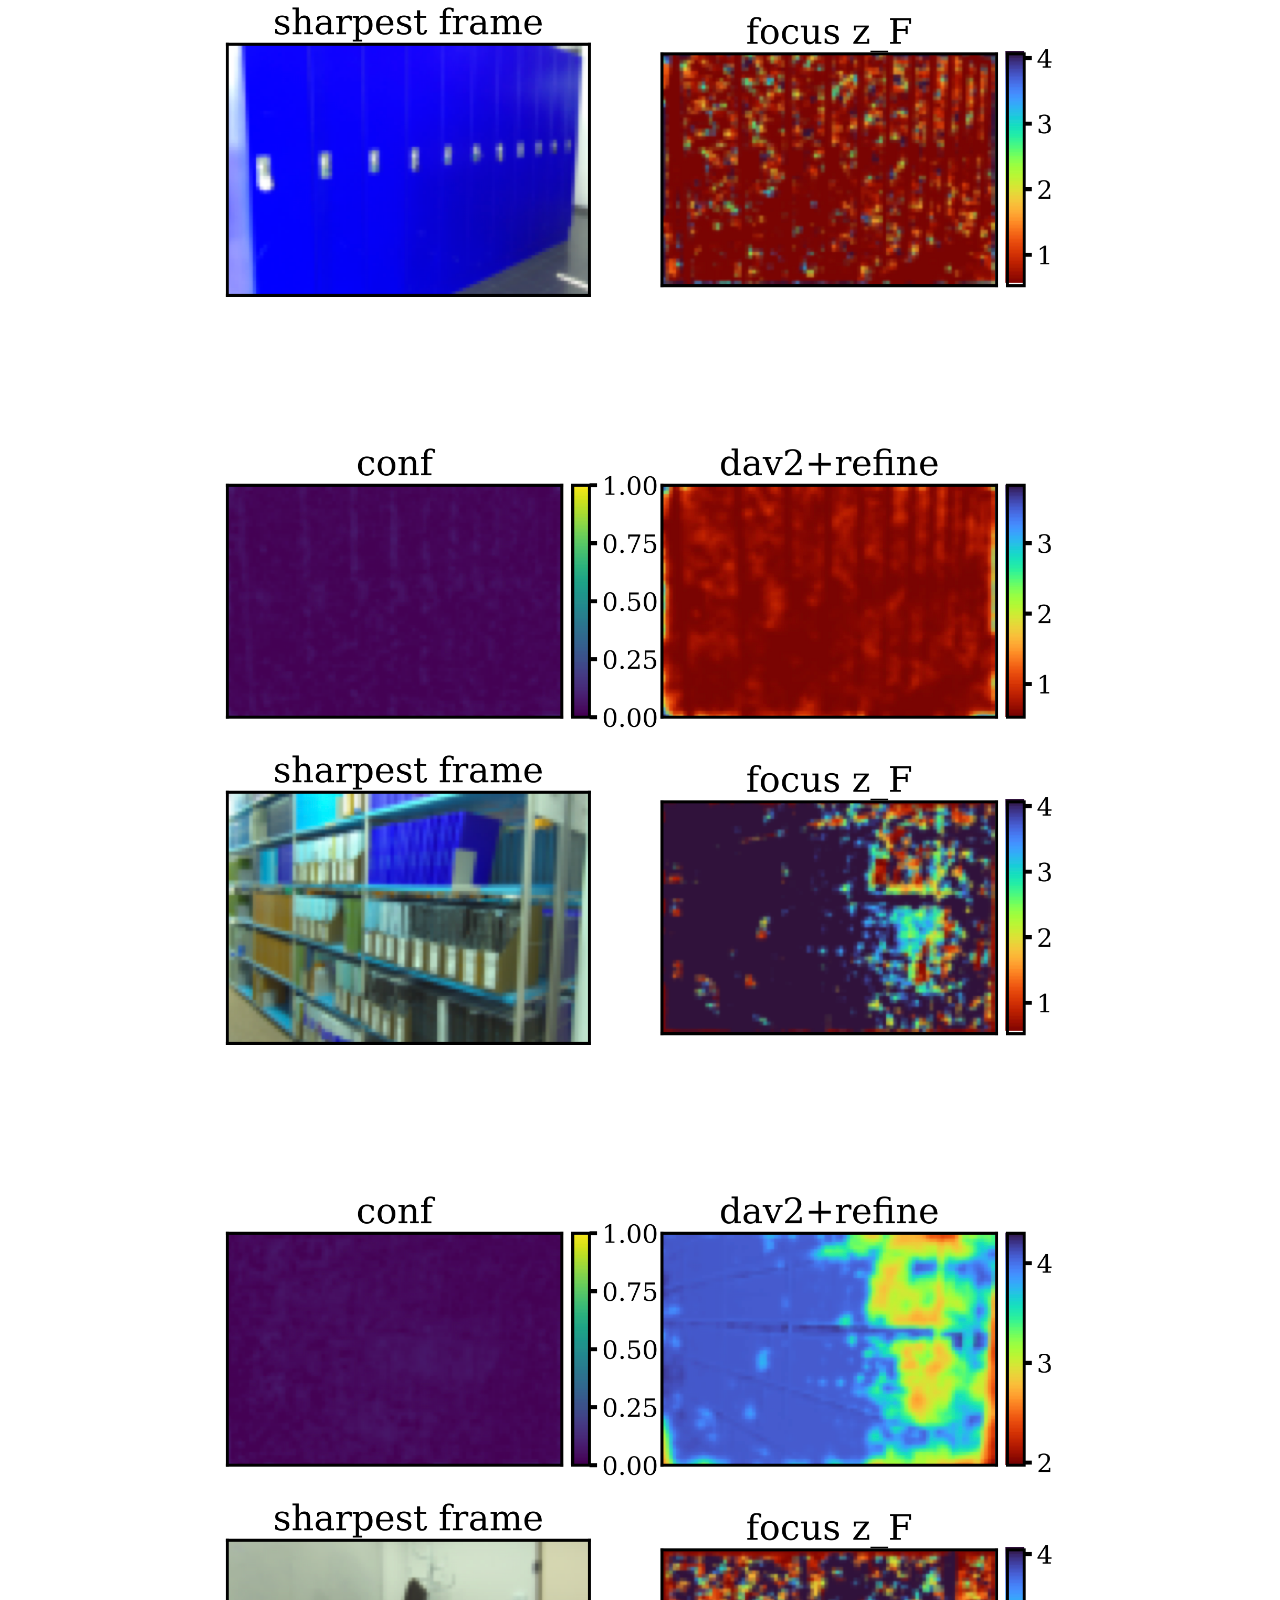
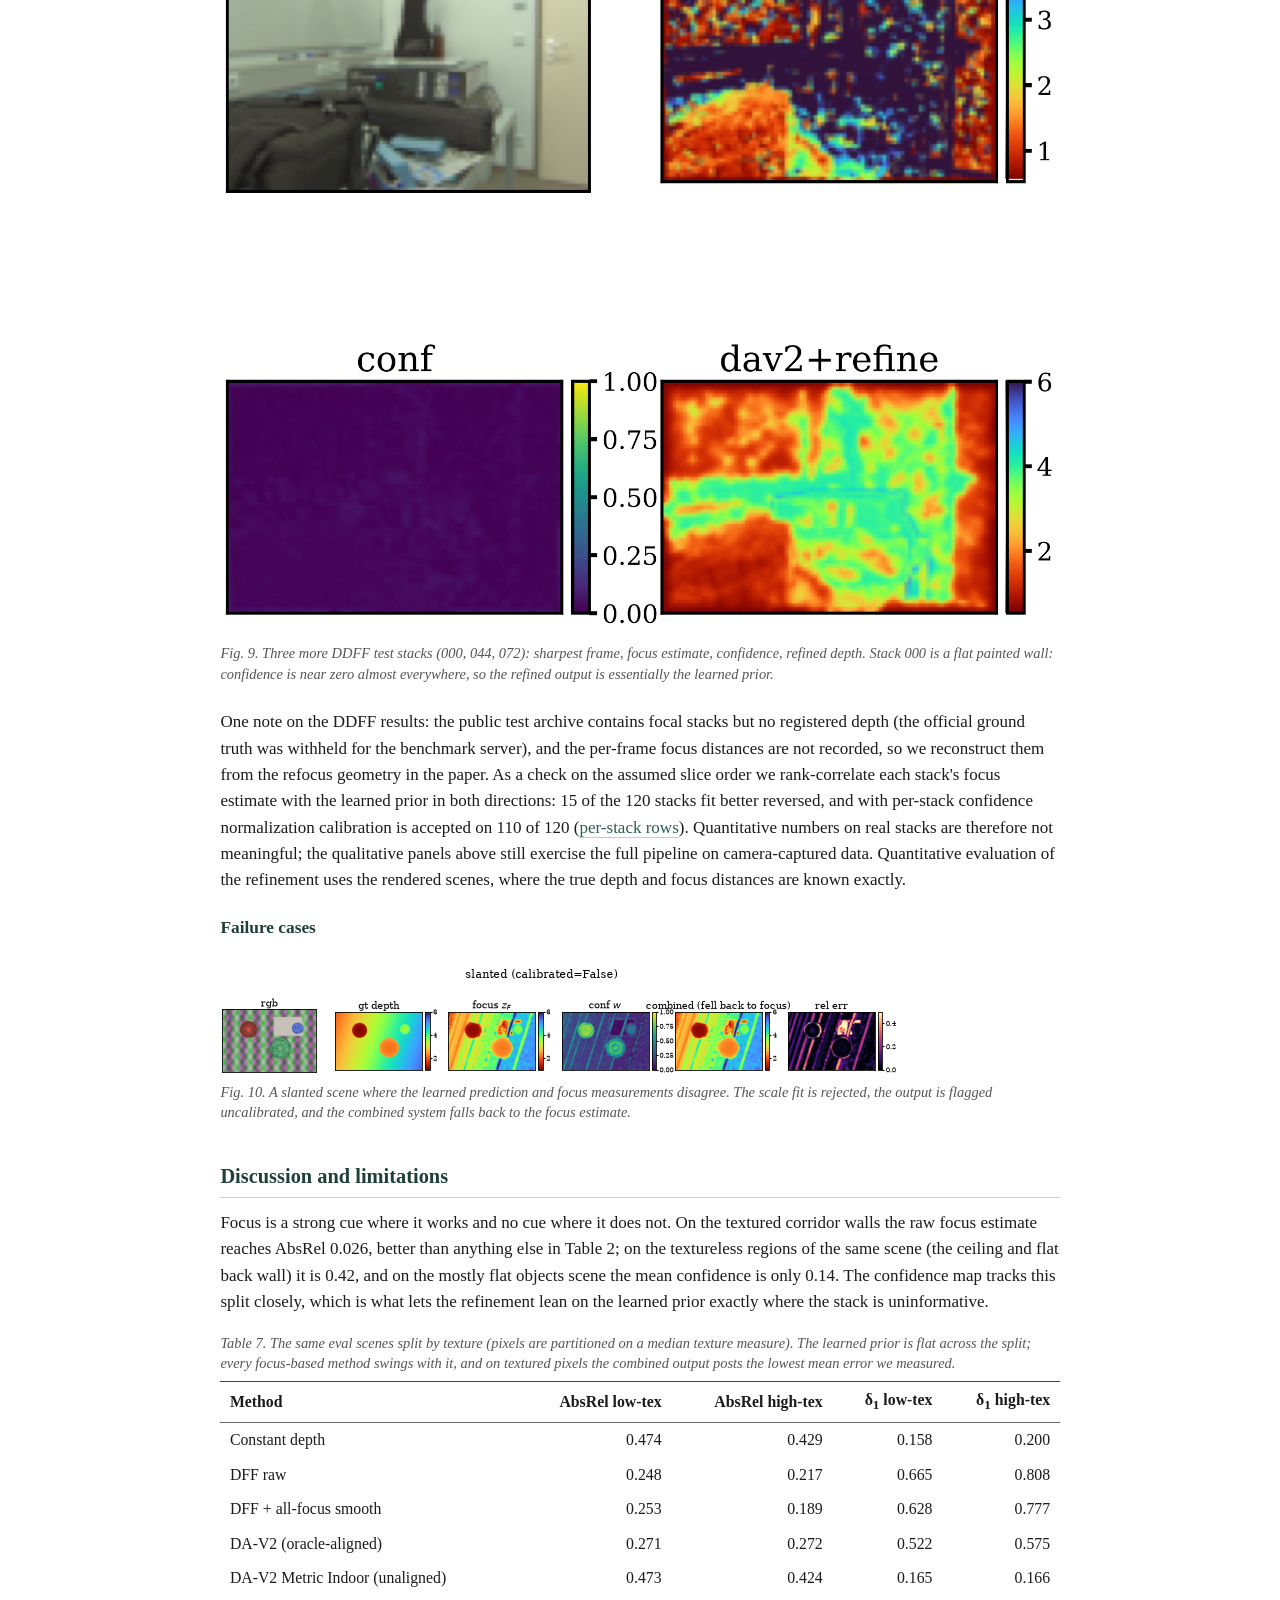
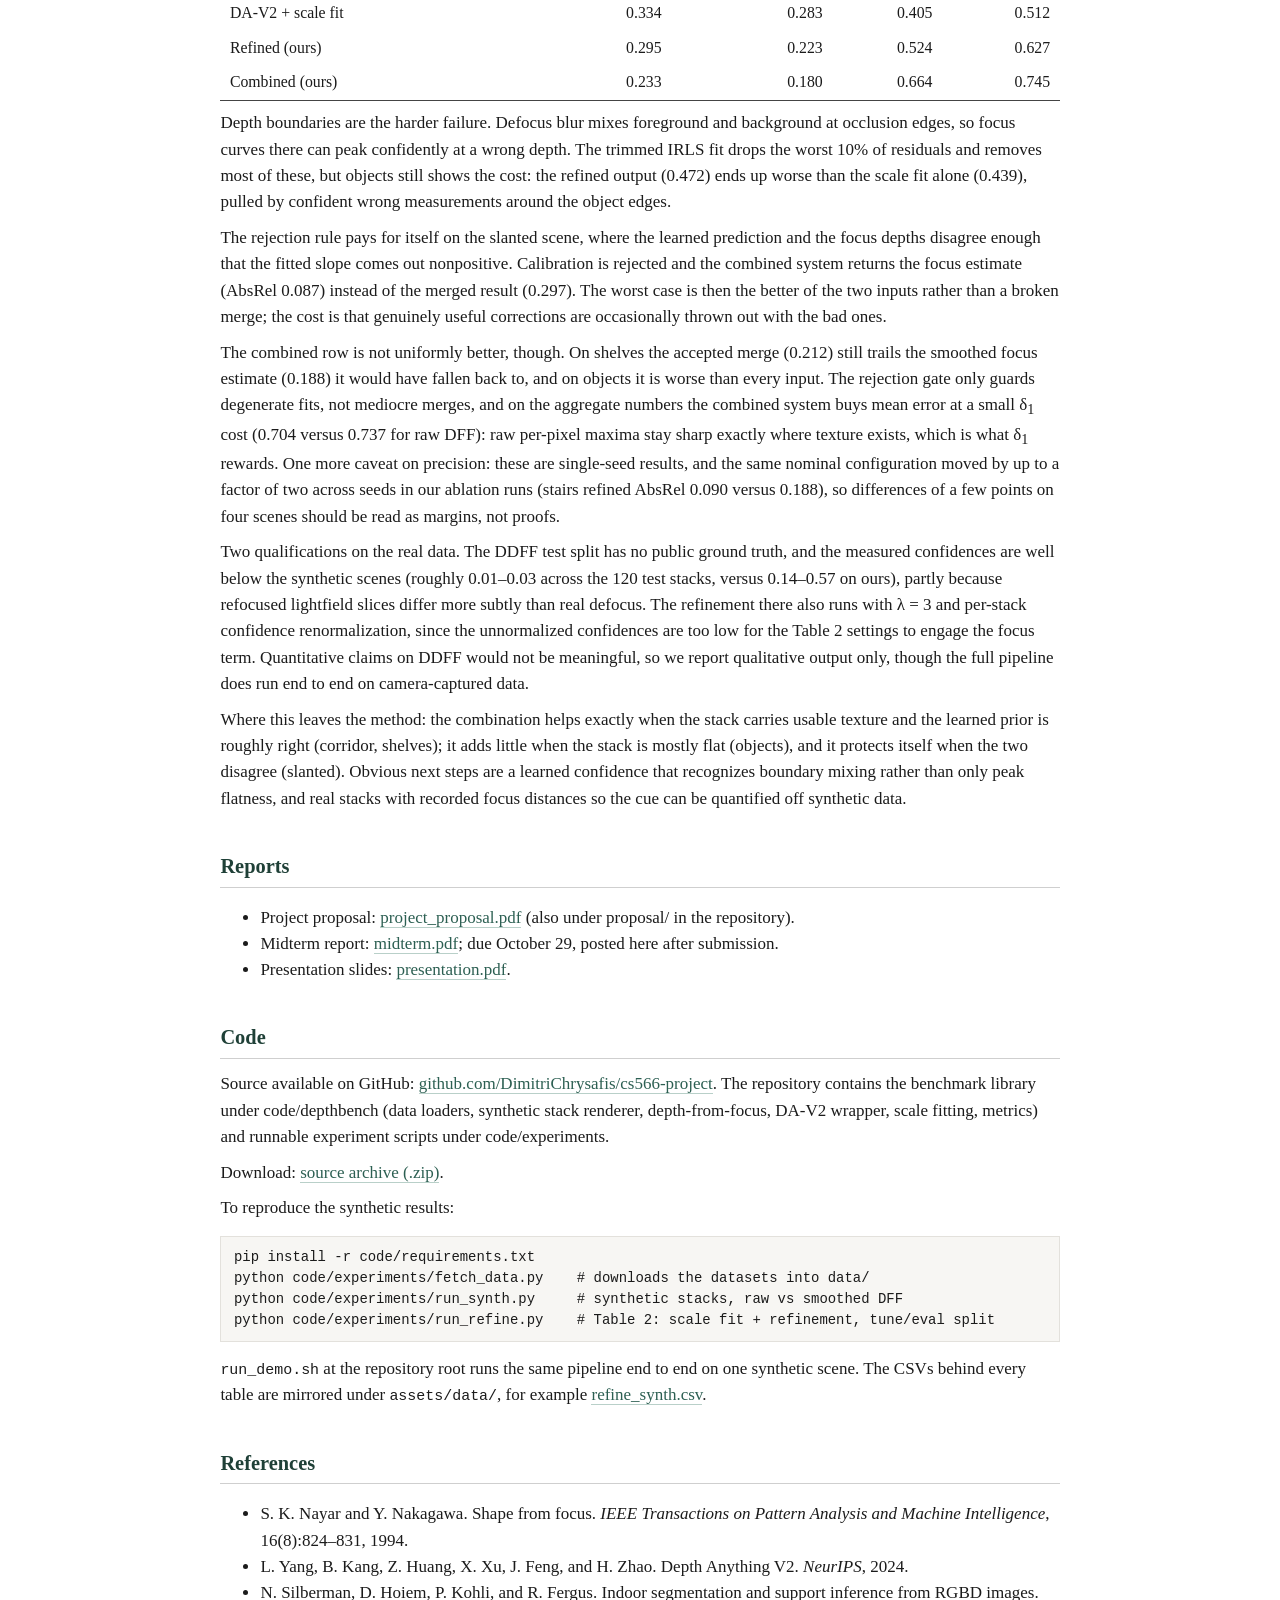
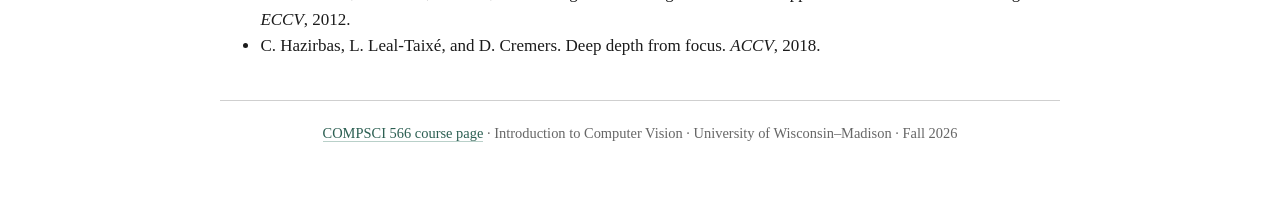
==== commit be1d8553: "site: honest claims, control baselines, texture table fix, ddff stats" ====
--- a/index.html
+++ b/index.html
@@ -55,7 +55,7 @@
 <figcaption>Fig. 1. Proposed combination of learned relative depth and focus measurements.</figcaption>
 </figure>
 
-<p>In short: DA-V2 Large aligns to &delta;<sub>1</sub> = 0.961 on NYU-Depth v2 (Table 1), and on the held-out synthetic scenes the combined system reaches AbsRel 0.206 against 0.233 for the focus baseline alone, falling back to the focus estimate whenever scale calibration is rejected (Table 2).</p>
+<p>In short: DA-V2 Large aligns to &delta;<sub>1</sub> = 0.961 on NYU-Depth v2 (Table 1), and on the held-out synthetic scenes the combined system reaches AbsRel 0.206 against 0.232 for the focus baseline alone, falling back to the focus estimate whenever scale calibration is rejected (Table 2).</p>
 
 <h2>Motivation</h2>
 <p>A single RGB image does not determine metric scale: a small nearby object and a large distant one can produce identical projections, so appearance fixes depth only up to an unknown scale and shift. Benchmark numbers like those in Table 1 hide this, because every prediction is aligned to ground truth before scoring; a deployed system does not get that alignment.</p>
@@ -69,7 +69,7 @@
 <h2>Methods</h2>
 
 <h3>Learned baseline</h3>
-<p>The reference image is passed through Depth Anything V2 (ViT-S) using the published weights, without retraining. The model produces a relative inverse-depth map <i>d&#770;</i>(<b>x</b>) that captures scene structure but not absolute scale.</p>
+<p>The sharpest frame of the stack, chosen by a global focus measure over all frames, serves as the reference image. It is passed through Depth Anything V2 (ViT-S) using the published weights, without retraining. The model produces a relative inverse-depth map <i>d&#770;</i>(<b>x</b>) that captures scene structure but not absolute scale.</p>
 
 <h3>Depth from focus</h3>
 <p>A focal stack is captured from a fixed viewpoint at calibrated focus settings. At each pixel we measure sharpness across the stack with the modified Laplacian (Nayar and Nakagawa, 1994) and interpolate parabolically around the peak setting, giving a focus depth <i>z</i><sub><i>F</i></sub>(<b>x</b>). Flat or ambiguous focus curves receive low confidence <i>w</i>(<b>x</b>) &isin; [0, 1]; this occurs mainly on textureless surfaces and near depth boundaries. The sharpest pixels across the stack are fused into an all-focus image, which guides a confidence-weighted normalized-convolution smoothing of the raw estimate in inverse-depth space.</p>
@@ -78,7 +78,7 @@
 <p>Confident focus measurements constrain an affine transformation of the predicted inverse depth plus a local correction <i>r</i>:</p>
 <p class="eq"><i>q</i>(<b>x</b>) = <i>s</i>&thinsp;<i>d&#770;</i>(<b>x</b>) + <i>t</i> + <i>r</i>(<b>x</b>),&emsp;<i>z</i>(<b>x</b>) = <i>q</i>(<b>x</b>)<sup>&minus;1</sup></p>
 <p class="eq">min<sub><i>s</i>,<i>t</i>,<i>r</i></sub>&thinsp;&sum;<sub><b>x</b></sub> <i>w</i>(<b>x</b>)&thinsp;&rho;(<i>q</i>(<b>x</b>) &minus; <i>z</i><sub><i>F</i></sub>(<b>x</b>)<sup>&minus;1</sup>) + &lambda;&thinsp;&sum;<sub><b>x</b></sub> ||&nabla;<i>r</i>(<b>x</b>)||<sup>2</sup> + &mu;&thinsp;&sum;<sub><b>x</b></sub> <i>r</i>(<b>x</b>)<sup>2</sup>,&emsp;<i>q</i>(<b>x</b>) &ge; &epsilon; &gt; 0</p>
-<p>Global scale (<i>s</i>, <i>t</i>) is fit first with <i>r</i> = 0, then local corrections are allowed. The Huber loss &rho; limits the influence of unreliable focus measurements; the penalties on &nabla;<i>r</i> and <i>r</i> discourage abrupt or large changes where focus evidence is weak. If the learned prediction disagrees with the focus measurements (nonpositive fitted slope, or extreme residuals), calibration is rejected and the combined system output falls back to the focus estimate, so the method never does worse than either of its components.</p>
+<p>Global scale (<i>s</i>, <i>t</i>) is fit first with <i>r</i> = 0, then local corrections are allowed. The Huber loss &rho; limits the influence of unreliable focus measurements; the penalties on &nabla;<i>r</i> and <i>r</i> discourage abrupt or large changes where focus evidence is weak. If the learned prediction disagrees with the focus measurements (nonpositive fitted slope, or too few confident pixels to support the fit), calibration is rejected and the combined system output falls back to the focus estimate, so a degenerate fit cannot make the output worse than the focus estimate alone.</p>
 
 <h2>Implementation details</h2>
 
@@ -110,11 +110,11 @@
 <tbody>
 <!--RESULTS:NYU-->
 <tr><td>DA-V2 Small (scale+shift)</td><td class="num">0.062</td><td class="num">0.297</td><td class="num">0.956</td></tr>
-<tr><td>DA-V2 Small (robust IRLS)</td><td class="num">0.058</td><td class="num">0.292</td><td class="num">0.958</td></tr>
+<tr><td>DA-V2 Small (robust IRLS)</td><td class="num">0.057</td><td class="num">0.292</td><td class="num">0.958</td></tr>
 <tr><td>DA-V2 Small (median scale)</td><td class="num">0.494</td><td class="num">2.349</td><td class="num">0.393</td></tr>
 <tr><td>DA-V2 Base (scale+shift)</td><td class="num">0.057</td><td class="num">0.283</td><td class="num">0.959</td></tr>
 <tr><td>DA-V2 Large (scale+shift)</td><td class="num">0.055</td><td class="num">0.277</td><td class="num">0.961</td></tr>
-<tr><td>DA-V2 Metric Indoor (unaligned)</td><td class="num">0.218</td><td class="num">0.650</td><td class="num">0.670</td></tr>
+<tr><td>DA-V2 Metric Indoor (unaligned)</td><td class="num">0.218</td><td class="num">0.651</td><td class="num">0.670</td></tr>
 <tr><td>DA-V2 Metric Indoor (aligned)</td><td class="num">0.077</td><td class="num">0.353</td><td class="num">0.936</td></tr>
 <!--/RESULTS:NYU-->
 </tbody>
@@ -126,14 +126,16 @@
 </figure>
 
 <h3>Synthetic scenes</h3>
-<p class="tabcap">Table 2. Held-out synthetic scenes (corridor, objects, slanted, shelves). <i>Combined</i> uses the refined output where calibration succeeds and the focus estimate where it is rejected.</p>
+<p class="tabcap">Table 2. Held-out synthetic scenes (corridor, objects, slanted, shelves). <i>Constant depth</i> predicts one weighted-mean depth per scene, a sanity floor. <i>DA-V2 Metric Indoor</i> is the monocular metric checkpoint scored with no alignment — it is what the stack has to beat to justify existing. <i>Oracle-aligned</i> fits an affine to ground truth, which no deployed system can do. <i>Combined</i> uses the refined output where calibration succeeds and the focus estimate where it is rejected.</p>
 <table>
 <thead><tr><th>Method</th><th class="num">AbsRel</th><th class="num">RMSE</th><th class="num">&delta;<sub>1</sub></th></tr></thead>
 <tbody>
 <!--RESULTS:SYNTH-->
-<tr><td>DFF raw</td><td class="num">0.233</td><td class="num">1.552</td><td class="num">0.732</td></tr>
+<tr><td>Constant depth</td><td class="num">0.451</td><td class="num">2.310</td><td class="num">0.179</td></tr>
+<tr><td>DFF raw</td><td class="num">0.232</td><td class="num">1.562</td><td class="num">0.737</td></tr>
 <tr><td>DFF + all-focus smooth</td><td class="num">0.221</td><td class="num">1.510</td><td class="num">0.702</td></tr>
-<tr><td>Aligned DA-V2</td><td class="num">0.271</td><td class="num">1.524</td><td class="num">0.548</td></tr>
+<tr><td>DA-V2 (oracle-aligned)</td><td class="num">0.271</td><td class="num">1.524</td><td class="num">0.548</td></tr>
+<tr><td>DA-V2 Metric Indoor (unaligned)</td><td class="num">0.449</td><td class="num">2.471</td><td class="num">0.166</td></tr>
 <tr><td>DA-V2 + scale fit</td><td class="num">0.308</td><td class="num">1.614</td><td class="num">0.459</td></tr>
 <tr><td>Refined (ours)</td><td class="num">0.259</td><td class="num">1.483</td><td class="num">0.575</td></tr>
 <tr><td>Combined (ours)</td><td class="num">0.206</td><td class="num">1.284</td><td class="num">0.704</td></tr>
@@ -168,8 +170,8 @@
 <tbody>
 <!--RESULTS:ABL_STACKSIZE-->
 <tr><td>2</td><td>DFF</td><td colspan="3"><i>degenerate</i></td></tr>
-<tr><td>2</td><td>Refined</td><td class="num">0.647</td><td class="num">3.070</td><td class="num">0.116</td></tr>
-<tr><td>3</td><td>DFF</td><td class="num">32.083</td><td class="num">250.882</td><td class="num">0.451</td></tr>
+<tr><td>2</td><td>Refined</td><td class="num">0.886</td><td class="num">20.578</td><td class="num">0.352</td></tr>
+<tr><td>3</td><td>DFF</td><td class="num">0.303</td><td class="num">1.592</td><td class="num">0.480</td></tr>
 <tr><td>3</td><td>Refined</td><td class="num">0.419</td><td class="num">1.696</td><td class="num">0.354</td></tr>
 <tr><td>5</td><td>DFF</td><td class="num">0.222</td><td class="num">1.373</td><td class="num">0.717</td></tr>
 <tr><td>5</td><td>Refined</td><td class="num">0.248</td><td class="num">1.338</td><td class="num">0.692</td></tr>
@@ -179,7 +181,7 @@
 </tbody>
 </table>
 
-<p class="tabcap">Table 4. Confidence weighting in the data term on the tuning scenes. Uniform weights are a little better on gallery and a little worse on stairs; the means are nearly tied.</p>
+<p class="tabcap">Table 4. Confidence weighting in the data term on the tuning scenes. Uniform weighting actually edges out confidence weighting on the tuning mean (0.162 versus 0.176 AbsRel), driven by gallery; we keep the confidence term anyway since the same <i>w</i> drives the coverage check and the guided smoothing.</p>
 <table>
 <thead><tr><th>Data weight</th><th class="num">AbsRel</th><th class="num">RMSE</th><th class="num">&delta;<sub>1</sub></th></tr></thead>
 <tbody>
@@ -231,7 +233,7 @@
 <figcaption>Fig. 9. Three more DDFF test stacks (000, 044, 072): sharpest frame, focus estimate, confidence, refined depth. Stack 000 is a flat painted wall: confidence is near zero almost everywhere, so the refined output is essentially the learned prior.</figcaption>
 </figure>
 
-<p>One note on the DDFF results: the public test archive contains focal stacks but no registered depth (the official ground truth was withheld for the benchmark server), and the per-frame focus distances are not recorded, so we reconstruct them from the refocus geometry in the paper. Quantitative numbers on real stacks are therefore not meaningful; the qualitative panels above still exercise the full pipeline on camera-captured data. Quantitative evaluation of the refinement uses the rendered scenes, where the true depth and focus distances are known exactly.</p>
+<p>One note on the DDFF results: the public test archive contains focal stacks but no registered depth (the official ground truth was withheld for the benchmark server), and the per-frame focus distances are not recorded, so we reconstruct them from the refocus geometry in the paper. As a check on the assumed slice order we rank-correlate each stack's focus estimate with the learned prior in both directions: 15 of the 120 stacks fit better reversed, and with per-stack confidence normalization calibration is accepted on 110 of 120 (<a href="assets/data/ddff_refine.csv">per-stack rows</a>). Quantitative numbers on real stacks are therefore not meaningful; the qualitative panels above still exercise the full pipeline on camera-captured data. Quantitative evaluation of the refinement uses the rendered scenes, where the true depth and focus distances are known exactly.</p>
 
 <h3>Failure cases</h3>
 <figure>
@@ -240,10 +242,27 @@
 </figure>
 
 <h2>Discussion and limitations</h2>
-<p>Focus is a strong cue where it works and no cue where it does not. On the textured corridor walls the raw focus estimate reaches AbsRel 0.026, better than anything else in Table 2; on the textureless ceiling of the same scene it is 0.42, and on the mostly flat objects scene the mean confidence is only 0.14. The confidence map tracks this split closely, which is what lets the refinement lean on the learned prior exactly where the stack is uninformative.</p>
+<p>Focus is a strong cue where it works and no cue where it does not. On the textured corridor walls the raw focus estimate reaches AbsRel 0.026, better than anything else in Table 2; on the textureless regions of the same scene (the ceiling and flat back wall) it is 0.42, and on the mostly flat objects scene the mean confidence is only 0.14. The confidence map tracks this split closely, which is what lets the refinement lean on the learned prior exactly where the stack is uninformative.</p>
+<p class="tabcap">Table 7. The same eval scenes split by texture (pixels are partitioned on a median texture measure). The learned prior is flat across the split; every focus-based method swings with it, and on textured pixels the combined output posts the lowest mean error we measured.</p>
+<table>
+<thead><tr><th>Method</th><th class="num">AbsRel low-tex</th><th class="num">AbsRel high-tex</th><th class="num">&delta;<sub>1</sub> low-tex</th><th class="num">&delta;<sub>1</sub> high-tex</th></tr></thead>
+<tbody>
+<!--RESULTS:TEXTURE-->
+<tr><td>Constant depth</td><td class="num">0.474</td><td class="num">0.429</td><td class="num">0.158</td><td class="num">0.200</td></tr>
+<tr><td>DFF raw</td><td class="num">0.248</td><td class="num">0.217</td><td class="num">0.665</td><td class="num">0.808</td></tr>
+<tr><td>DFF + all-focus smooth</td><td class="num">0.253</td><td class="num">0.189</td><td class="num">0.628</td><td class="num">0.777</td></tr>
+<tr><td>DA-V2 (oracle-aligned)</td><td class="num">0.271</td><td class="num">0.272</td><td class="num">0.522</td><td class="num">0.575</td></tr>
+<tr><td>DA-V2 Metric Indoor (unaligned)</td><td class="num">0.473</td><td class="num">0.424</td><td class="num">0.165</td><td class="num">0.166</td></tr>
+<tr><td>DA-V2 + scale fit</td><td class="num">0.334</td><td class="num">0.283</td><td class="num">0.405</td><td class="num">0.512</td></tr>
+<tr><td>Refined (ours)</td><td class="num">0.295</td><td class="num">0.223</td><td class="num">0.524</td><td class="num">0.627</td></tr>
+<tr><td>Combined (ours)</td><td class="num">0.233</td><td class="num">0.180</td><td class="num">0.664</td><td class="num">0.745</td></tr>
+<!--/RESULTS:TEXTURE-->
+</tbody>
+</table>
 <p>Depth boundaries are the harder failure. Defocus blur mixes foreground and background at occlusion edges, so focus curves there can peak confidently at a wrong depth. The trimmed IRLS fit drops the worst 10% of residuals and removes most of these, but objects still shows the cost: the refined output (0.472) ends up worse than the scale fit alone (0.439), pulled by confident wrong measurements around the object edges.</p>
 <p>The rejection rule pays for itself on the slanted scene, where the learned prediction and the focus depths disagree enough that the fitted slope comes out nonpositive. Calibration is rejected and the combined system returns the focus estimate (AbsRel 0.087) instead of the merged result (0.297). The worst case is then the better of the two inputs rather than a broken merge; the cost is that genuinely useful corrections are occasionally thrown out with the bad ones.</p>
-<p>Two qualifications on the real data. The DDFF test split has no public ground truth, and the measured confidences are an order of magnitude below the synthetic scenes (roughly 0.03&ndash;0.05 across the 120 test stacks, versus 0.14&ndash;0.57 on ours), partly because refocused lightfield slices differ more subtly than real defocus. Quantitative claims on DDFF would not be meaningful, so we report qualitative output only, though the full pipeline does run end to end on camera-captured data.</p>
+<p>The combined row is not uniformly better, though. On shelves the accepted merge (0.212) still trails the smoothed focus estimate (0.188) it would have fallen back to, and on objects it is worse than every input. The rejection gate only guards degenerate fits, not mediocre merges, and on the aggregate numbers the combined system buys mean error at a small &delta;<sub>1</sub> cost (0.704 versus 0.737 for raw DFF): raw per-pixel maxima stay sharp exactly where texture exists, which is what &delta;<sub>1</sub> rewards. One more caveat on precision: these are single-seed results, and the same nominal configuration moved by up to a factor of two across seeds in our ablation runs (stairs refined AbsRel 0.090 versus 0.188), so differences of a few points on four scenes should be read as margins, not proofs.</p>
+<p>Two qualifications on the real data. The DDFF test split has no public ground truth, and the measured confidences are well below the synthetic scenes (roughly 0.01&ndash;0.03 across the 120 test stacks, versus 0.14&ndash;0.57 on ours), partly because refocused lightfield slices differ more subtly than real defocus. The refinement there also runs with &lambda; = 3 and per-stack confidence renormalization, since the unnormalized confidences are too low for the Table 2 settings to engage the focus term. Quantitative claims on DDFF would not be meaningful, so we report qualitative output only, though the full pipeline does run end to end on camera-captured data.</p>
 <p>Where this leaves the method: the combination helps exactly when the stack carries usable texture and the learned prior is roughly right (corridor, shelves); it adds little when the stack is mostly flat (objects), and it protects itself when the two disagree (slanted). Obvious next steps are a learned confidence that recognizes boundary mixing rather than only peak flatness, and real stacks with recorded focus distances so the cue can be quantified off synthetic data.</p>
 
 <h2>Reports</h2>
